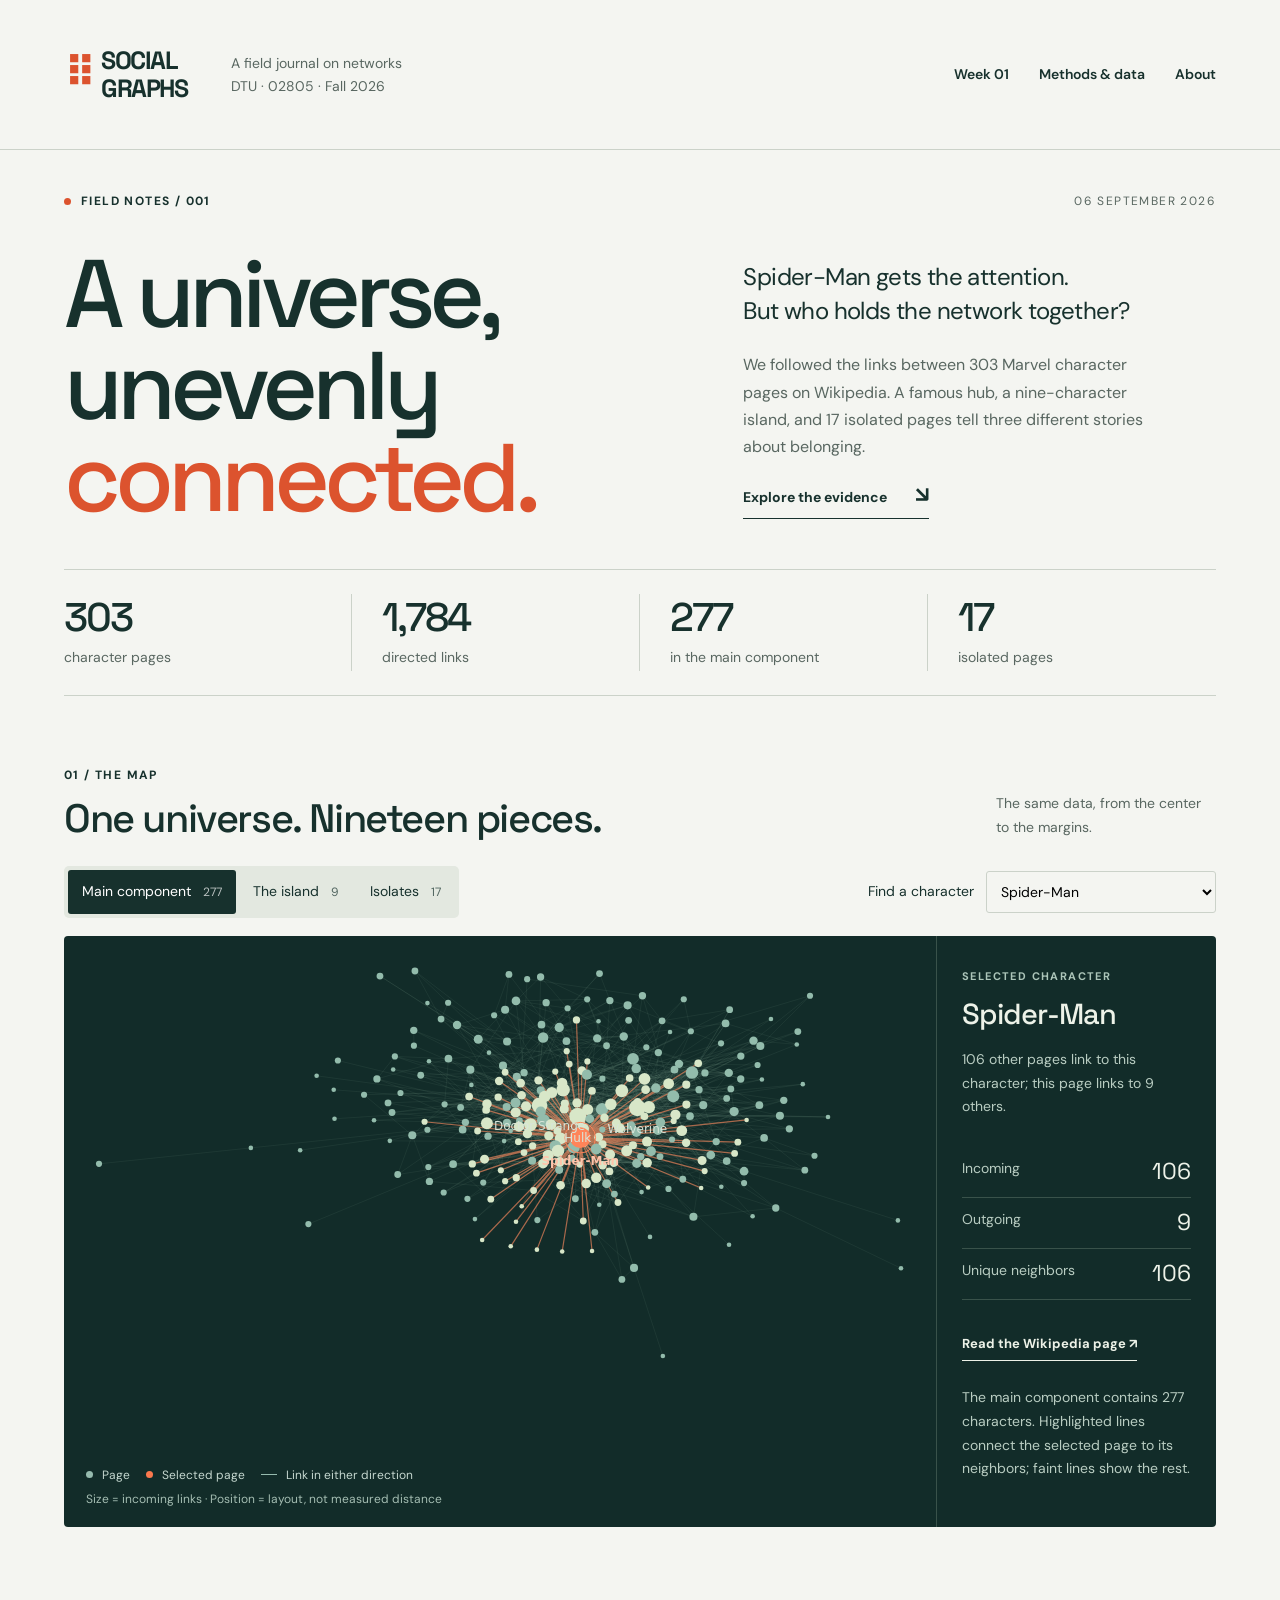
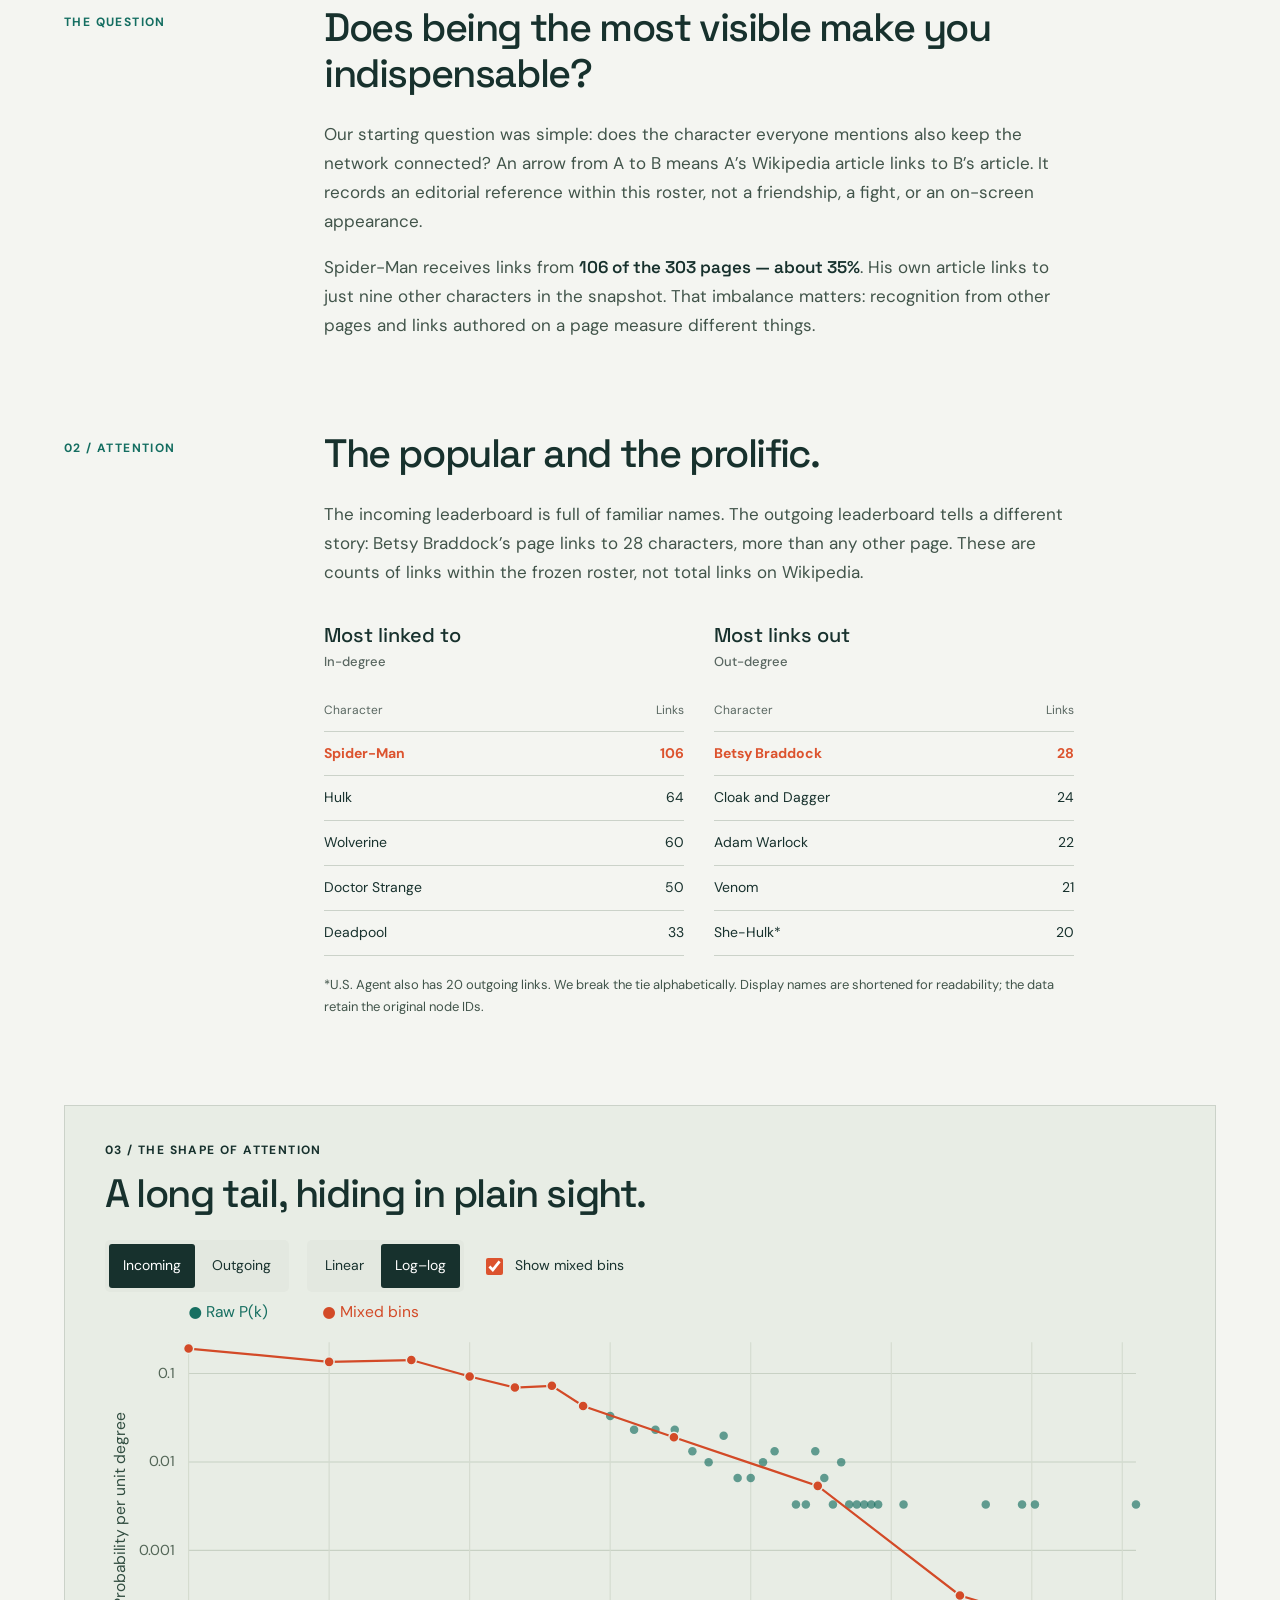
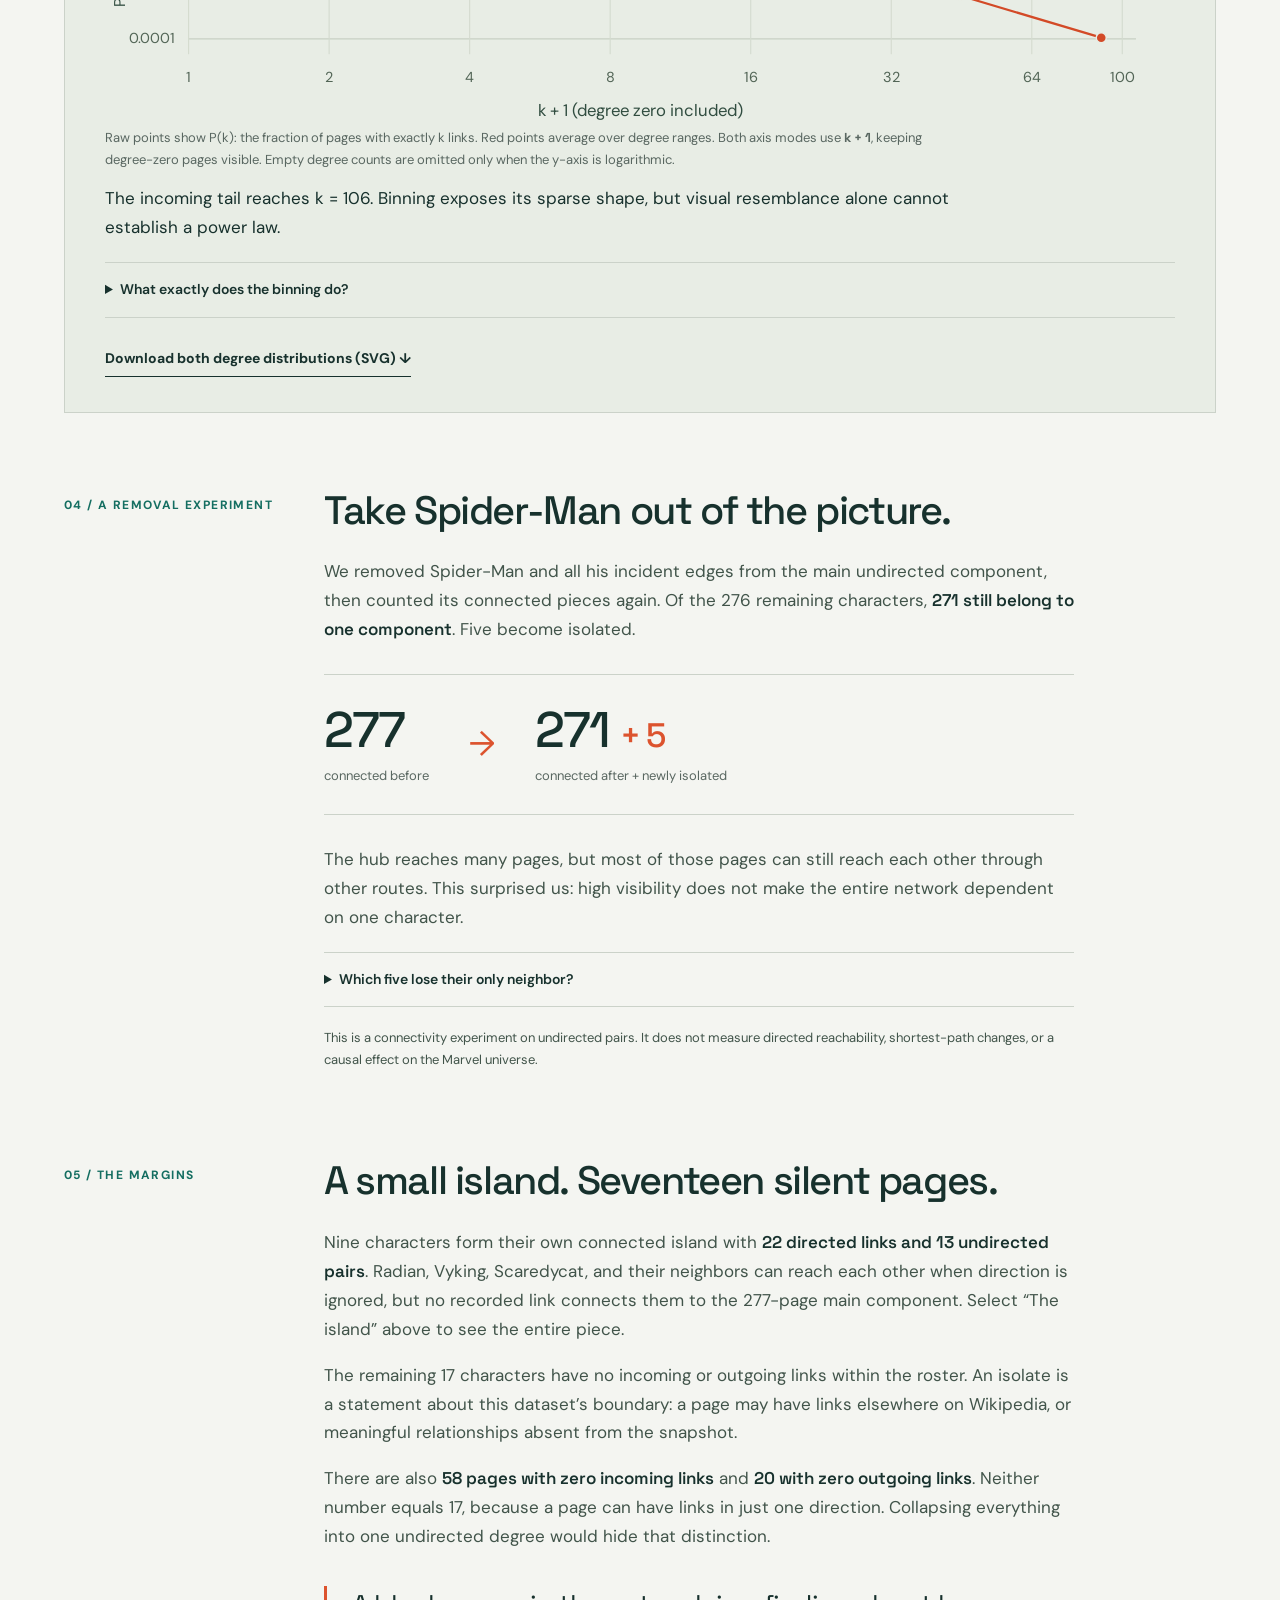
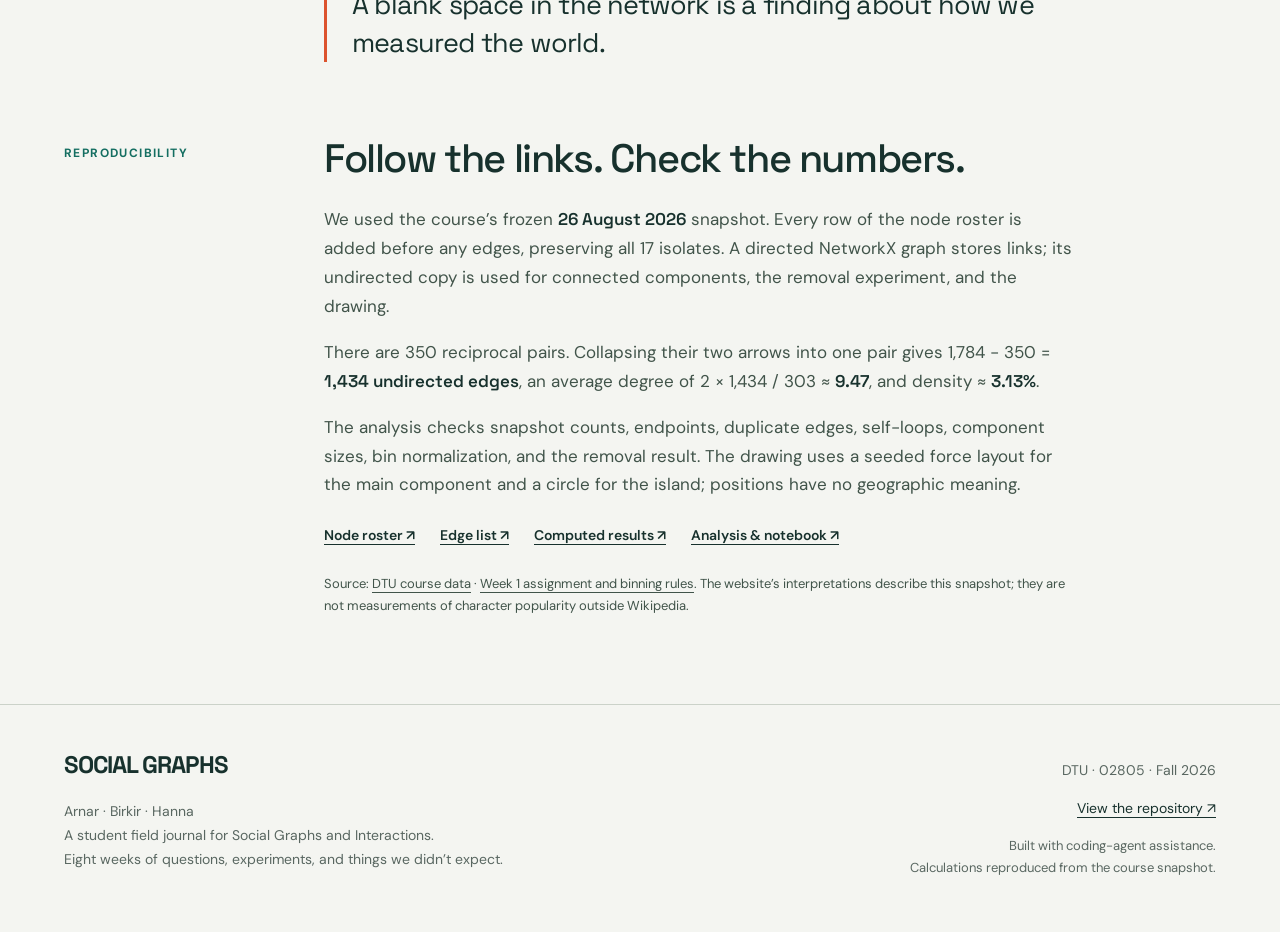
==== site/index.html @ c78d0cb7 "first week" ====
<!doctype html>
<html lang="en">
<head>
  <meta charset="utf-8">
  <meta name="viewport" content="width=device-width,initial-scale=1">
  <meta name="theme-color" content="#122c29">
  <meta name="description" content="A student field journal on networks. Week 1: what 303 Marvel Wikipedia pages reveal about visibility, hubs, and disconnected islands.">
  <title>Social Graphs — A universe, unevenly connected</title>
  <link rel="icon" href="assets/favicon.svg" type="image/svg+xml">
  <link rel="stylesheet" href="style.css">
  <script src="app.js" defer></script>
</head>
<body>
<a class="skip" href="#post">Skip to article</a>
<header class="masthead">
  <a class="wordmark" href="./" aria-label="Social Graphs home"><span class="brand-icon" aria-hidden="true">⠿</span> SOCIAL<br><span class="wordmark-bottom">GRAPHS</span></a>
  <div class="masthead-caption">A field journal on networks<br>DTU · 02805 · Fall 2026</div>
  <nav aria-label="Main navigation"><a href="#post">Week 01</a><a href="#methods">Methods & data</a><a href="#about">About</a></nav>
</header>
<main id="post">
  <section class="intro">
    <div class="eyebrow"><span class="status-dot"></span> FIELD NOTES / 001 <span>06 SEPTEMBER 2026</span></div>
    <div class="intro-grid">
      <h1>A universe,<br>unevenly<br><em>connected.</em></h1>
      <div class="intro-copy"><p class="lede">Spider-Man gets the attention.<br>But who holds the network together?</p><p>We followed the links between 303 Marvel character pages on Wikipedia. A famous hub, a nine-character island, and 17 isolated pages tell three different stories about belonging.</p><a class="text-link" href="#network">Explore the evidence <span aria-hidden="true">↘</span></a></div>
    </div>
    <div class="metrics" aria-label="Snapshot statistics">
      <div><strong>303</strong><span>character pages</span></div><div><strong>1,784</strong><span>directed links</span></div><div><strong>277</strong><span>in the main component</span></div><div><strong>17</strong><span>isolated pages</span></div>
    </div>
  </section>

  <section id="network" class="network-section">
    <div class="section-top"><div><p class="eyebrow">01 / THE MAP</p><h2>One universe. Nineteen pieces.</h2></div><p>The same data, from the center to the margins.</p></div>
    <div class="map-toolbar">
      <div class="segmented" role="group" aria-label="Network component"><button data-view="main" aria-pressed="true">Main component <span>277</span></button><button data-view="island" aria-pressed="false">The island <span>9</span></button><button data-view="isolate" aria-pressed="false">Isolates <span>17</span></button></div>
      <div class="search-wrap"><label for="character">Find a character</label><select id="character"><option value="">Choose a character…</option></select></div>
    </div>
    <div class="map-layout">
      <div class="canvas-wrap"><canvas id="network-map" role="img" aria-label="Network drawing. Use the character selector to inspect node degrees and neighbors."></canvas><div class="map-legend"><span class="legend-dot"></span> Page <span class="legend-dot accent"></span> Selected page <span class="legend-line"></span> Link in either direction</div><p class="map-note">Size = incoming links · Position = layout, not measured distance</p></div>
      <aside class="node-panel" aria-live="polite"><p class="eyebrow" id="panel-kicker">SELECTED CHARACTER</p><h3 id="node-name">Spider-Man</h3><p id="node-summary">Loading the frozen snapshot…</p><dl class="node-stats"><div><dt>Incoming</dt><dd id="node-in">106</dd></div><div><dt>Outgoing</dt><dd id="node-out">9</dd></div><div><dt>Unique neighbors</dt><dd id="node-degree">106</dd></div></dl><a id="wiki-link" class="text-link" href="https://en.wikipedia.org/wiki/Spider-Man" target="_blank" rel="noopener">Read the Wikipedia page ↗</a><p id="component-note" class="small">Click a node or choose a character to inspect it. Links are collapsed to pairs in this drawing; the counts retain their direction.</p></aside>
    </div>
    <p id="load-error" role="alert" hidden></p>
    <noscript><p>Enable JavaScript for the interactive map. The article, tables, and downloadable figure below contain the key results.</p></noscript>
  </section>

  <article class="story">
    <section class="story-section"><div class="margin-label">THE QUESTION</div><div class="story-body"><h2>Does being the most visible make you indispensable?</h2><p>Our starting question was simple: does the character everyone mentions also keep the network connected? An arrow from A to B means A’s Wikipedia article links to B’s article. It records an editorial reference within this roster, not a friendship, a fight, or an on-screen appearance.</p><p>Spider-Man receives links from <strong>106 of the 303 pages — about 35%</strong>. His own article links to just nine other characters in the snapshot. That imbalance matters: recognition from other pages and links authored on a page measure different things.</p></div></section>

    <section class="story-section"><div class="margin-label">02 / ATTENTION</div><div class="story-body"><h2>The popular and the prolific.</h2><p>The incoming leaderboard is full of familiar names. The outgoing leaderboard tells a different story: Betsy Braddock’s page links to 28 characters, more than any other page. These are counts of links within the frozen roster, not total links on Wikipedia.</p>
    <div class="leaderboards"><div><h3>Most linked to <span>In-degree</span></h3><table><caption class="sr-only">Top five by in-degree</caption><thead><tr><th scope="col">Character</th><th scope="col">Links</th></tr></thead><tbody><tr><td>Spider-Man</td><td>106</td></tr><tr><td>Hulk</td><td>64</td></tr><tr><td>Wolverine</td><td>60</td></tr><tr><td>Doctor Strange</td><td>50</td></tr><tr><td>Deadpool</td><td>33</td></tr></tbody></table></div><div><h3>Most links out <span>Out-degree</span></h3><table><caption class="sr-only">Top five by out-degree, alphabetical tie-break</caption><thead><tr><th scope="col">Character</th><th scope="col">Links</th></tr></thead><tbody><tr><td>Betsy Braddock</td><td>28</td></tr><tr><td>Cloak and Dagger</td><td>24</td></tr><tr><td>Adam Warlock</td><td>22</td></tr><tr><td>Venom</td><td>21</td></tr><tr><td>She-Hulk*</td><td>20</td></tr></tbody></table></div></div><p class="small">*U.S. Agent also has 20 outgoing links. We break the tie alphabetically. Display names are shortened for readability; the data retain the original node IDs.</p>
    </div></section>

    <section class="distribution-section" id="distributions"><div class="section-top"><div><p class="eyebrow">03 / THE SHAPE OF ATTENTION</p><h2>A long tail, hiding in plain sight.</h2></div></div><div class="chart-controls"><div class="segmented" role="group" aria-label="Degree direction"><button data-degree="in" aria-pressed="true">Incoming</button><button data-degree="out" aria-pressed="false">Outgoing</button></div><div class="segmented" role="group" aria-label="Chart axes"><button data-scale="linear" aria-pressed="false">Linear</button><button data-scale="log" aria-pressed="true">Log–log</button></div><label class="checkbox"><input id="binning" type="checkbox" checked> Show mixed bins</label></div><div id="degree-chart" class="degree-chart"></div><p class="figure-caption">Raw points show P(k): the fraction of pages with exactly k links. Red points average over degree ranges. Both axis modes use <strong>k + 1</strong>, keeping degree-zero pages visible. Empty degree counts are omitted only when the y-axis is logarithmic.</p><p class="chart-reading" id="chart-reading" aria-live="polite"></p><details><summary>What exactly does the binning do?</summary><p>In u = k + 1, bins have width 1 from u = 1 to 7, followed by [8,16), [16,32), [32,64), and [64,128). The count is divided by 303 and by the bin width. The point for [a,b) sits at √(a × (b − 1)), the geometric midpoint of its first and last included integers. Width-1 points coincide exactly with the raw probabilities; assertions check this in the analysis.</p><p>A straighter binned tail is a useful visual clue, not a fitted power law. There are only 303 observations, and other heavy-tailed distributions can look similar. We do not estimate an exponent from this plot.</p></details>
    <a class="text-link" href="assets/week1-degrees.svg" download>Download both degree distributions (SVG) ↓</a>
    <noscript><img src="assets/week1-degrees.svg" alt="In-degree and out-degree distributions on log–log axes, with raw and mixed-binned values." width="1200" height="480"></noscript></section>

    <section class="story-section"><div class="margin-label">04 / A REMOVAL EXPERIMENT</div><div class="story-body"><h2>Take Spider-Man out of the picture.</h2><p>We removed Spider-Man and all his incident edges from the main undirected component, then counted its connected pieces again. Of the 276 remaining characters, <strong>271 still belong to one component</strong>. Five become isolated.</p><div class="experiment"><div><strong>277</strong><span>connected before</span></div><span class="experiment-arrow" aria-hidden="true">→</span><div><strong>271 <small>+ 5</small></strong><span>connected after + newly isolated</span></div></div><p>The hub reaches many pages, but most of those pages can still reach each other through other routes. This surprised us: high visibility does not make the entire network dependent on one character.</p><details><summary>Which five lose their only neighbor?</summary><ul id="stranded-list"><li>Loading from the analysis…</li></ul></details><p class="small">This is a connectivity experiment on undirected pairs. It does not measure directed reachability, shortest-path changes, or a causal effect on the Marvel universe.</p></div></section>

    <section class="story-section"><div class="margin-label">05 / THE MARGINS</div><div class="story-body"><h2>A small island. Seventeen silent pages.</h2><p>Nine characters form their own connected island with <strong>22 directed links and 13 undirected pairs</strong>. Radian, Vyking, Scaredycat, and their neighbors can reach each other when direction is ignored, but no recorded link connects them to the 277-page main component. Select “The island” above to see the entire piece.</p><p>The remaining 17 characters have no incoming or outgoing links within the roster. An isolate is a statement about this dataset’s boundary: a page may have links elsewhere on Wikipedia, or meaningful relationships absent from the snapshot.</p><p>There are also <strong>58 pages with zero incoming links</strong> and <strong>20 with zero outgoing links</strong>. Neither number equals 17, because a page can have links in just one direction. Collapsing everything into one undirected degree would hide that distinction.</p><blockquote>A blank space in the network is a finding about how we measured the world.</blockquote></div></section>

    <section class="story-section" id="methods"><div class="margin-label">REPRODUCIBILITY</div><div class="story-body"><h2>Follow the links. Check the numbers.</h2><p>We used the course’s frozen <strong>26 August 2026</strong> snapshot. Every row of the node roster is added before any edges, preserving all 17 isolates. A directed NetworkX graph stores links; its undirected copy is used for connected components, the removal experiment, and the drawing.</p><p>There are 350 reciprocal pairs. Collapsing their two arrows into one pair gives 1,784 − 350 = <strong>1,434 undirected edges</strong>, an average degree of 2 × 1,434 / 303 ≈ <strong>9.47</strong>, and density ≈ <strong>3.13%</strong>.</p><p>The analysis checks snapshot counts, endpoints, duplicate edges, self-loops, component sizes, bin normalization, and the removal result. The drawing uses a seeded force layout for the main component and a circle for the island; positions have no geographic meaning.</p><div class="resource-links"><a href="data/week1_nodes.tsv" download>Node roster ↗</a><a href="data/week1_edges.tsv" download>Edge list ↗</a><a href="data/week1.json" download>Computed results ↗</a><a href="https://github.com/birkir-freyr/social-graphs/tree/main/analysis">Analysis & notebook ↗</a></div><p class="small">Source: <a href="https://sunelehmann.com/socialgraphs2026-web/data/">DTU course data</a> · <a href="https://sunelehmann.com/socialgraphs2026-web/weeks/week1.html">Week 1 assignment and binning rules</a>. The website’s interpretations describe this snapshot; they are not measurements of character popularity outside Wikipedia.</p></div></section>
  </article>
</main>
<footer id="about"><div><a class="footer-brand" href="./">SOCIAL GRAPHS</a><p>Arnar · Birkir · Hanna<br>A student field journal for Social Graphs and Interactions.<br>Eight weeks of questions, experiments, and things we didn’t expect.</p></div><div><p>DTU · 02805 · Fall 2026</p><a href="https://github.com/birkir-freyr/social-graphs">View the repository ↗</a><p class="small">Built with coding-agent assistance.<br>Calculations reproduced from the course snapshot.</p></div></footer>
</body>
</html>
---- site/style.css ----
@import url('https://fonts.googleapis.com/css2?family=DM+Sans:wght@400;500;600;700&family=Space+Grotesk:wght@400;500;600;700&display=swap');
:root{--paper:#f4f5f1;--ink:#17312d;--muted:#596761;--line:#cbd2c9;--accent:#dc532e;--green:#146e61;--panel:#122c29}
*{box-sizing:border-box}html{scroll-behavior:smooth;scroll-padding-top:24px}body{margin:0;background:var(--paper);color:var(--ink);font-family:"DM Sans",system-ui,sans-serif;font-size:17px;line-height:1.7}a{color:inherit;text-underline-offset:4px}button,select,input{font:inherit}button,a,input,select,summary{-webkit-tap-highlight-color:transparent}button:focus-visible,a:focus-visible,input:focus-visible,select:focus-visible,summary:focus-visible{outline:3px solid var(--accent);outline-offset:4px}button,summary{cursor:pointer}button{min-height:44px}h1,h2,h3,strong,.wordmark,.footer-brand{font-family:"Space Grotesk",system-ui,sans-serif}h1,h2,h3,p{margin-top:0}h2{font-size:clamp(28px,3.1vw,42px);line-height:1.15;letter-spacing:-1.4px;font-weight:500;margin-bottom:24px}h3{font-weight:500;line-height:1.25}main,.masthead,footer{max-width:1440px;margin:auto;padding-inline:64px}.masthead{min-height:150px;display:flex;align-items:center;border-bottom:1px solid var(--line);gap:44px}.wordmark{text-decoration:none;position:relative;font-size:25px;line-height:1;letter-spacing:-1.5px;font-weight:700;padding-left:37px}.wordmark-bottom{display:inline-block;margin-top:3px}.brand-icon{position:absolute;left:0;top:4px;color:var(--accent);font-size:42px;line-height:1}.masthead-caption{font-size:14px;line-height:1.6;color:var(--muted)}nav{margin-left:auto;display:flex;gap:30px;font-size:14px;font-weight:600}nav a{text-decoration:none}nav a:hover{color:var(--accent)}.eyebrow,.margin-label{font-size:12px;font-weight:700;letter-spacing:1.4px;line-height:1.5}.intro{padding-top:42px}.intro>.eyebrow{display:flex;align-items:center;gap:10px}.intro>.eyebrow>span:last-child{margin-left:auto;color:var(--muted);font-weight:400}.status-dot{width:7px;height:7px;background:var(--accent);border-radius:50%}.intro-grid{display:grid;grid-template-columns:1.3fr 1fr;gap:65px;padding:38px 0 45px}h1{font-size:clamp(55px,7.5vw,102px);line-height:.96;letter-spacing:-6px;font-weight:500;margin:0}h1 em{font-style:normal;color:var(--accent)}.intro-copy{align-self:end;max-width:400px;padding-bottom:5px}.lede{font-size:24px;line-height:1.4;letter-spacing:-.6px}.intro-copy>p:not(.lede){color:var(--muted);font-size:16px}.text-link{display:inline-block;font-size:14px;font-weight:700;text-decoration:none;border-bottom:1px solid currentColor;padding-bottom:5px}.text-link span{margin-left:25px;font-size:22px}.metrics{display:grid;grid-template-columns:repeat(4,1fr);border-block:1px solid var(--line);padding:24px 0}.metrics>div{border-right:1px solid var(--line);padding-left:30px}.metrics>div:first-child{padding-left:0}.metrics>div:last-child{border:0}.metrics strong{font-size:40px;font-weight:500;line-height:1.2;display:block;letter-spacing:-2px}.metrics span{font-size:14px;color:var(--muted)}
.network-section{padding-top:70px}.section-top{display:flex;justify-content:space-between;align-items:flex-end;gap:30px;margin-bottom:24px}.section-top h2{margin-bottom:0}.section-top>p{font-size:14px;max-width:220px;color:var(--muted);margin-bottom:2px}.map-toolbar{display:flex;justify-content:space-between;align-items:center;gap:20px;margin-bottom:18px}.segmented{display:flex;flex-wrap:wrap;gap:3px;padding:4px;background:#e3e8e0;border-radius:5px}.segmented button{padding:7px 14px;font-size:14px;border:0;background:transparent;border-radius:3px;color:var(--ink)}.segmented button[aria-pressed=true]{background:var(--ink);color:white}.segmented button span{opacity:.7;margin-left:8px;font-size:12px}.search-wrap{display:flex;gap:12px;align-items:center;font-size:14px}.search-wrap select{padding:10px;border:1px solid var(--line);max-width:230px;background:var(--paper);border-radius:3px;font-size:14px}.map-layout{display:grid;grid-template-columns:minmax(0,1fr) 280px;background:var(--panel);border-radius:4px;overflow:hidden;color:#edf2e8}.canvas-wrap{position:relative;min-height:500px}canvas{width:100%;height:500px;display:block;cursor:crosshair}.map-legend{position:absolute;left:22px;bottom:42px;font-size:12px;display:flex;gap:9px;align-items:center;color:#c5d7cf;pointer-events:none}.legend-dot{display:inline-block;width:7px;height:7px;background:#96bbae;border-radius:50%}.legend-dot.accent{background:#fa784d;margin-left:7px}.legend-line{width:16px;border-top:1px solid #96bbae;margin-left:7px}.map-note{position:absolute;left:22px;bottom:6px;font-size:12px;color:#a4bdb2;pointer-events:none}.node-panel{border-left:1px solid #39524a;padding:32px 25px}.node-panel .eyebrow{color:#acc5b9;font-size:11px}.node-panel h3{font-size:29px;letter-spacing:-1px;margin-bottom:16px;overflow-wrap:anywhere}.node-panel>p:not(.eyebrow){font-size:14px;color:#b9cdc2}.node-stats{margin:28px 0}.node-stats>div{display:flex;justify-content:space-between;border-bottom:1px solid #39524a;padding:10px 0}.node-stats dt{font-size:14px;color:#b9cdc2}.node-stats dd{font-family:"Space Grotesk",sans-serif;font-size:23px;line-height:1.3;margin:0}.node-panel .text-link{font-size:13px}.node-panel .small{margin-top:25px;line-height:1.7}.story{padding-top:78px}.story-section{display:grid;grid-template-columns:220px minmax(0,750px);gap:40px;margin:0 auto 74px}.margin-label{padding-top:8px;color:var(--green)}.story-body p{color:#41544a}.story-body strong{color:var(--ink);font-weight:600}.leaderboards{display:grid;grid-template-columns:1fr 1fr;gap:30px;margin:36px 0 18px}.leaderboards h3{font-size:20px}.leaderboards h3 span{display:block;color:var(--muted);font-family:"DM Sans",sans-serif;font-size:13px;margin-top:6px}table{width:100%;border-collapse:collapse;font-size:14px;text-align:left}th{font-weight:400;color:var(--muted);font-size:12px}td,th{border-bottom:1px solid var(--line);padding:10px 0}td:last-child,th:last-child{text-align:right}tbody tr:first-child td{color:var(--accent);font-weight:700}.small{font-size:13px;color:var(--muted)}.distribution-section{padding:35px 40px;background:#e8ede5;border:1px solid var(--line);margin-bottom:75px}.chart-controls{display:flex;gap:18px;align-items:center;flex-wrap:wrap}.checkbox{display:flex;gap:9px;align-items:center;font-size:14px}.checkbox input{accent-color:var(--accent);width:17px;height:17px}.degree-chart svg{width:100%;height:auto;display:block}.figure-caption{font-size:13px;color:var(--muted);max-width:850px;line-height:1.7}.chart-reading{font-size:17px;max-width:850px}.distribution-section details{font-size:14px;margin-bottom:25px}details{border-block:1px solid var(--line);padding:15px 0;margin:20px 0}summary{font-size:14px;font-weight:600}details p{margin:16px 0 0}.experiment{display:flex;align-items:center;gap:40px;border-block:1px solid var(--line);padding:25px 0;margin:30px 0}.experiment strong{display:block;font-size:50px;line-height:1.2;font-weight:500;letter-spacing:-2px}.experiment small{font-size:34px;color:var(--accent)}.experiment div>span{font-size:13px;color:var(--muted)}.experiment-arrow{font-size:34px;color:var(--accent)}blockquote{margin:35px 0 0;padding-left:25px;border-left:3px solid var(--accent);font-size:27px;line-height:1.4;font-family:"Space Grotesk",sans-serif;letter-spacing:-.8px}.resource-links{display:flex;flex-wrap:wrap;gap:12px 25px;margin:25px 0;font-size:14px;font-weight:600}footer{border-top:1px solid var(--line);padding-block:40px;display:flex;justify-content:space-between;gap:30px;font-size:14px}footer>div:last-child{text-align:right}.footer-brand{font-size:24px;font-weight:700;letter-spacing:-1px;text-decoration:none}footer p{margin-top:14px;color:var(--muted)}.skip{position:absolute;left:20px;top:-100px;background:var(--paper);padding:12px;z-index:10}.skip:focus{top:10px}.sr-only{position:absolute;width:1px;height:1px;padding:0;margin:-1px;overflow:hidden;clip:rect(0,0,0,0);white-space:nowrap;border:0}img{max-width:100%;height:auto}
@media(min-width:1500px){h1{font-size:106px}}
@media(max-width:1100px){main,.masthead,footer{padding-inline:32px}.intro-grid{gap:35px}h1{letter-spacing:-4px}.masthead-caption{display:none}.story-section{grid-template-columns:145px minmax(0,1fr);gap:30px}.map-toolbar{flex-wrap:wrap}.map-layout{grid-template-columns:minmax(0,1fr) 240px}.node-panel{padding:25px 18px}.map-legend{flex-wrap:wrap;max-width:300px}.distribution-section{padding-inline:25px}}
@media(max-width:700px){body{font-size:16px}main,.masthead,footer{padding-inline:20px}.masthead{min-height:105px;gap:10px}.wordmark{font-size:21px;padding-left:28px}.brand-icon{font-size:32px}nav{gap:15px;font-size:12px}nav a:nth-child(2){display:none}.intro{padding-top:26px}.intro>.eyebrow{font-size:10px;letter-spacing:1px}.intro-grid{grid-template-columns:1fr;padding-top:30px;gap:30px}h1{font-size:clamp(55px,12vw,82px);letter-spacing:-3.5px}.intro-copy{max-width:none}.lede{font-size:21px}.intro-copy .text-link{margin-top:3px}.metrics{grid-template-columns:1fr 1fr;gap:22px 0;padding:22px 0}.metrics>div:nth-child(3){padding-left:0}.metrics>div:nth-child(2){border:0}.metrics strong{font-size:35px}.metrics span{font-size:12px}.section-top{display:block}.section-top>p{margin-top:15px;max-width:none}.network-section{padding-top:44px}h2{font-size:30px;letter-spacing:-1px}.segmented button{padding:7px 10px;font-size:12px}.segmented button span{margin-left:4px}.search-wrap{width:100%;justify-content:space-between}.search-wrap select{max-width:210px}.map-layout{grid-template-columns:1fr}.canvas-wrap,canvas{height:410px;min-height:410px}.map-legend{font-size:10px;left:15px;max-width:100%}.map-note{font-size:10px;left:15px}.node-panel{border-left:0;border-top:1px solid #39524a;padding:22px}.node-stats{display:flex;gap:25px;margin:15px 0}.node-stats>div{display:block;border:0}.node-stats dt{font-size:12px}.node-panel .small{margin-bottom:0}.story{padding-top:45px}.story-section{display:block;margin-bottom:45px}.margin-label{margin-bottom:14px}.leaderboards{gap:20px}table{font-size:12px}.leaderboards h3{font-size:17px}.distribution-section{margin-inline:-20px;padding:28px 20px;margin-bottom:45px;border-inline:0}.chart-controls{gap:10px}.degree-chart{margin-inline:-15px}.figure-caption{font-size:12px}.experiment{gap:20px}.experiment strong{font-size:40px}.experiment small{font-size:26px}.experiment div>span{font-size:11px}blockquote{font-size:23px}footer{display:block;padding-top:30px}footer>div:last-child{text-align:left;margin-top:25px}}
@media(prefers-reduced-motion:reduce){html{scroll-behavior:auto}}
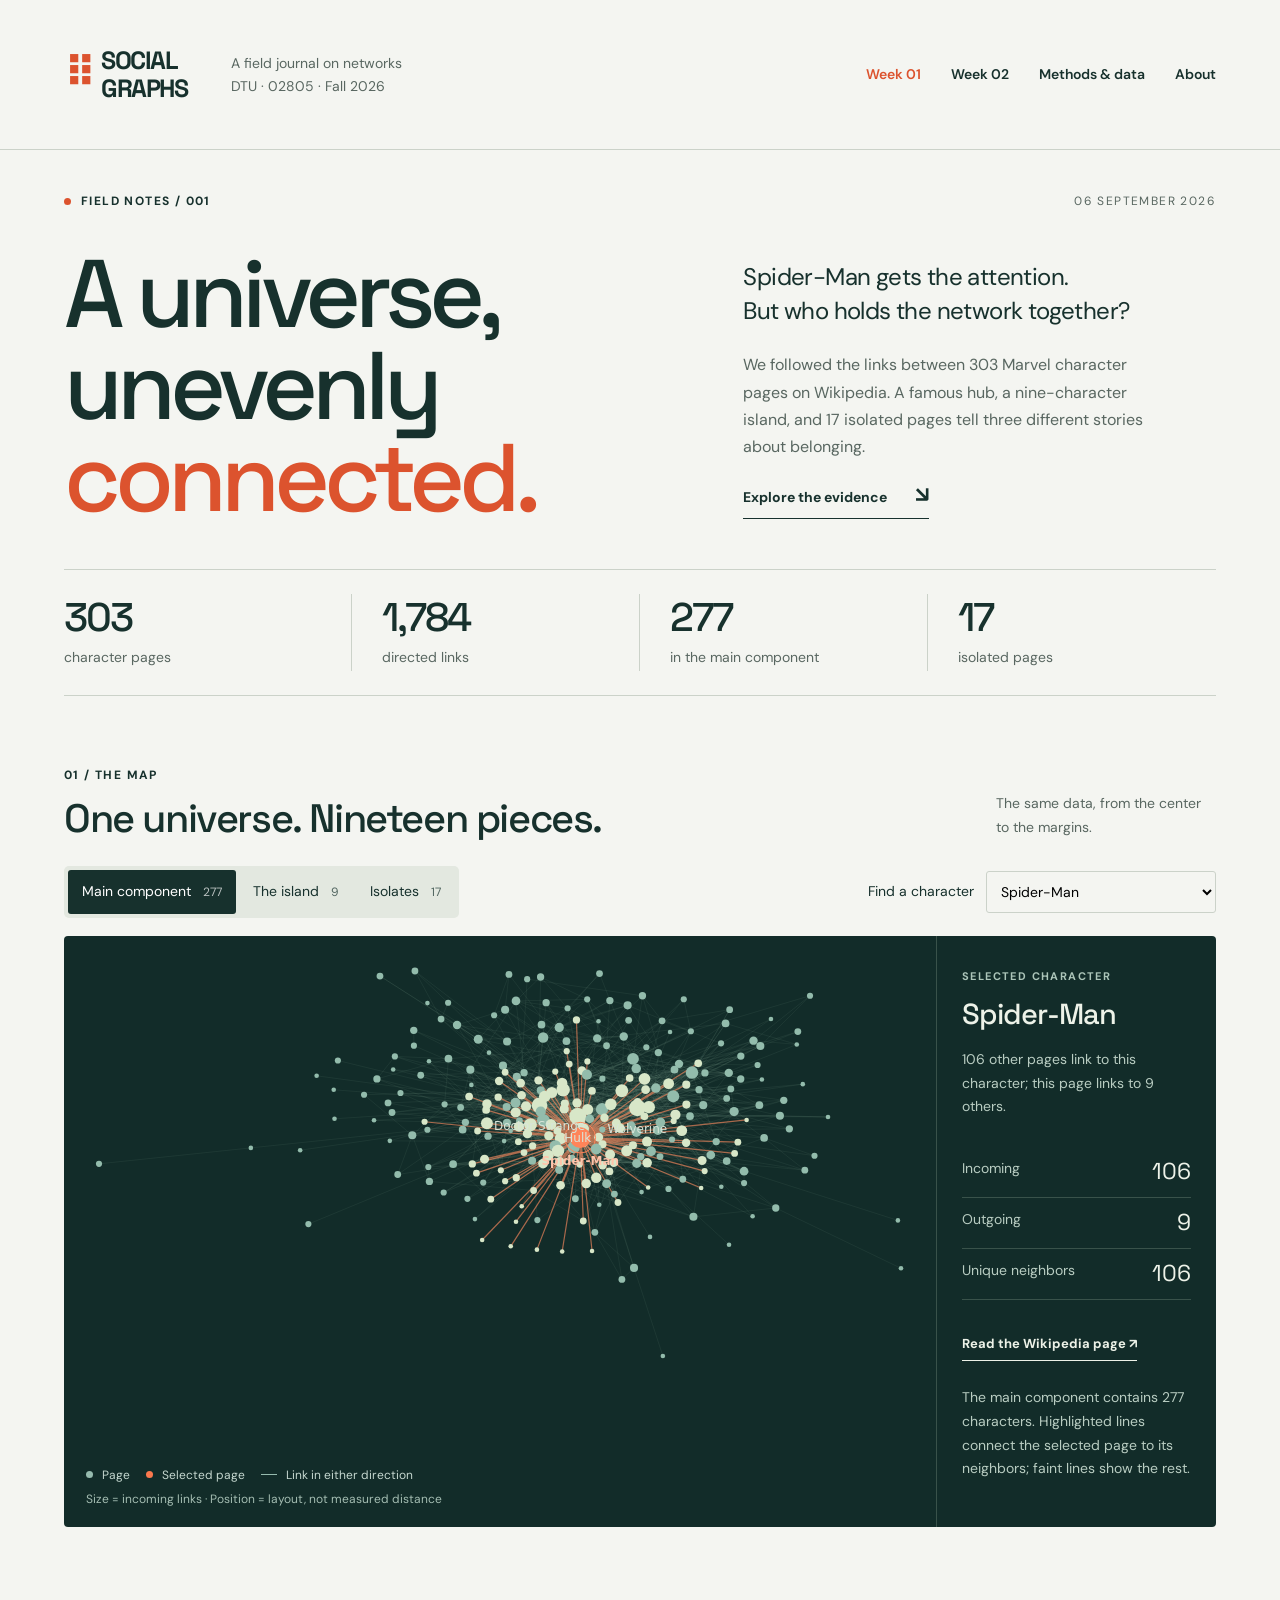
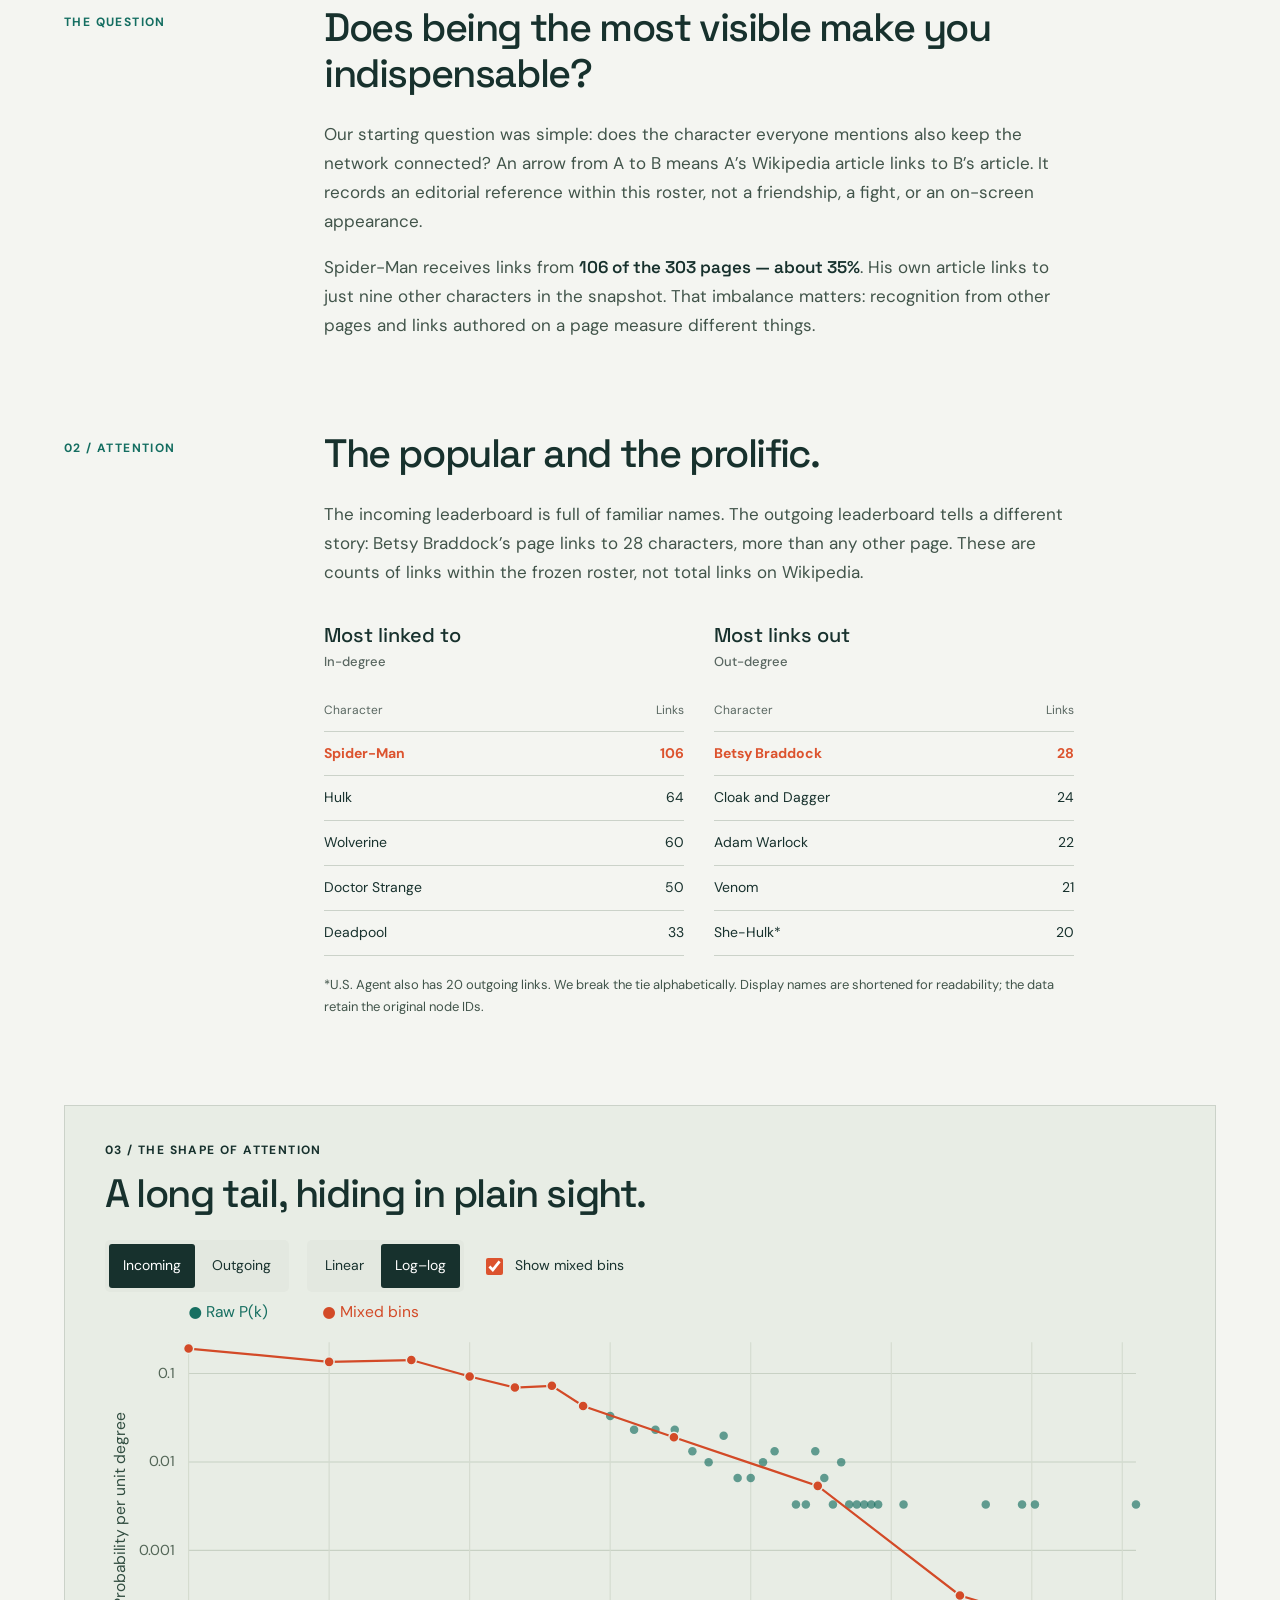
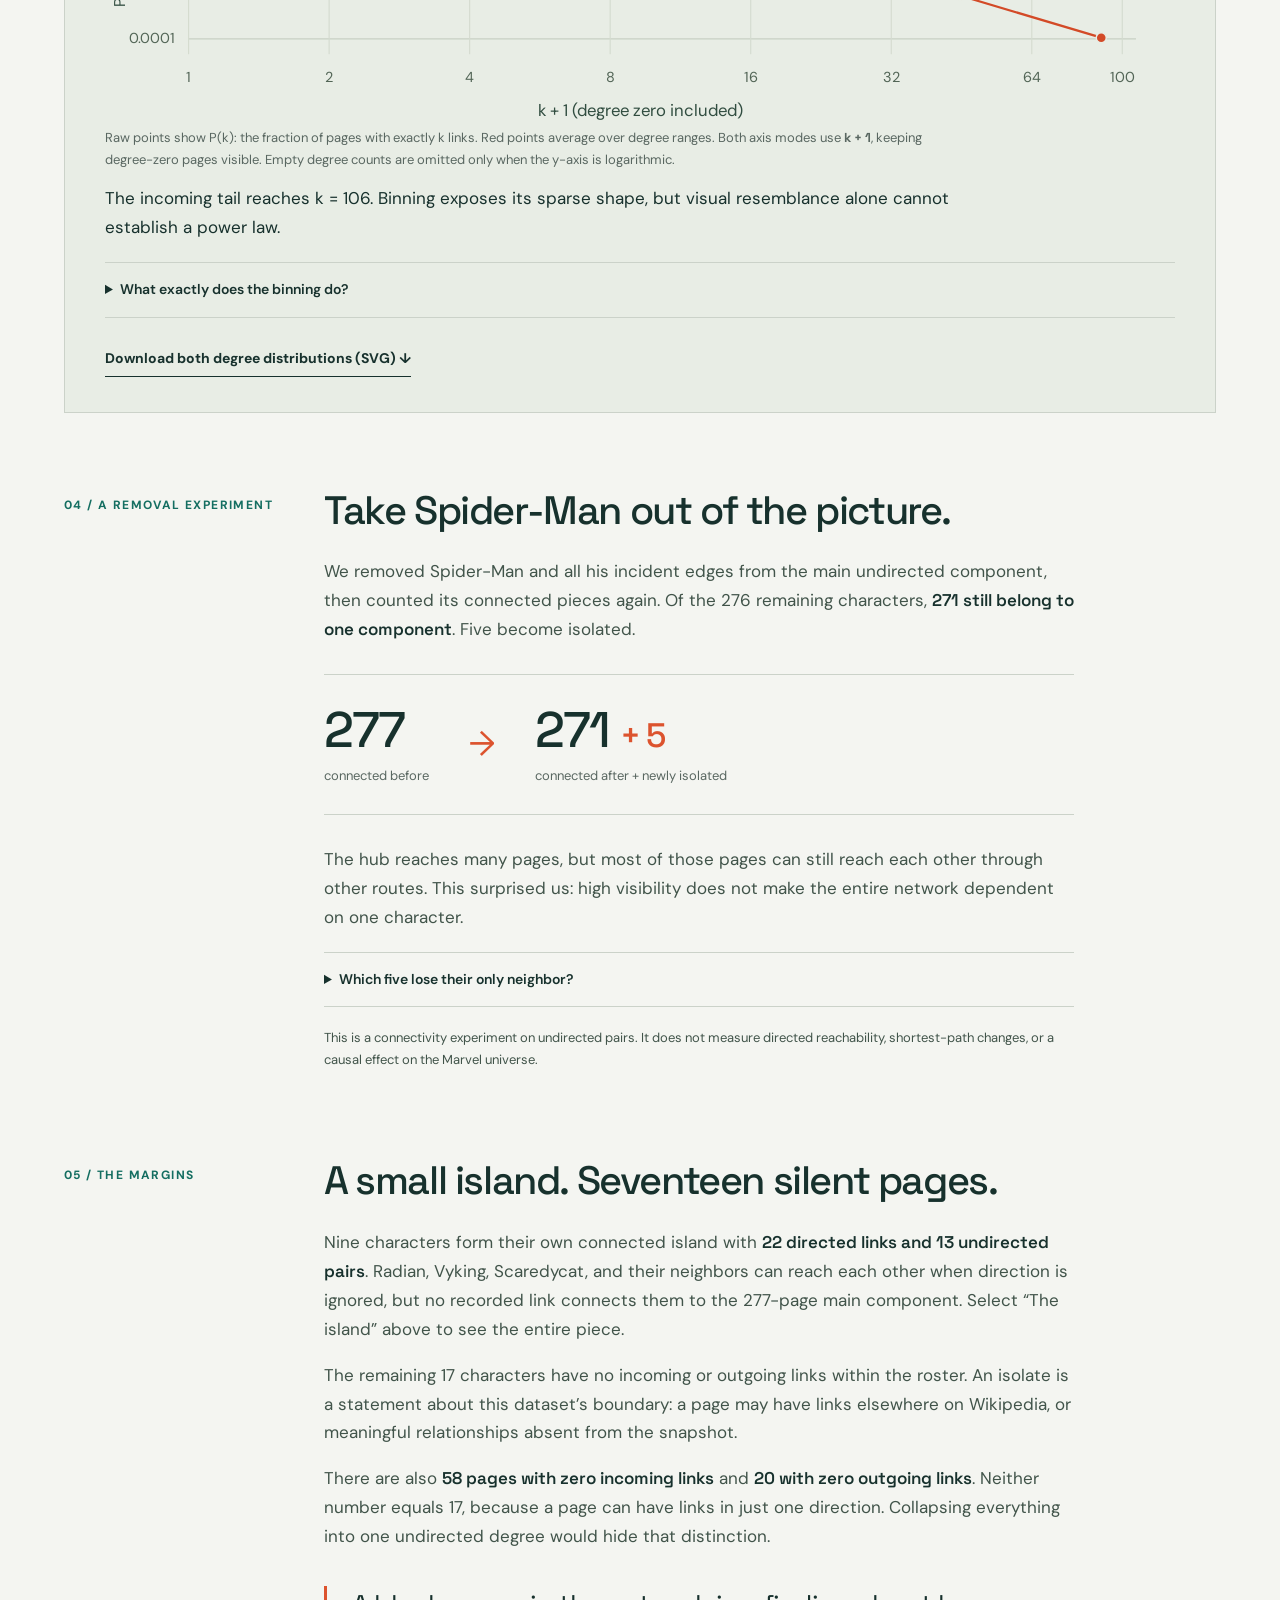
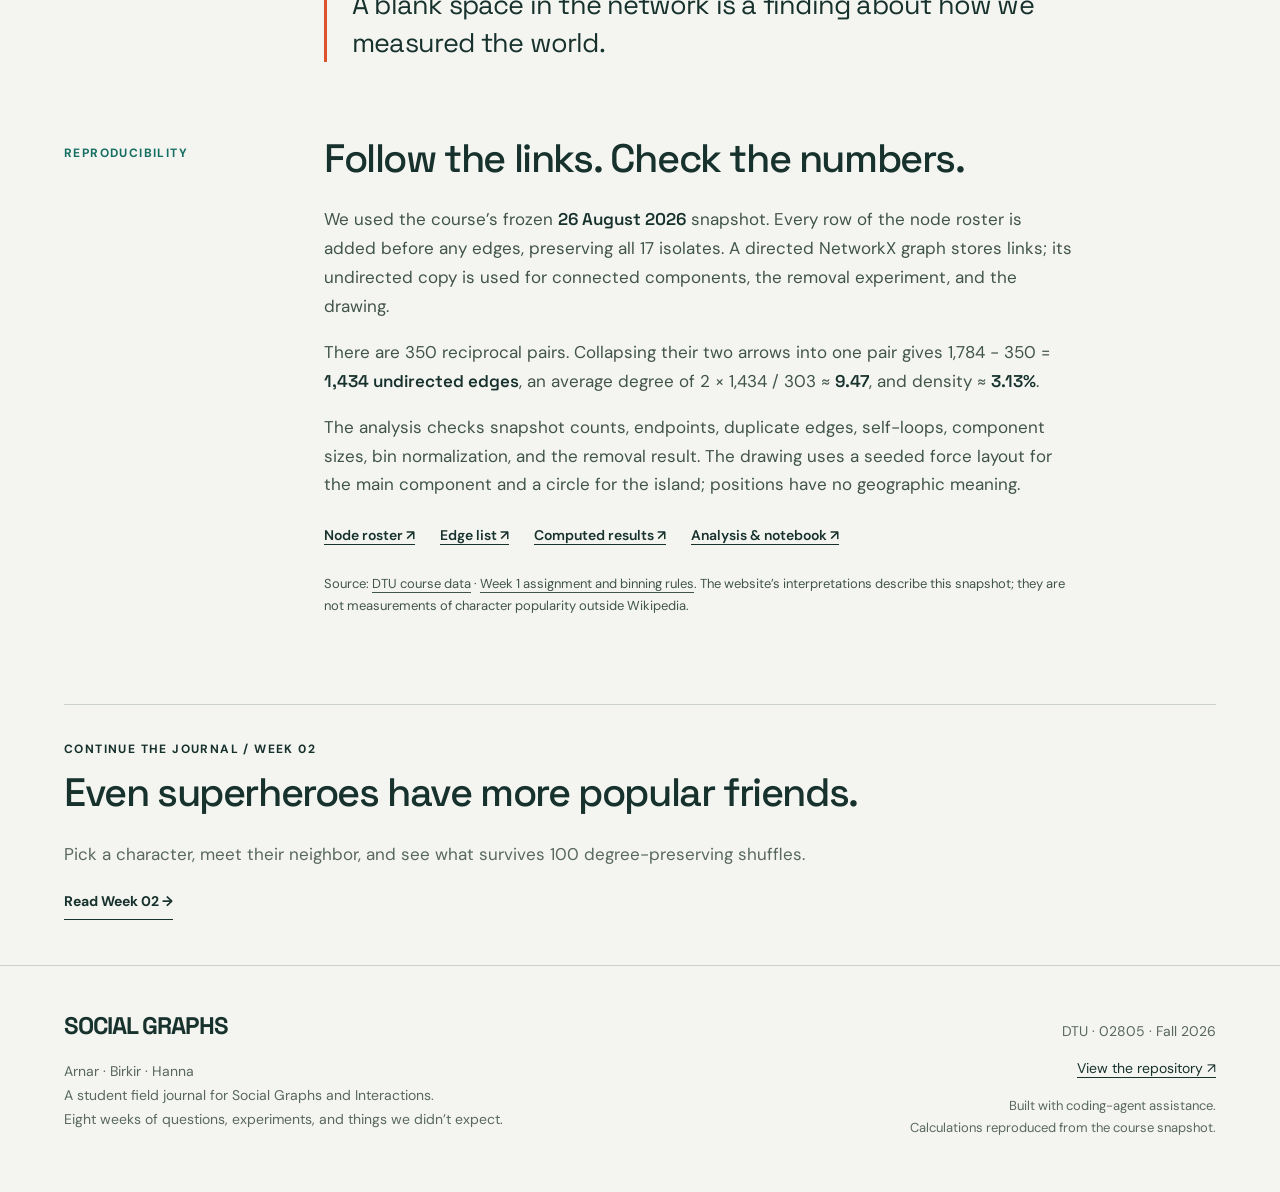
==== commit 19d0387f: "add week 2" ====
--- a/site/index.html
+++ b/site/index.html
@@ -15,7 +15,7 @@
 <header class="masthead">
   <a class="wordmark" href="./" aria-label="Social Graphs home"><span class="brand-icon" aria-hidden="true">⠿</span> SOCIAL<br><span class="wordmark-bottom">GRAPHS</span></a>
   <div class="masthead-caption">A field journal on networks<br>DTU · 02805 · Fall 2026</div>
-  <nav aria-label="Main navigation"><a href="#post">Week 01</a><a href="#methods">Methods & data</a><a href="#about">About</a></nav>
+  <nav aria-label="Main navigation"><a href="#post" aria-current="page">Week 01</a><a href="weeks/week2.html">Week 02</a><a href="#methods">Methods & data</a><a href="#about">About</a></nav>
 </header>
 <main id="post">
   <section class="intro">
@@ -60,6 +60,7 @@
 
     <section class="story-section" id="methods"><div class="margin-label">REPRODUCIBILITY</div><div class="story-body"><h2>Follow the links. Check the numbers.</h2><p>We used the course’s frozen <strong>26 August 2026</strong> snapshot. Every row of the node roster is added before any edges, preserving all 17 isolates. A directed NetworkX graph stores links; its undirected copy is used for connected components, the removal experiment, and the drawing.</p><p>There are 350 reciprocal pairs. Collapsing their two arrows into one pair gives 1,784 − 350 = <strong>1,434 undirected edges</strong>, an average degree of 2 × 1,434 / 303 ≈ <strong>9.47</strong>, and density ≈ <strong>3.13%</strong>.</p><p>The analysis checks snapshot counts, endpoints, duplicate edges, self-loops, component sizes, bin normalization, and the removal result. The drawing uses a seeded force layout for the main component and a circle for the island; positions have no geographic meaning.</p><div class="resource-links"><a href="data/week1_nodes.tsv" download>Node roster ↗</a><a href="data/week1_edges.tsv" download>Edge list ↗</a><a href="data/week1.json" download>Computed results ↗</a><a href="https://github.com/birkir-freyr/social-graphs/tree/main/analysis">Analysis & notebook ↗</a></div><p class="small">Source: <a href="https://sunelehmann.com/socialgraphs2026-web/data/">DTU course data</a> · <a href="https://sunelehmann.com/socialgraphs2026-web/weeks/week1.html">Week 1 assignment and binning rules</a>. The website’s interpretations describe this snapshot; they are not measurements of character popularity outside Wikipedia.</p></div></section>
   </article>
+  <section class="next-post"><p class="eyebrow">CONTINUE THE JOURNAL / WEEK 02</p><h2>Even superheroes have more popular friends.</h2><p>Pick a character, meet their neighbor, and see what survives 100 degree-preserving shuffles.</p><a class="text-link" href="weeks/week2.html">Read Week 02 →</a></section>
 </main>
 <footer id="about"><div><a class="footer-brand" href="./">SOCIAL GRAPHS</a><p>Arnar · Birkir · Hanna<br>A student field journal for Social Graphs and Interactions.<br>Eight weeks of questions, experiments, and things we didn’t expect.</p></div><div><p>DTU · 02805 · Fall 2026</p><a href="https://github.com/birkir-freyr/social-graphs">View the repository ↗</a><p class="small">Built with coding-agent assistance.<br>Calculations reproduced from the course snapshot.</p></div></footer>
 </body>
--- a/site/style.css
+++ b/site/style.css
@@ -4,6 +4,8 @@
 .network-section{padding-top:70px}.section-top{display:flex;justify-content:space-between;align-items:flex-end;gap:30px;margin-bottom:24px}.section-top h2{margin-bottom:0}.section-top>p{font-size:14px;max-width:220px;color:var(--muted);margin-bottom:2px}.map-toolbar{display:flex;justify-content:space-between;align-items:center;gap:20px;margin-bottom:18px}.segmented{display:flex;flex-wrap:wrap;gap:3px;padding:4px;background:#e3e8e0;border-radius:5px}.segmented button{padding:7px 14px;font-size:14px;border:0;background:transparent;border-radius:3px;color:var(--ink)}.segmented button[aria-pressed=true]{background:var(--ink);color:white}.segmented button span{opacity:.7;margin-left:8px;font-size:12px}.search-wrap{display:flex;gap:12px;align-items:center;font-size:14px}.search-wrap select{padding:10px;border:1px solid var(--line);max-width:230px;background:var(--paper);border-radius:3px;font-size:14px}.map-layout{display:grid;grid-template-columns:minmax(0,1fr) 280px;background:var(--panel);border-radius:4px;overflow:hidden;color:#edf2e8}.canvas-wrap{position:relative;min-height:500px}canvas{width:100%;height:500px;display:block;cursor:crosshair}.map-legend{position:absolute;left:22px;bottom:42px;font-size:12px;display:flex;gap:9px;align-items:center;color:#c5d7cf;pointer-events:none}.legend-dot{display:inline-block;width:7px;height:7px;background:#96bbae;border-radius:50%}.legend-dot.accent{background:#fa784d;margin-left:7px}.legend-line{width:16px;border-top:1px solid #96bbae;margin-left:7px}.map-note{position:absolute;left:22px;bottom:6px;font-size:12px;color:#a4bdb2;pointer-events:none}.node-panel{border-left:1px solid #39524a;padding:32px 25px}.node-panel .eyebrow{color:#acc5b9;font-size:11px}.node-panel h3{font-size:29px;letter-spacing:-1px;margin-bottom:16px;overflow-wrap:anywhere}.node-panel>p:not(.eyebrow){font-size:14px;color:#b9cdc2}.node-stats{margin:28px 0}.node-stats>div{display:flex;justify-content:space-between;border-bottom:1px solid #39524a;padding:10px 0}.node-stats dt{font-size:14px;color:#b9cdc2}.node-stats dd{font-family:"Space Grotesk",sans-serif;font-size:23px;line-height:1.3;margin:0}.node-panel .text-link{font-size:13px}.node-panel .small{margin-top:25px;line-height:1.7}.story{padding-top:78px}.story-section{display:grid;grid-template-columns:220px minmax(0,750px);gap:40px;margin:0 auto 74px}.margin-label{padding-top:8px;color:var(--green)}.story-body p{color:#41544a}.story-body strong{color:var(--ink);font-weight:600}.leaderboards{display:grid;grid-template-columns:1fr 1fr;gap:30px;margin:36px 0 18px}.leaderboards h3{font-size:20px}.leaderboards h3 span{display:block;color:var(--muted);font-family:"DM Sans",sans-serif;font-size:13px;margin-top:6px}table{width:100%;border-collapse:collapse;font-size:14px;text-align:left}th{font-weight:400;color:var(--muted);font-size:12px}td,th{border-bottom:1px solid var(--line);padding:10px 0}td:last-child,th:last-child{text-align:right}tbody tr:first-child td{color:var(--accent);font-weight:700}.small{font-size:13px;color:var(--muted)}.distribution-section{padding:35px 40px;background:#e8ede5;border:1px solid var(--line);margin-bottom:75px}.chart-controls{display:flex;gap:18px;align-items:center;flex-wrap:wrap}.checkbox{display:flex;gap:9px;align-items:center;font-size:14px}.checkbox input{accent-color:var(--accent);width:17px;height:17px}.degree-chart svg{width:100%;height:auto;display:block}.figure-caption{font-size:13px;color:var(--muted);max-width:850px;line-height:1.7}.chart-reading{font-size:17px;max-width:850px}.distribution-section details{font-size:14px;margin-bottom:25px}details{border-block:1px solid var(--line);padding:15px 0;margin:20px 0}summary{font-size:14px;font-weight:600}details p{margin:16px 0 0}.experiment{display:flex;align-items:center;gap:40px;border-block:1px solid var(--line);padding:25px 0;margin:30px 0}.experiment strong{display:block;font-size:50px;line-height:1.2;font-weight:500;letter-spacing:-2px}.experiment small{font-size:34px;color:var(--accent)}.experiment div>span{font-size:13px;color:var(--muted)}.experiment-arrow{font-size:34px;color:var(--accent)}blockquote{margin:35px 0 0;padding-left:25px;border-left:3px solid var(--accent);font-size:27px;line-height:1.4;font-family:"Space Grotesk",sans-serif;letter-spacing:-.8px}.resource-links{display:flex;flex-wrap:wrap;gap:12px 25px;margin:25px 0;font-size:14px;font-weight:600}footer{border-top:1px solid var(--line);padding-block:40px;display:flex;justify-content:space-between;gap:30px;font-size:14px}footer>div:last-child{text-align:right}.footer-brand{font-size:24px;font-weight:700;letter-spacing:-1px;text-decoration:none}footer p{margin-top:14px;color:var(--muted)}.skip{position:absolute;left:20px;top:-100px;background:var(--paper);padding:12px;z-index:10}.skip:focus{top:10px}.sr-only{position:absolute;width:1px;height:1px;padding:0;margin:-1px;overflow:hidden;clip:rect(0,0,0,0);white-space:nowrap;border:0}img{max-width:100%;height:auto}
 @media(min-width:1500px){h1{font-size:106px}}
 @media(max-width:1100px){main,.masthead,footer{padding-inline:32px}.intro-grid{gap:35px}h1{letter-spacing:-4px}.masthead-caption{display:none}.story-section{grid-template-columns:145px minmax(0,1fr);gap:30px}.map-toolbar{flex-wrap:wrap}.map-layout{grid-template-columns:minmax(0,1fr) 240px}.node-panel{padding:25px 18px}.map-legend{flex-wrap:wrap;max-width:300px}.distribution-section{padding-inline:25px}}
-@media(max-width:700px){body{font-size:16px}main,.masthead,footer{padding-inline:20px}.masthead{min-height:105px;gap:10px}.wordmark{font-size:21px;padding-left:28px}.brand-icon{font-size:32px}nav{gap:15px;font-size:12px}nav a:nth-child(2){display:none}.intro{padding-top:26px}.intro>.eyebrow{font-size:10px;letter-spacing:1px}.intro-grid{grid-template-columns:1fr;padding-top:30px;gap:30px}h1{font-size:clamp(55px,12vw,82px);letter-spacing:-3.5px}.intro-copy{max-width:none}.lede{font-size:21px}.intro-copy .text-link{margin-top:3px}.metrics{grid-template-columns:1fr 1fr;gap:22px 0;padding:22px 0}.metrics>div:nth-child(3){padding-left:0}.metrics>div:nth-child(2){border:0}.metrics strong{font-size:35px}.metrics span{font-size:12px}.section-top{display:block}.section-top>p{margin-top:15px;max-width:none}.network-section{padding-top:44px}h2{font-size:30px;letter-spacing:-1px}.segmented button{padding:7px 10px;font-size:12px}.segmented button span{margin-left:4px}.search-wrap{width:100%;justify-content:space-between}.search-wrap select{max-width:210px}.map-layout{grid-template-columns:1fr}.canvas-wrap,canvas{height:410px;min-height:410px}.map-legend{font-size:10px;left:15px;max-width:100%}.map-note{font-size:10px;left:15px}.node-panel{border-left:0;border-top:1px solid #39524a;padding:22px}.node-stats{display:flex;gap:25px;margin:15px 0}.node-stats>div{display:block;border:0}.node-stats dt{font-size:12px}.node-panel .small{margin-bottom:0}.story{padding-top:45px}.story-section{display:block;margin-bottom:45px}.margin-label{margin-bottom:14px}.leaderboards{gap:20px}table{font-size:12px}.leaderboards h3{font-size:17px}.distribution-section{margin-inline:-20px;padding:28px 20px;margin-bottom:45px;border-inline:0}.chart-controls{gap:10px}.degree-chart{margin-inline:-15px}.figure-caption{font-size:12px}.experiment{gap:20px}.experiment strong{font-size:40px}.experiment small{font-size:26px}.experiment div>span{font-size:11px}blockquote{font-size:23px}footer{display:block;padding-top:30px}footer>div:last-child{text-align:left;margin-top:25px}}
+@media(max-width:700px){body{font-size:16px}main,.masthead,footer{padding-inline:20px}.masthead{min-height:105px;gap:10px}.wordmark{font-size:21px;padding-left:28px}.brand-icon{font-size:32px}nav{gap:15px;font-size:12px}nav a[href="#methods"]{display:none}.intro{padding-top:26px}.intro>.eyebrow{font-size:10px;letter-spacing:1px}.intro-grid{grid-template-columns:1fr;padding-top:30px;gap:30px}h1{font-size:clamp(55px,12vw,82px);letter-spacing:-3.5px}.intro-copy{max-width:none}.lede{font-size:21px}.intro-copy .text-link{margin-top:3px}.metrics{grid-template-columns:1fr 1fr;gap:22px 0;padding:22px 0}.metrics>div:nth-child(3){padding-left:0}.metrics>div:nth-child(2){border:0}.metrics strong{font-size:35px}.metrics span{font-size:12px}.section-top{display:block}.section-top>p{margin-top:15px;max-width:none}.network-section{padding-top:44px}h2{font-size:30px;letter-spacing:-1px}.segmented button{padding:7px 10px;font-size:12px}.segmented button span{margin-left:4px}.search-wrap{width:100%;justify-content:space-between}.search-wrap select{max-width:210px}.map-layout{grid-template-columns:1fr}.canvas-wrap,canvas{height:410px;min-height:410px}.map-legend{font-size:10px;left:15px;max-width:100%}.map-note{font-size:10px;left:15px}.node-panel{border-left:0;border-top:1px solid #39524a;padding:22px}.node-stats{display:flex;gap:25px;margin:15px 0}.node-stats>div{display:block;border:0}.node-stats dt{font-size:12px}.node-panel .small{margin-bottom:0}.story{padding-top:45px}.story-section{display:block;margin-bottom:45px}.margin-label{margin-bottom:14px}.leaderboards{gap:20px}table{font-size:12px}.leaderboards h3{font-size:17px}.distribution-section{margin-inline:-20px;padding:28px 20px;margin-bottom:45px;border-inline:0}.chart-controls{gap:10px}.degree-chart{margin-inline:-15px}.figure-caption{font-size:12px}.experiment{gap:20px}.experiment strong{font-size:40px}.experiment small{font-size:26px}.experiment div>span{font-size:11px}blockquote{font-size:23px}footer{display:block;padding-top:30px}footer>div:last-child{text-align:left;margin-top:25px}}
 @media(prefers-reduced-motion:reduce){html{scroll-behavior:auto}}
 
+
+nav a[aria-current=page]{color:var(--accent)}.next-post{border-top:1px solid var(--line);padding:35px 0 45px}.next-post p:not(.eyebrow){color:var(--muted)}
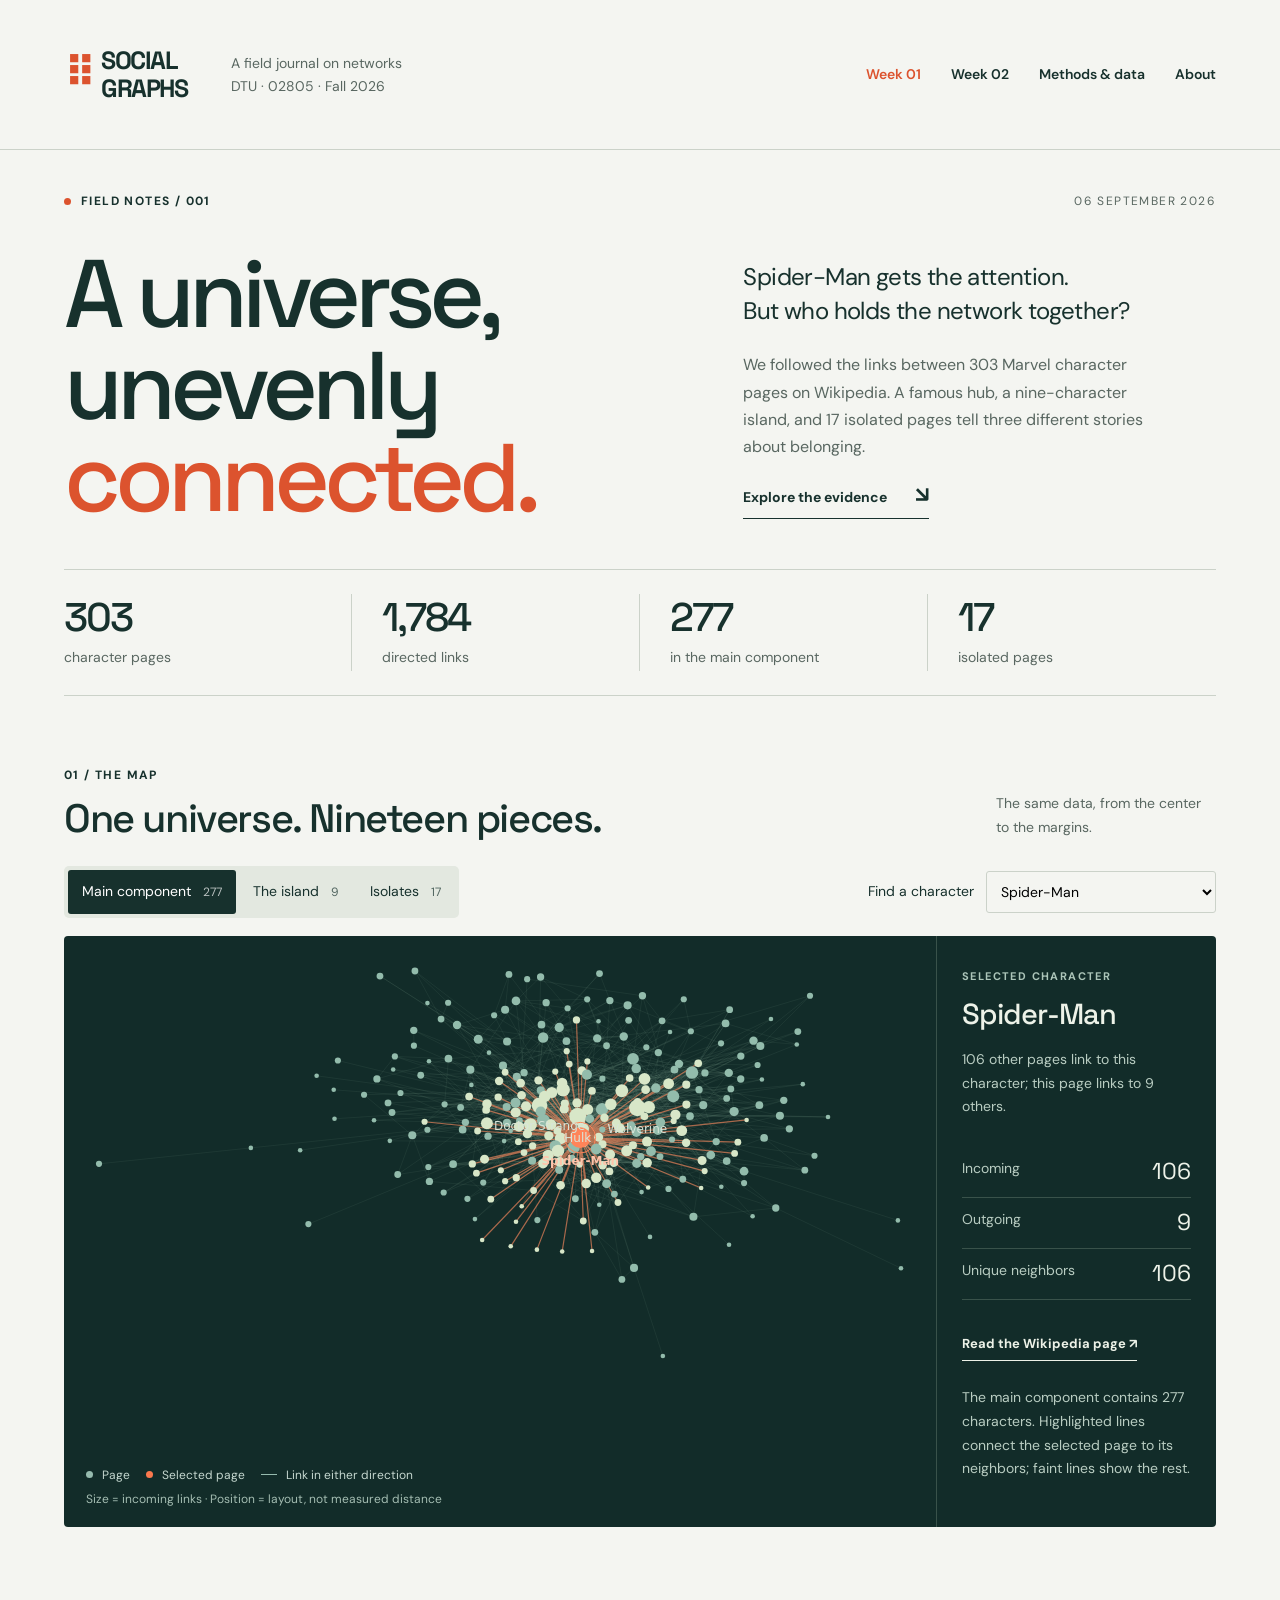
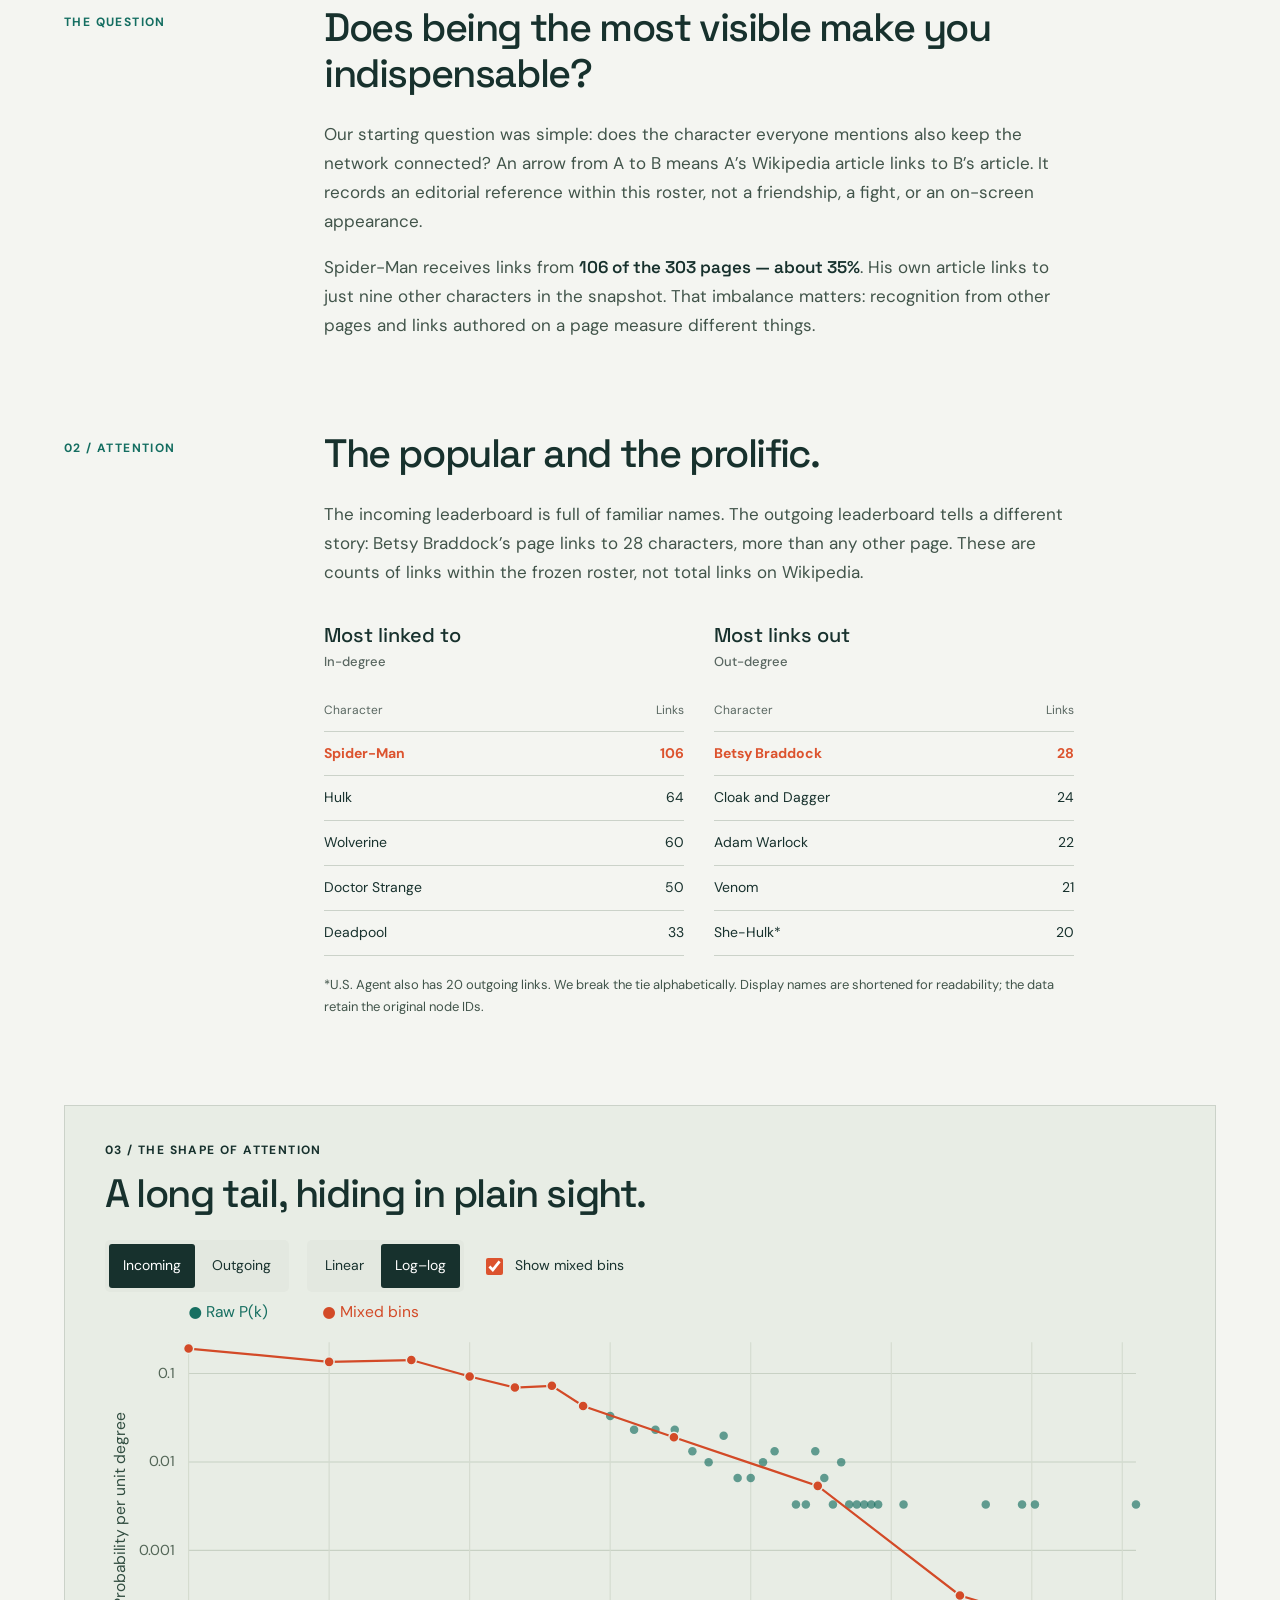
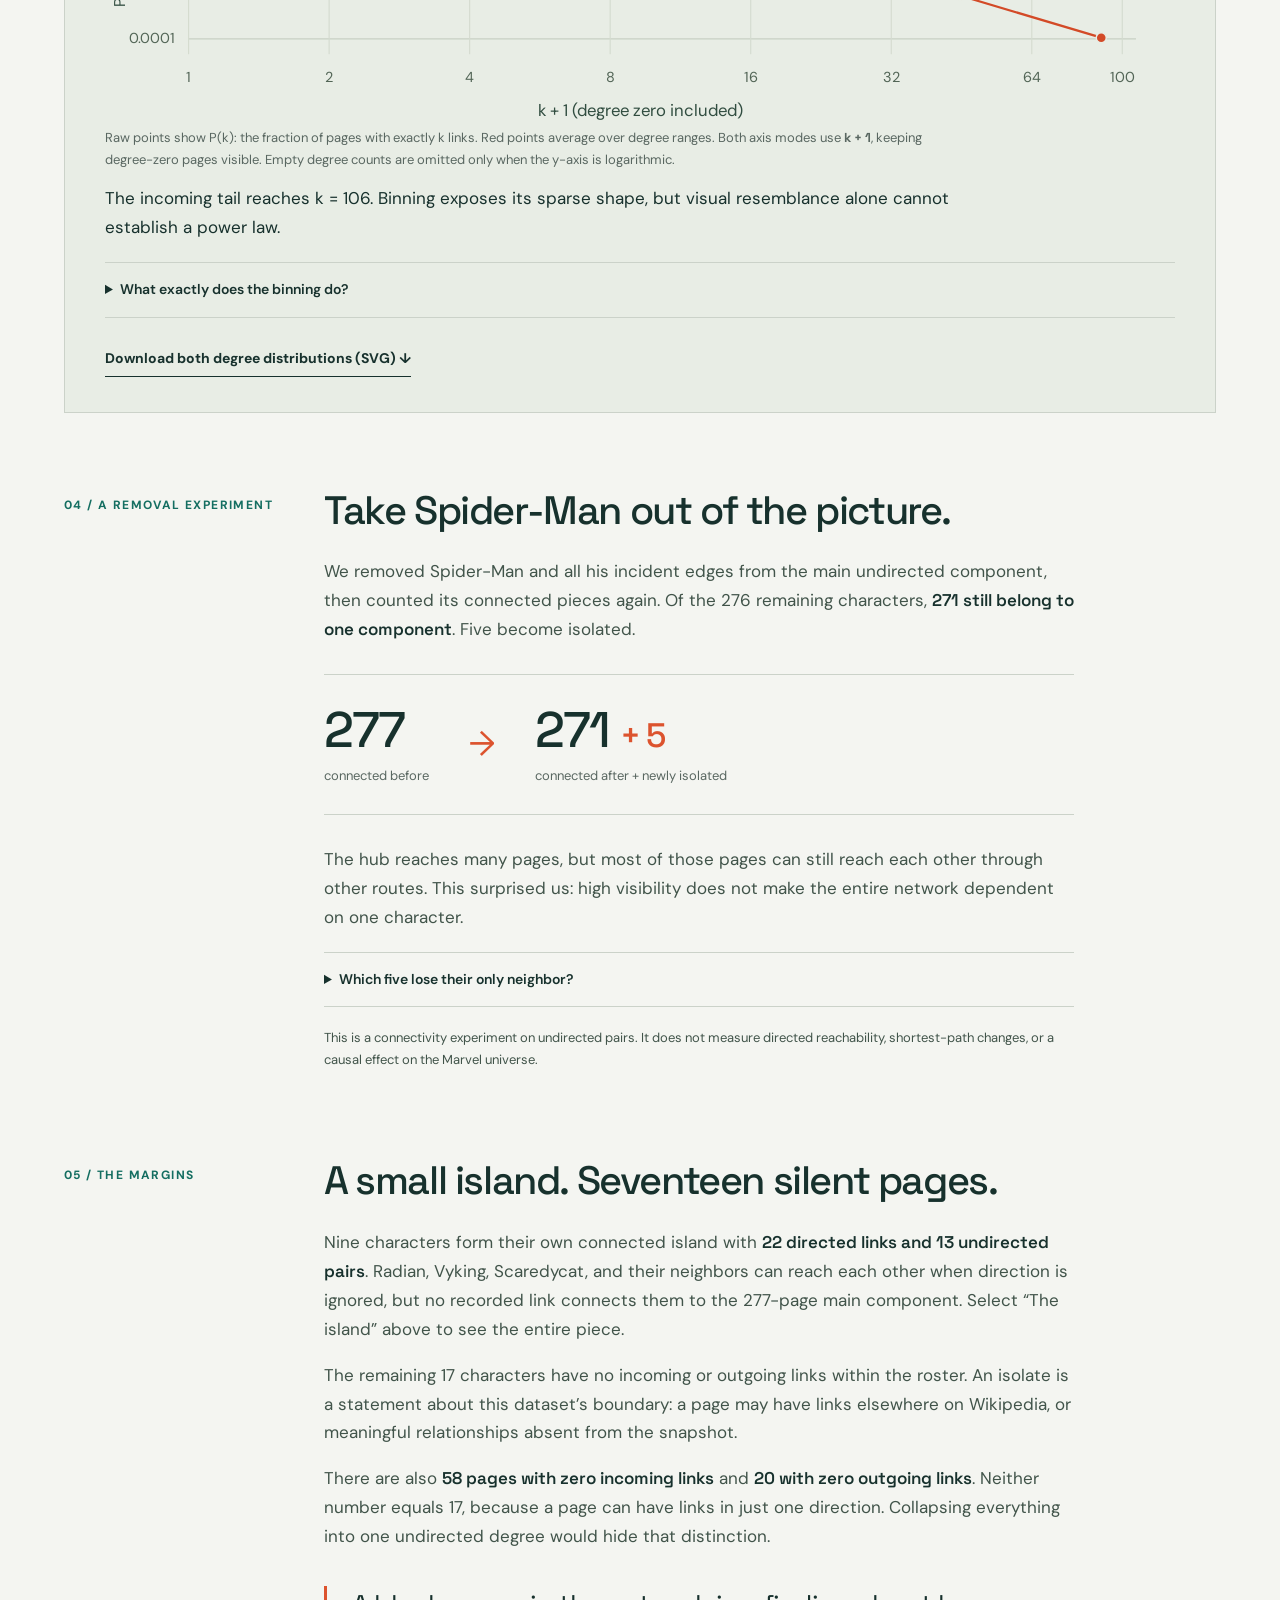
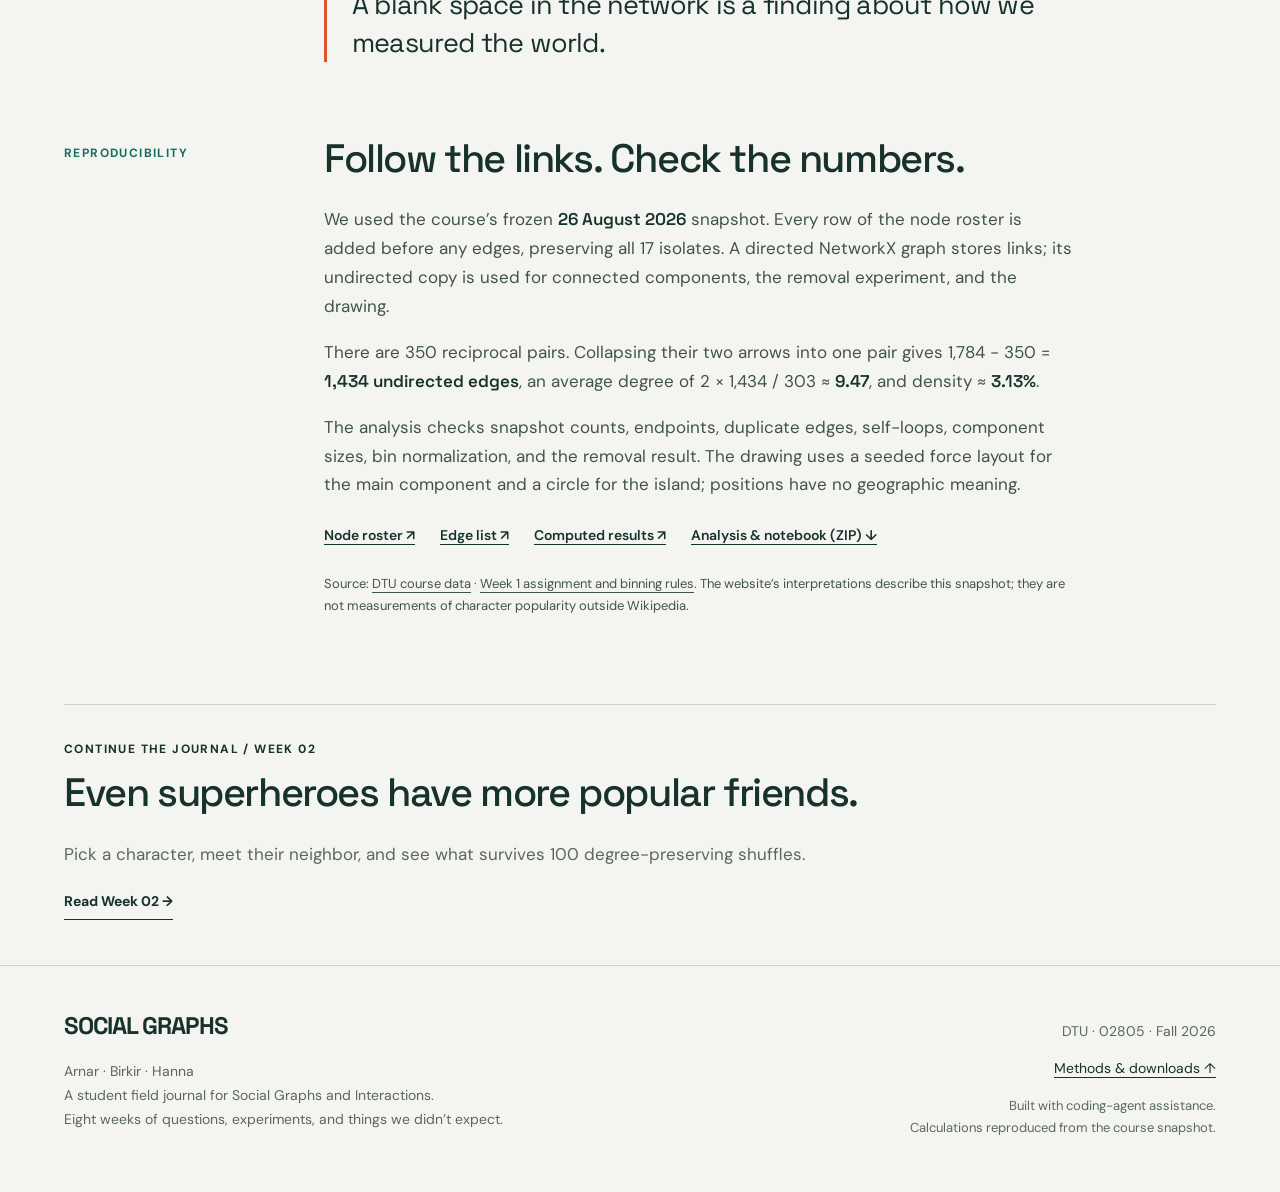
==== commit 33a5c8d8: "update" ====
--- a/site/index.html
+++ b/site/index.html
@@ -58,10 +58,10 @@
 
     <section class="story-section"><div class="margin-label">05 / THE MARGINS</div><div class="story-body"><h2>A small island. Seventeen silent pages.</h2><p>Nine characters form their own connected island with <strong>22 directed links and 13 undirected pairs</strong>. Radian, Vyking, Scaredycat, and their neighbors can reach each other when direction is ignored, but no recorded link connects them to the 277-page main component. Select “The island” above to see the entire piece.</p><p>The remaining 17 characters have no incoming or outgoing links within the roster. An isolate is a statement about this dataset’s boundary: a page may have links elsewhere on Wikipedia, or meaningful relationships absent from the snapshot.</p><p>There are also <strong>58 pages with zero incoming links</strong> and <strong>20 with zero outgoing links</strong>. Neither number equals 17, because a page can have links in just one direction. Collapsing everything into one undirected degree would hide that distinction.</p><blockquote>A blank space in the network is a finding about how we measured the world.</blockquote></div></section>
 
-    <section class="story-section" id="methods"><div class="margin-label">REPRODUCIBILITY</div><div class="story-body"><h2>Follow the links. Check the numbers.</h2><p>We used the course’s frozen <strong>26 August 2026</strong> snapshot. Every row of the node roster is added before any edges, preserving all 17 isolates. A directed NetworkX graph stores links; its undirected copy is used for connected components, the removal experiment, and the drawing.</p><p>There are 350 reciprocal pairs. Collapsing their two arrows into one pair gives 1,784 − 350 = <strong>1,434 undirected edges</strong>, an average degree of 2 × 1,434 / 303 ≈ <strong>9.47</strong>, and density ≈ <strong>3.13%</strong>.</p><p>The analysis checks snapshot counts, endpoints, duplicate edges, self-loops, component sizes, bin normalization, and the removal result. The drawing uses a seeded force layout for the main component and a circle for the island; positions have no geographic meaning.</p><div class="resource-links"><a href="data/week1_nodes.tsv" download>Node roster ↗</a><a href="data/week1_edges.tsv" download>Edge list ↗</a><a href="data/week1.json" download>Computed results ↗</a><a href="https://github.com/birkir-freyr/social-graphs/tree/main/analysis">Analysis & notebook ↗</a></div><p class="small">Source: <a href="https://sunelehmann.com/socialgraphs2026-web/data/">DTU course data</a> · <a href="https://sunelehmann.com/socialgraphs2026-web/weeks/week1.html">Week 1 assignment and binning rules</a>. The website’s interpretations describe this snapshot; they are not measurements of character popularity outside Wikipedia.</p></div></section>
+    <section class="story-section" id="methods"><div class="margin-label">REPRODUCIBILITY</div><div class="story-body"><h2>Follow the links. Check the numbers.</h2><p>We used the course’s frozen <strong>26 August 2026</strong> snapshot. Every row of the node roster is added before any edges, preserving all 17 isolates. A directed NetworkX graph stores links; its undirected copy is used for connected components, the removal experiment, and the drawing.</p><p>There are 350 reciprocal pairs. Collapsing their two arrows into one pair gives 1,784 − 350 = <strong>1,434 undirected edges</strong>, an average degree of 2 × 1,434 / 303 ≈ <strong>9.47</strong>, and density ≈ <strong>3.13%</strong>.</p><p>The analysis checks snapshot counts, endpoints, duplicate edges, self-loops, component sizes, bin normalization, and the removal result. The drawing uses a seeded force layout for the main component and a circle for the island; positions have no geographic meaning.</p><div class="resource-links"><a href="data/week1_nodes.tsv" download>Node roster ↗</a><a href="data/week1_edges.tsv" download>Edge list ↗</a><a href="data/week1.json" download>Computed results ↗</a><a href="downloads/week1-analysis.zip" download>Analysis & notebook (ZIP) ↓</a></div><p class="small">Source: <a href="https://sunelehmann.com/socialgraphs2026-web/data/">DTU course data</a> · <a href="https://sunelehmann.com/socialgraphs2026-web/weeks/week1.html">Week 1 assignment and binning rules</a>. The website’s interpretations describe this snapshot; they are not measurements of character popularity outside Wikipedia.</p></div></section>
   </article>
   <section class="next-post"><p class="eyebrow">CONTINUE THE JOURNAL / WEEK 02</p><h2>Even superheroes have more popular friends.</h2><p>Pick a character, meet their neighbor, and see what survives 100 degree-preserving shuffles.</p><a class="text-link" href="weeks/week2.html">Read Week 02 →</a></section>
 </main>
-<footer id="about"><div><a class="footer-brand" href="./">SOCIAL GRAPHS</a><p>Arnar · Birkir · Hanna<br>A student field journal for Social Graphs and Interactions.<br>Eight weeks of questions, experiments, and things we didn’t expect.</p></div><div><p>DTU · 02805 · Fall 2026</p><a href="https://github.com/birkir-freyr/social-graphs">View the repository ↗</a><p class="small">Built with coding-agent assistance.<br>Calculations reproduced from the course snapshot.</p></div></footer>
+<footer id="about"><div><a class="footer-brand" href="./">SOCIAL GRAPHS</a><p>Arnar · Birkir · Hanna<br>A student field journal for Social Graphs and Interactions.<br>Eight weeks of questions, experiments, and things we didn’t expect.</p></div><div><p>DTU · 02805 · Fall 2026</p><a href="#methods">Methods & downloads ↑</a><p class="small">Built with coding-agent assistance.<br>Calculations reproduced from the course snapshot.</p></div></footer>
 </body>
 </html>
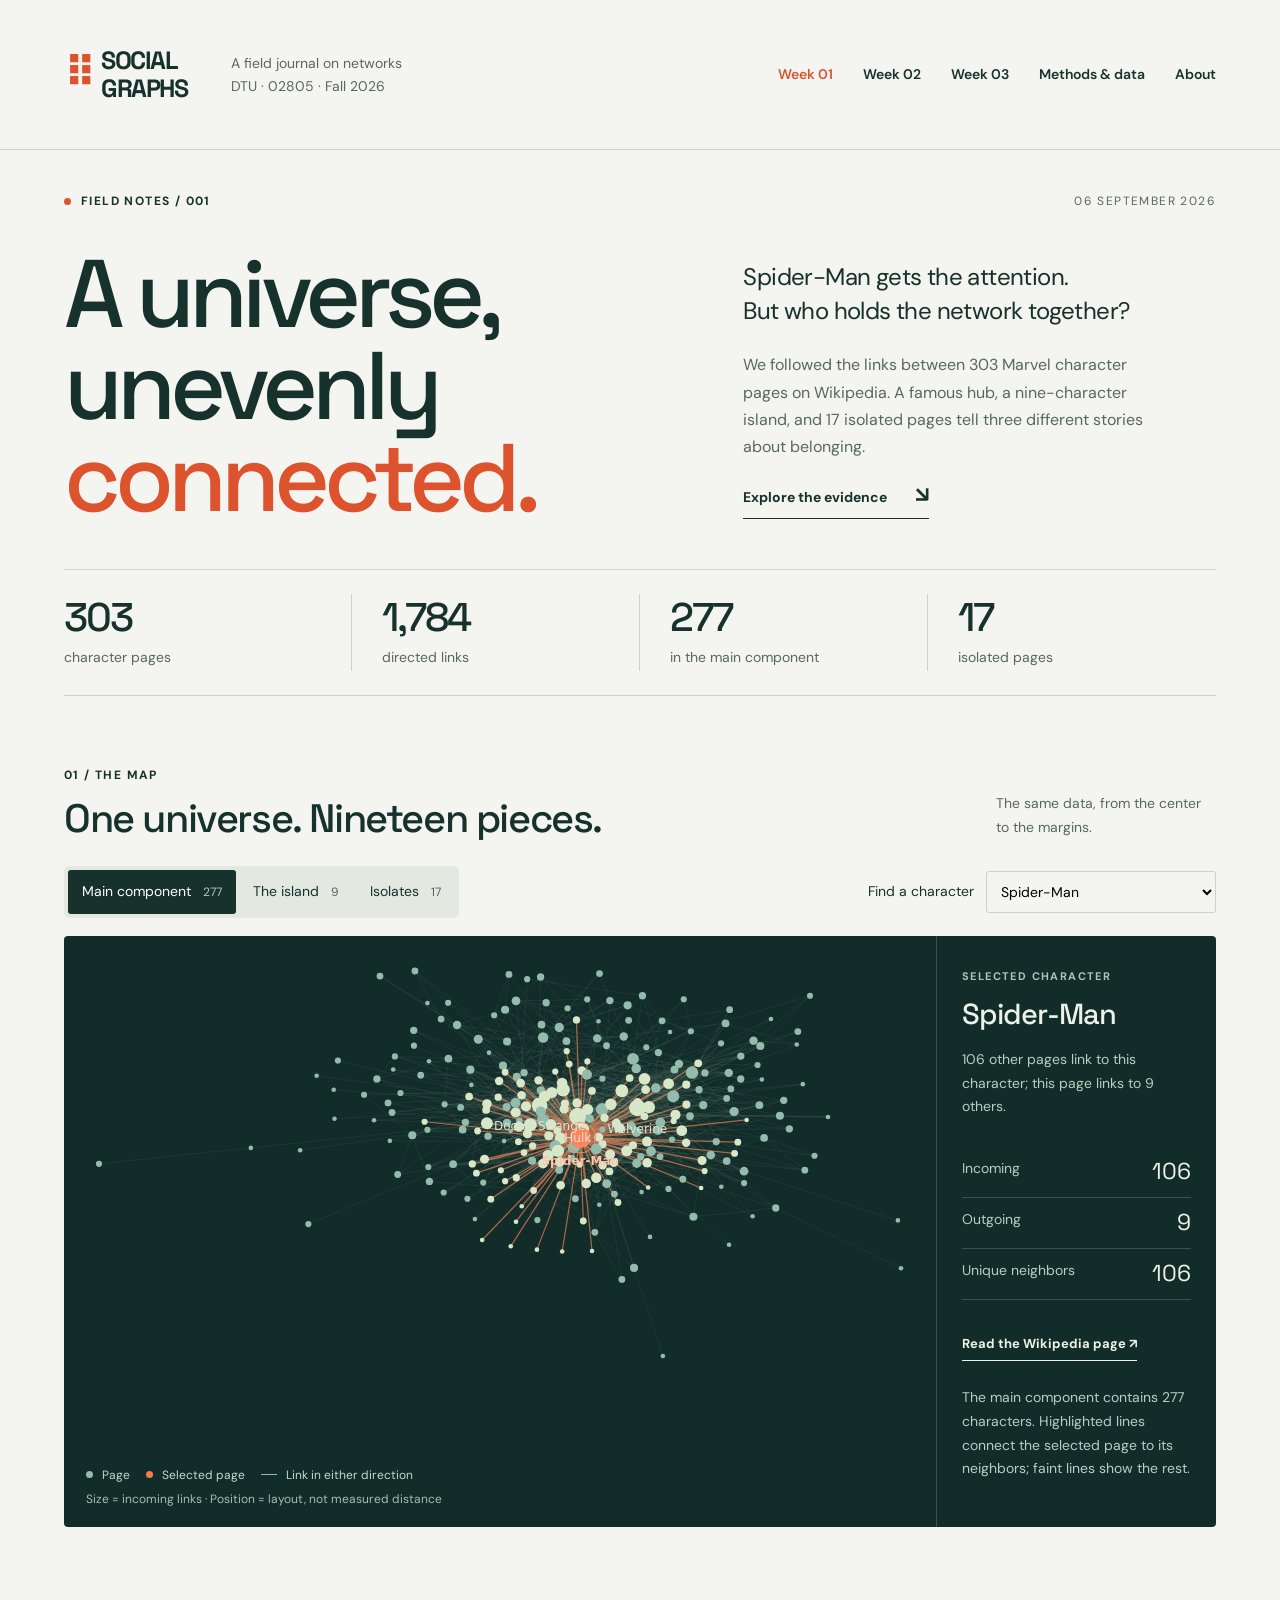
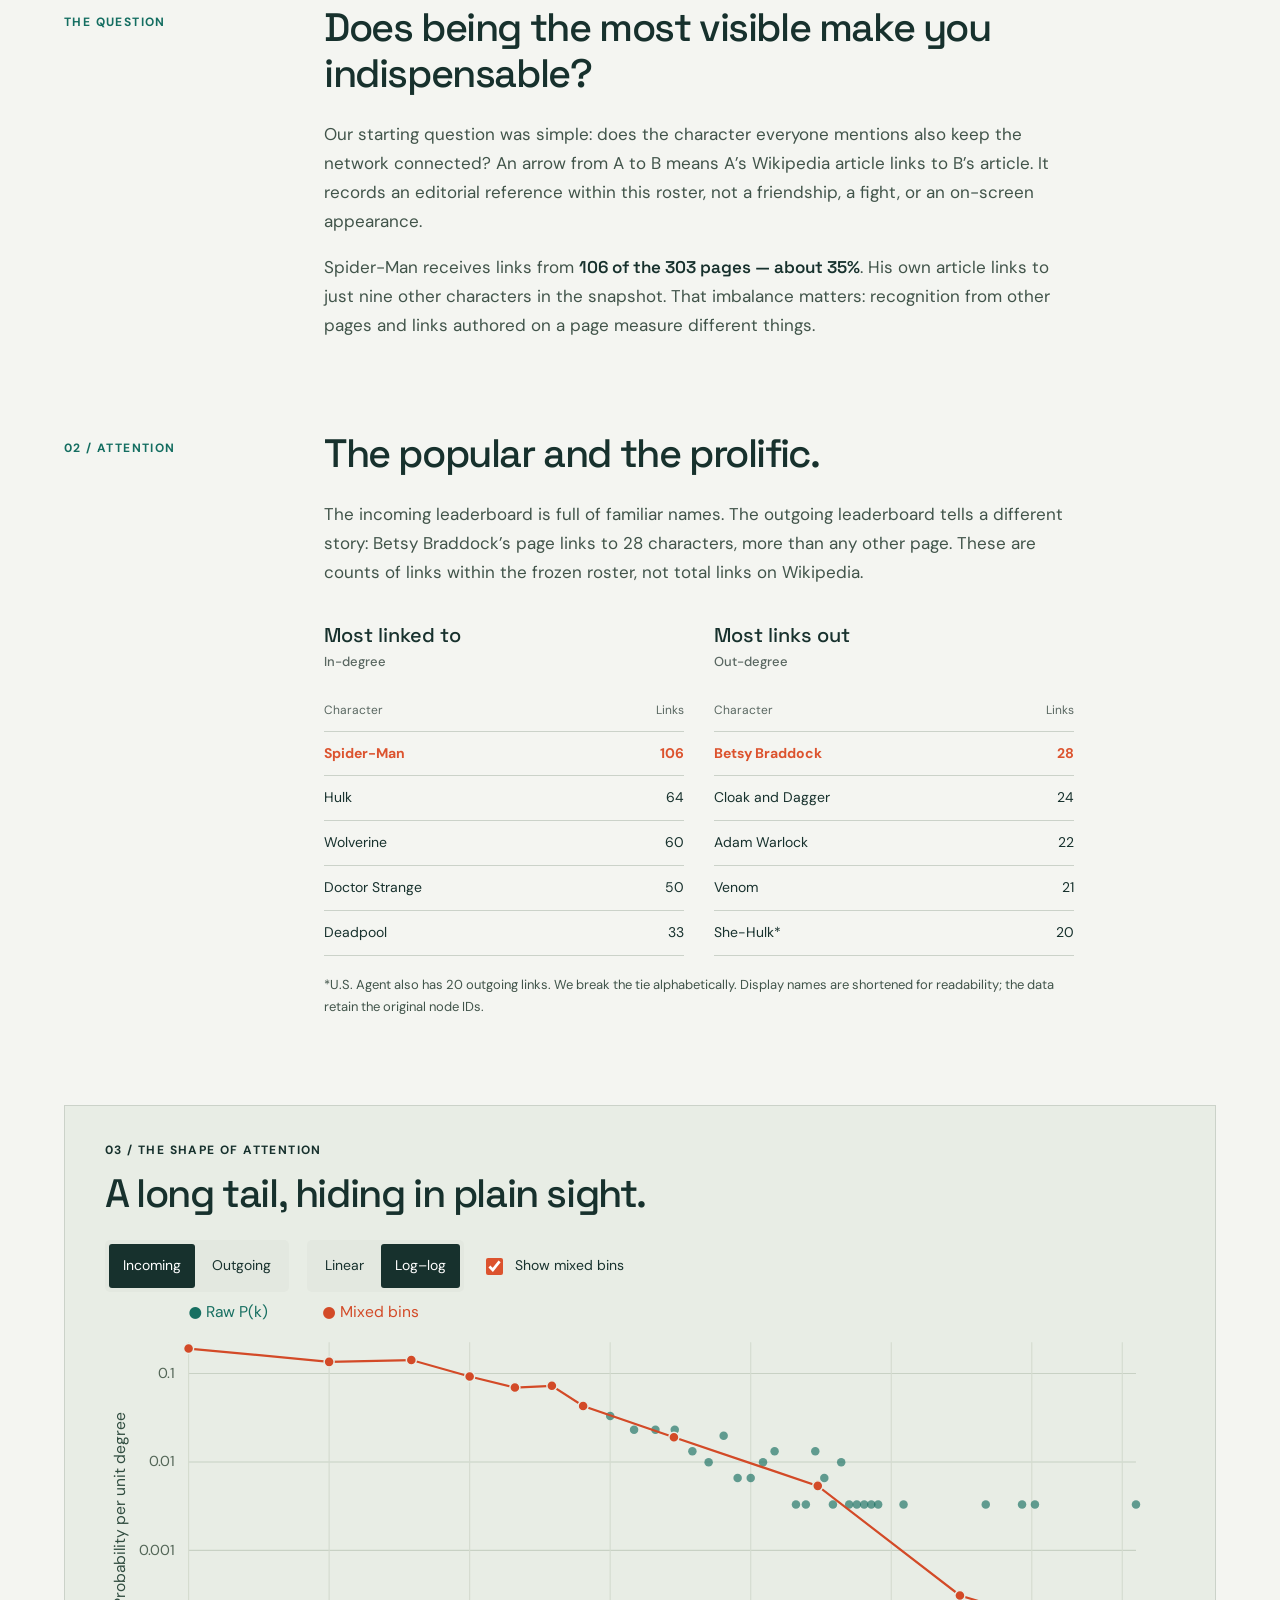
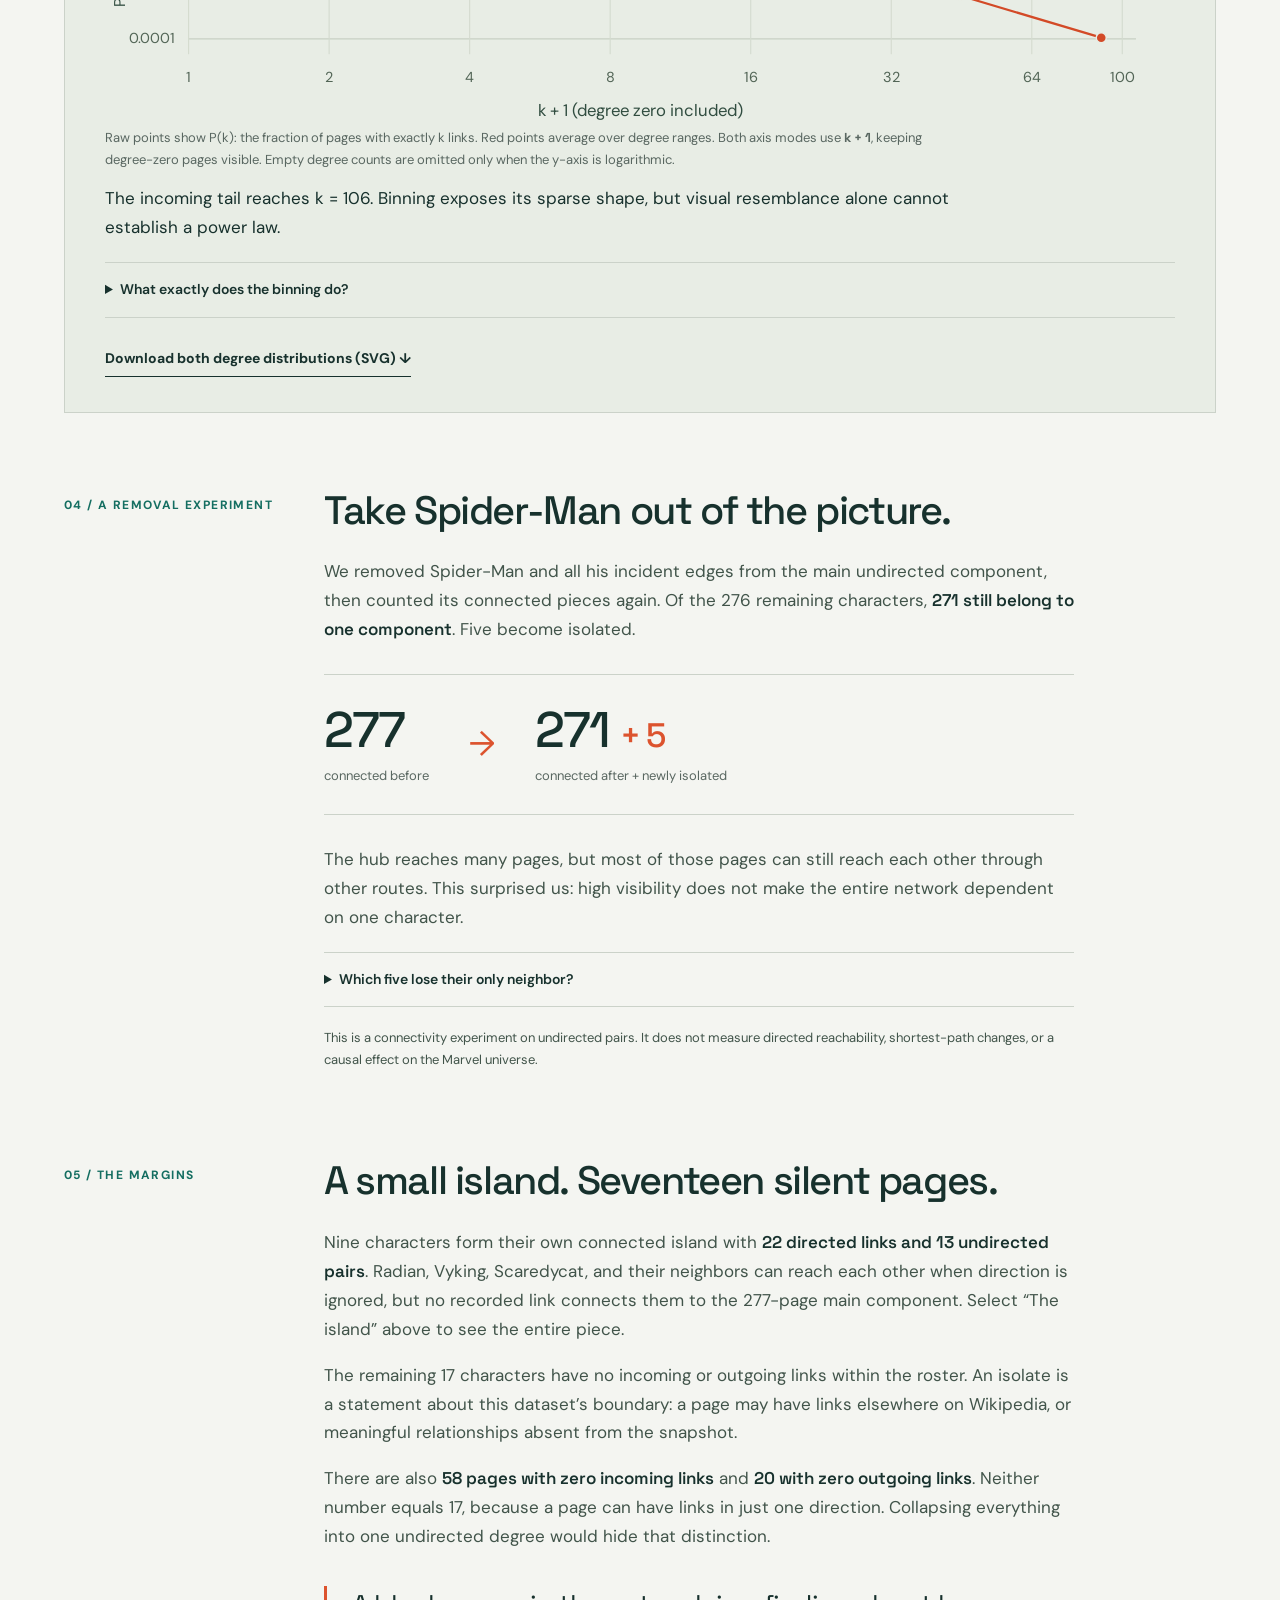
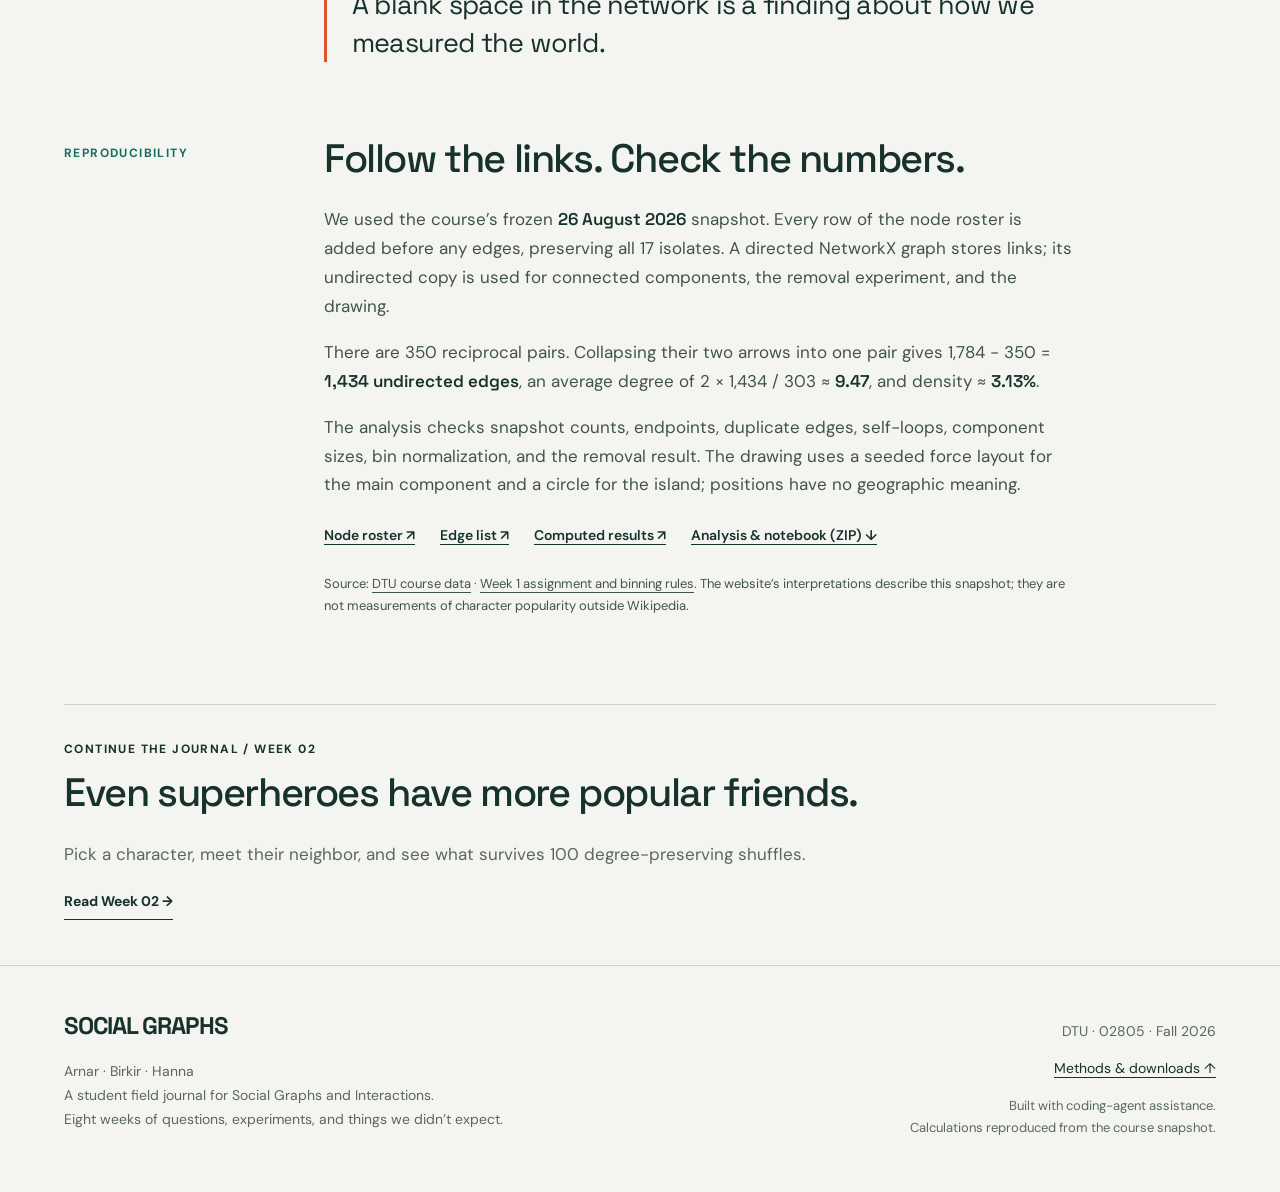
==== commit b45e6755: "week 3 added" ====
--- a/site/index.html
+++ b/site/index.html
@@ -15,7 +15,7 @@
 <header class="masthead">
   <a class="wordmark" href="./" aria-label="Social Graphs home"><span class="brand-icon" aria-hidden="true">⠿</span> SOCIAL<br><span class="wordmark-bottom">GRAPHS</span></a>
   <div class="masthead-caption">A field journal on networks<br>DTU · 02805 · Fall 2026</div>
-  <nav aria-label="Main navigation"><a href="#post" aria-current="page">Week 01</a><a href="weeks/week2.html">Week 02</a><a href="#methods">Methods & data</a><a href="#about">About</a></nav>
+  <nav aria-label="Main navigation"><a href="#post" aria-current="page">Week 01</a><a href="weeks/week2.html">Week 02</a><a href="weeks/week3.html">Week 03</a><a href="#methods">Methods & data</a><a href="#about">About</a></nav>
 </header>
 <main id="post">
   <section class="intro">
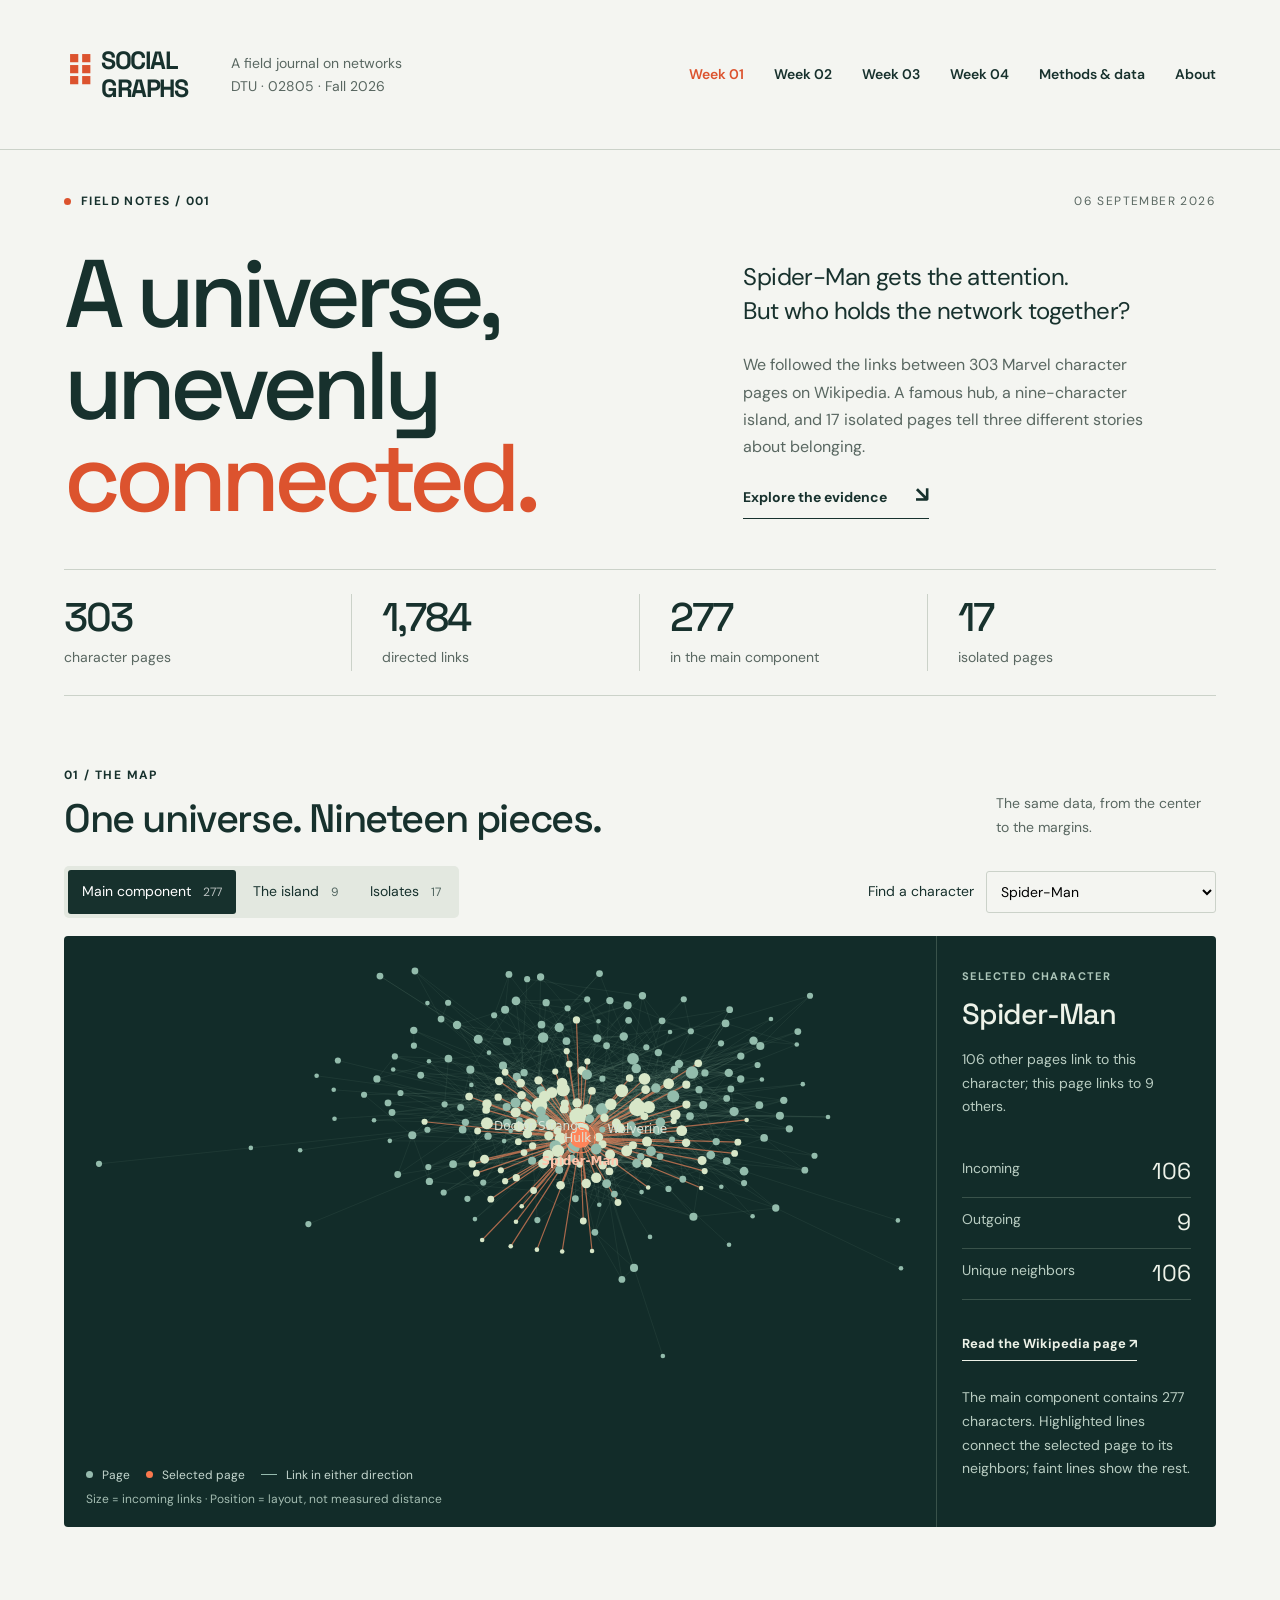
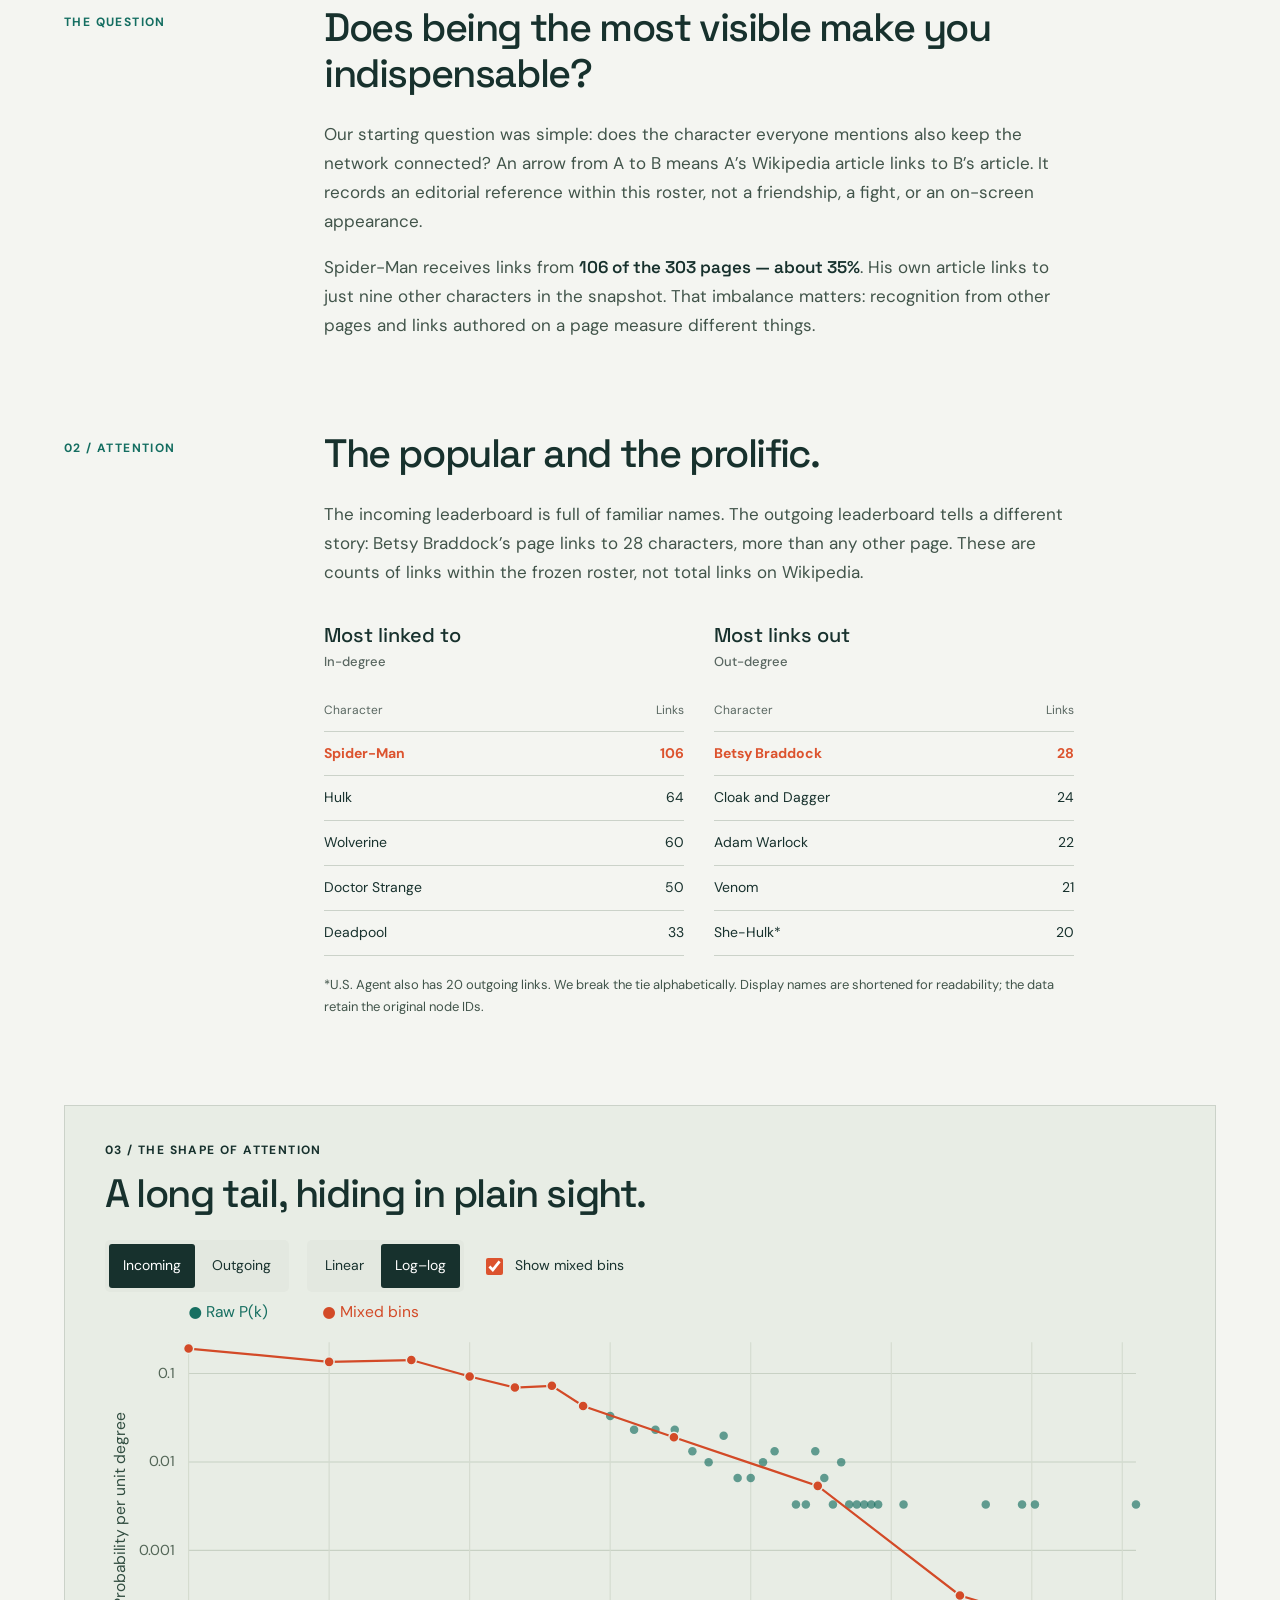
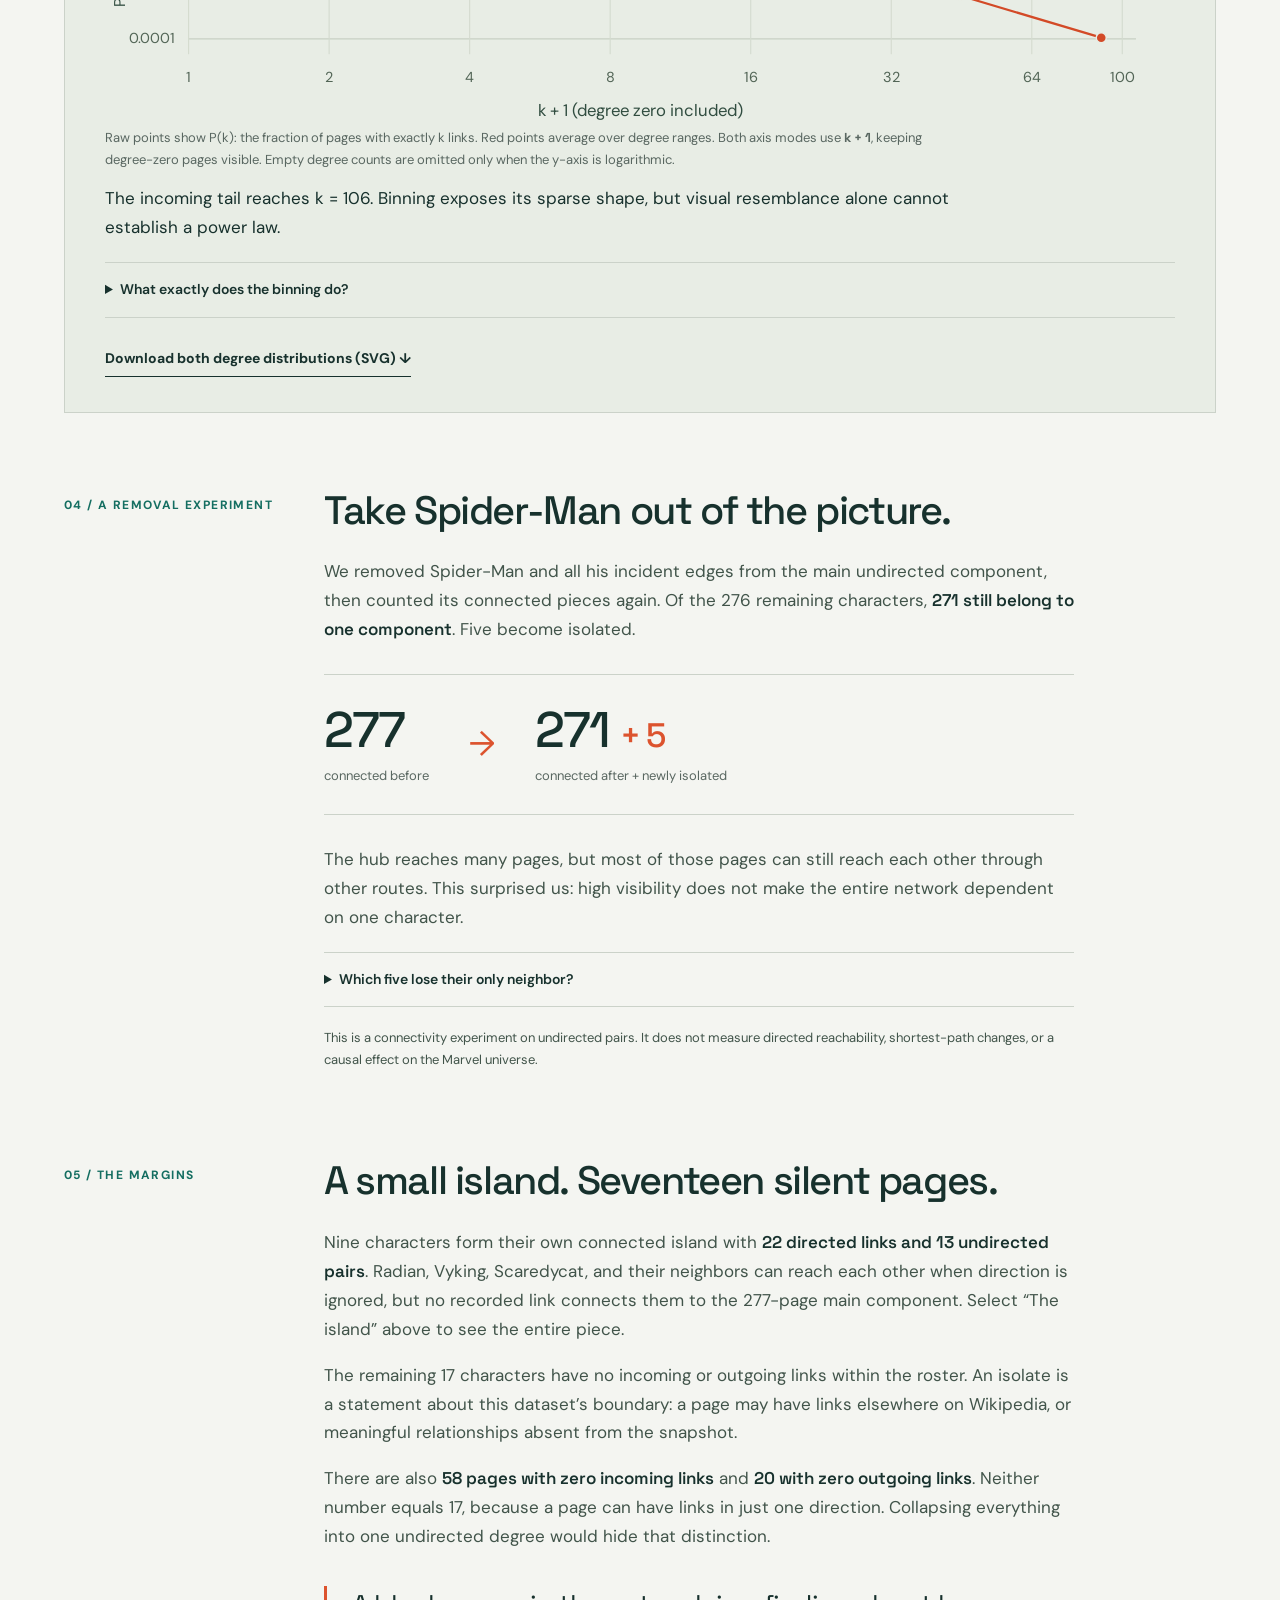
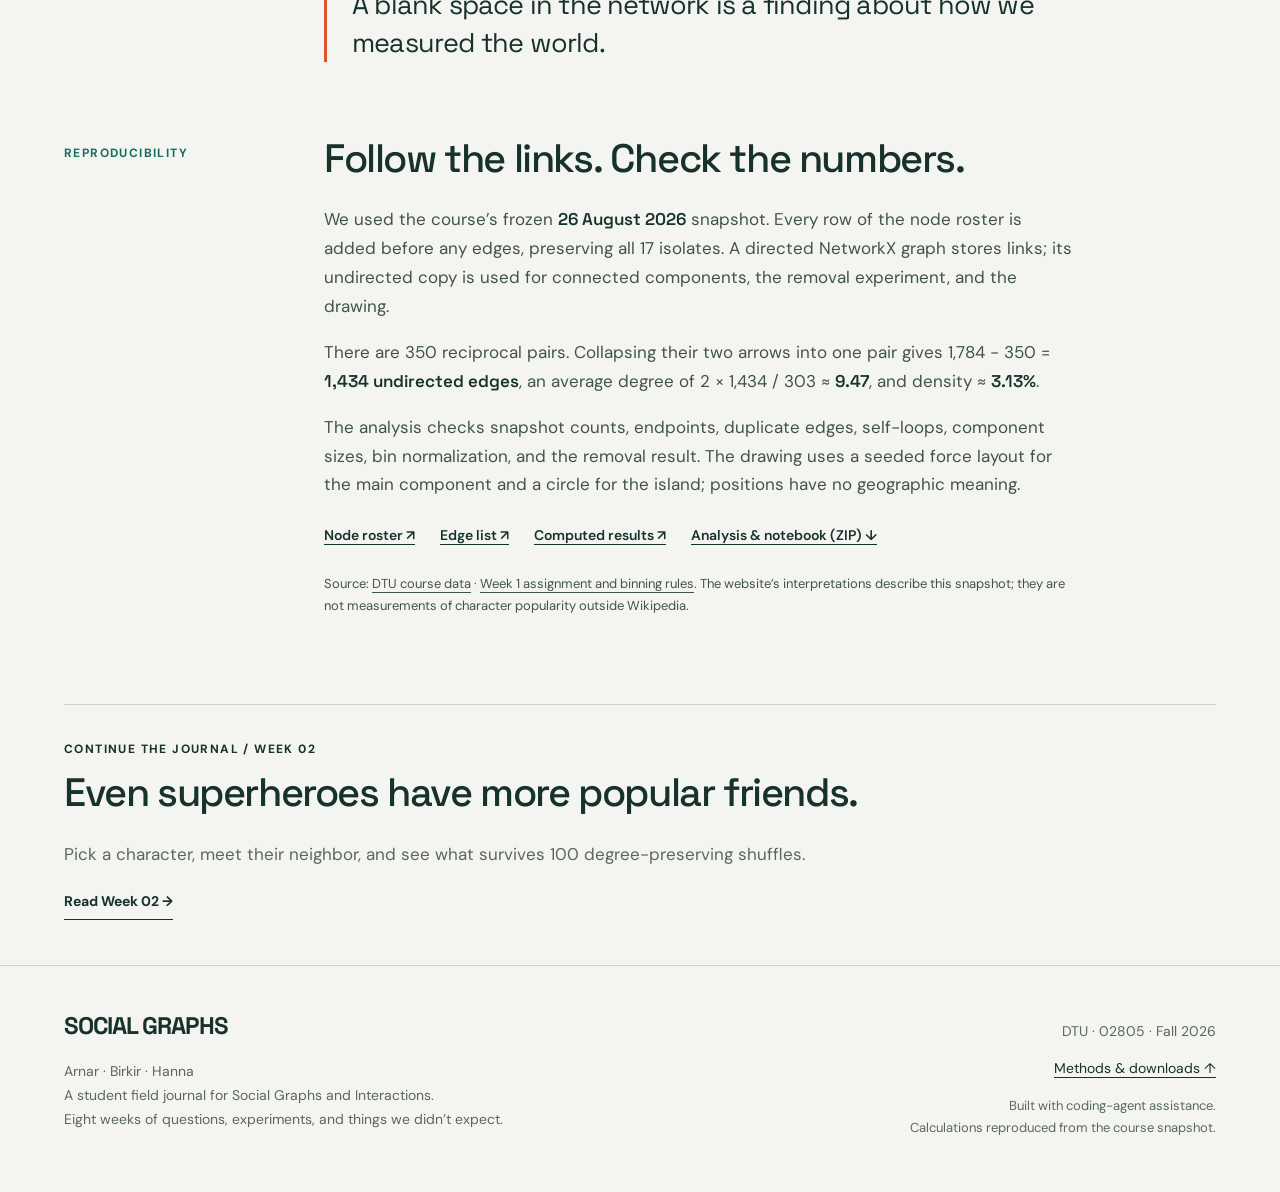
==== commit 6ddb2d5e: "add week 4" ====
--- a/site/index.html
+++ b/site/index.html
@@ -15,7 +15,7 @@
 <header class="masthead">
   <a class="wordmark" href="./" aria-label="Social Graphs home"><span class="brand-icon" aria-hidden="true">⠿</span> SOCIAL<br><span class="wordmark-bottom">GRAPHS</span></a>
   <div class="masthead-caption">A field journal on networks<br>DTU · 02805 · Fall 2026</div>
-  <nav aria-label="Main navigation"><a href="#post" aria-current="page">Week 01</a><a href="weeks/week2.html">Week 02</a><a href="weeks/week3.html">Week 03</a><a href="#methods">Methods & data</a><a href="#about">About</a></nav>
+  <nav aria-label="Main navigation"><a href="#post" aria-current="page">Week 01</a><a href="weeks/week2.html">Week 02</a><a href="weeks/week3.html">Week 03</a><a href="weeks/week4.html">Week 04</a><a href="#methods">Methods & data</a><a href="#about">About</a></nav>
 </header>
 <main id="post">
   <section class="intro">
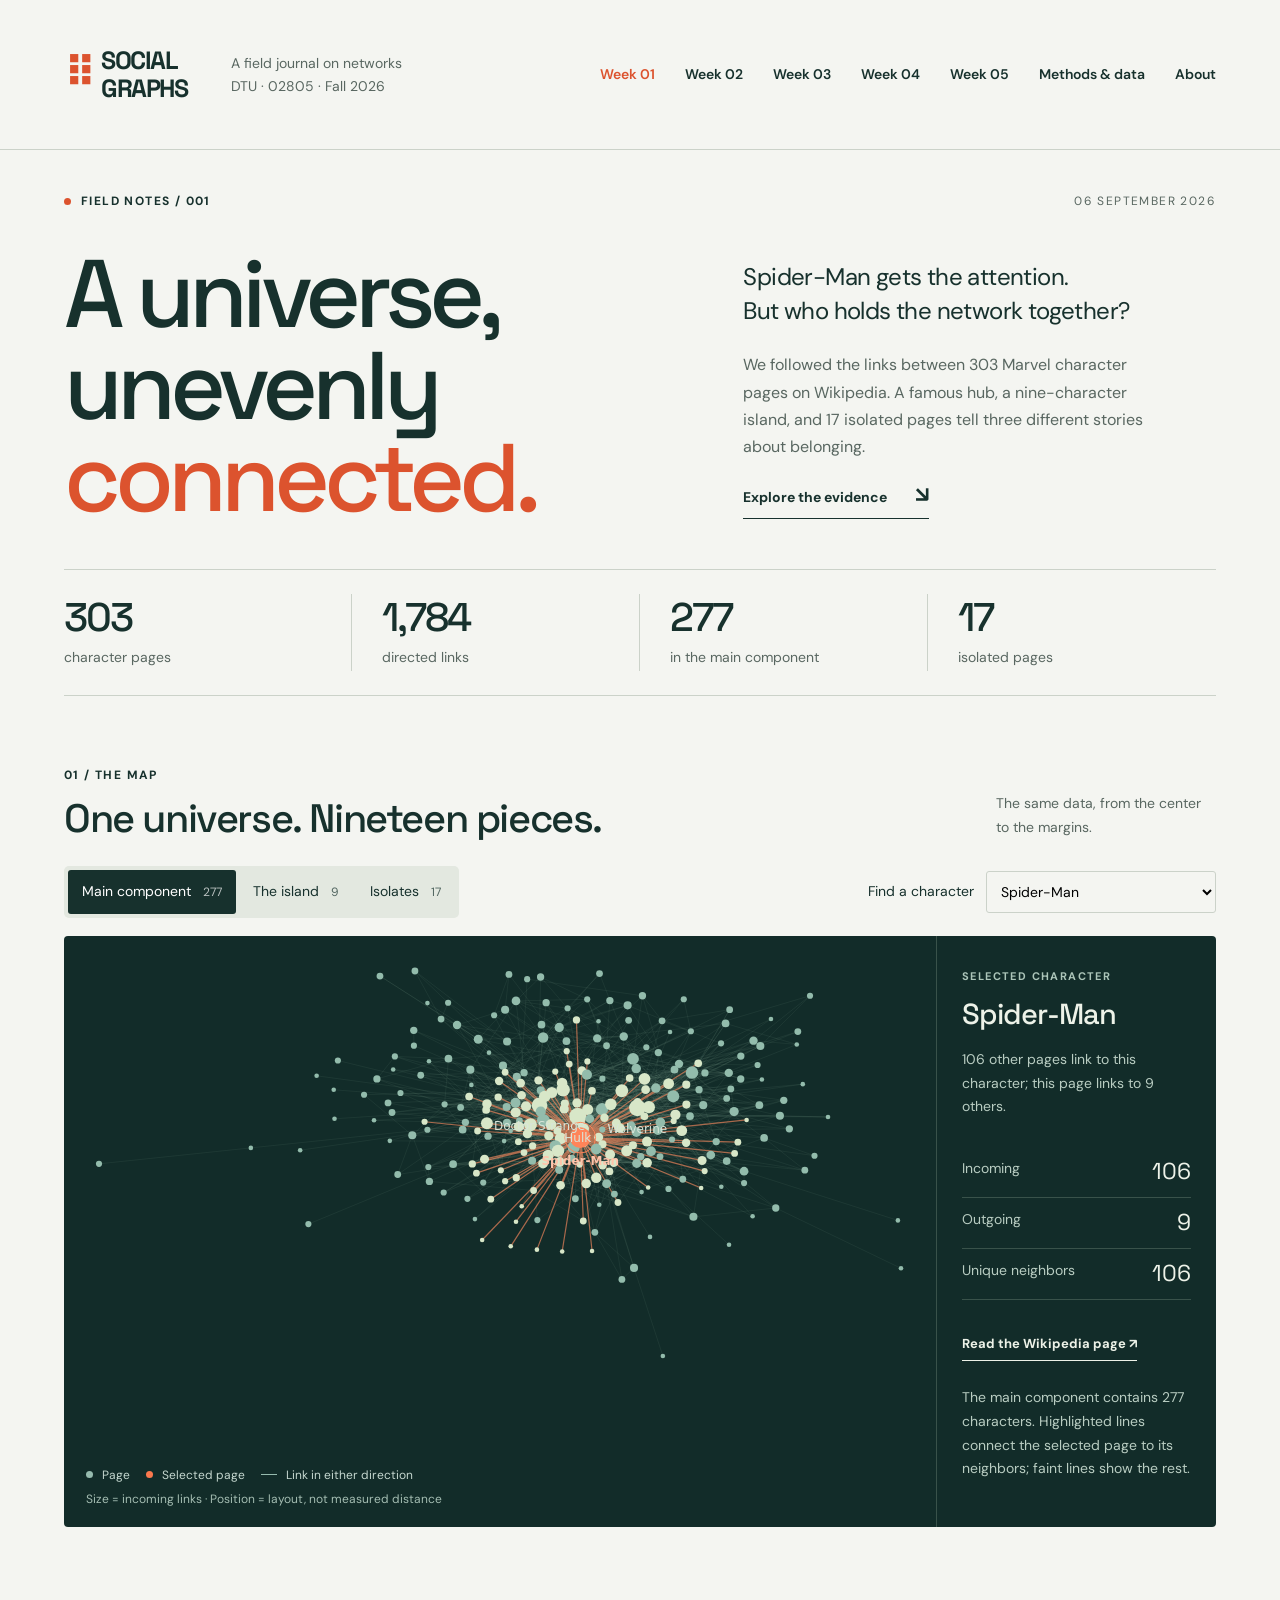
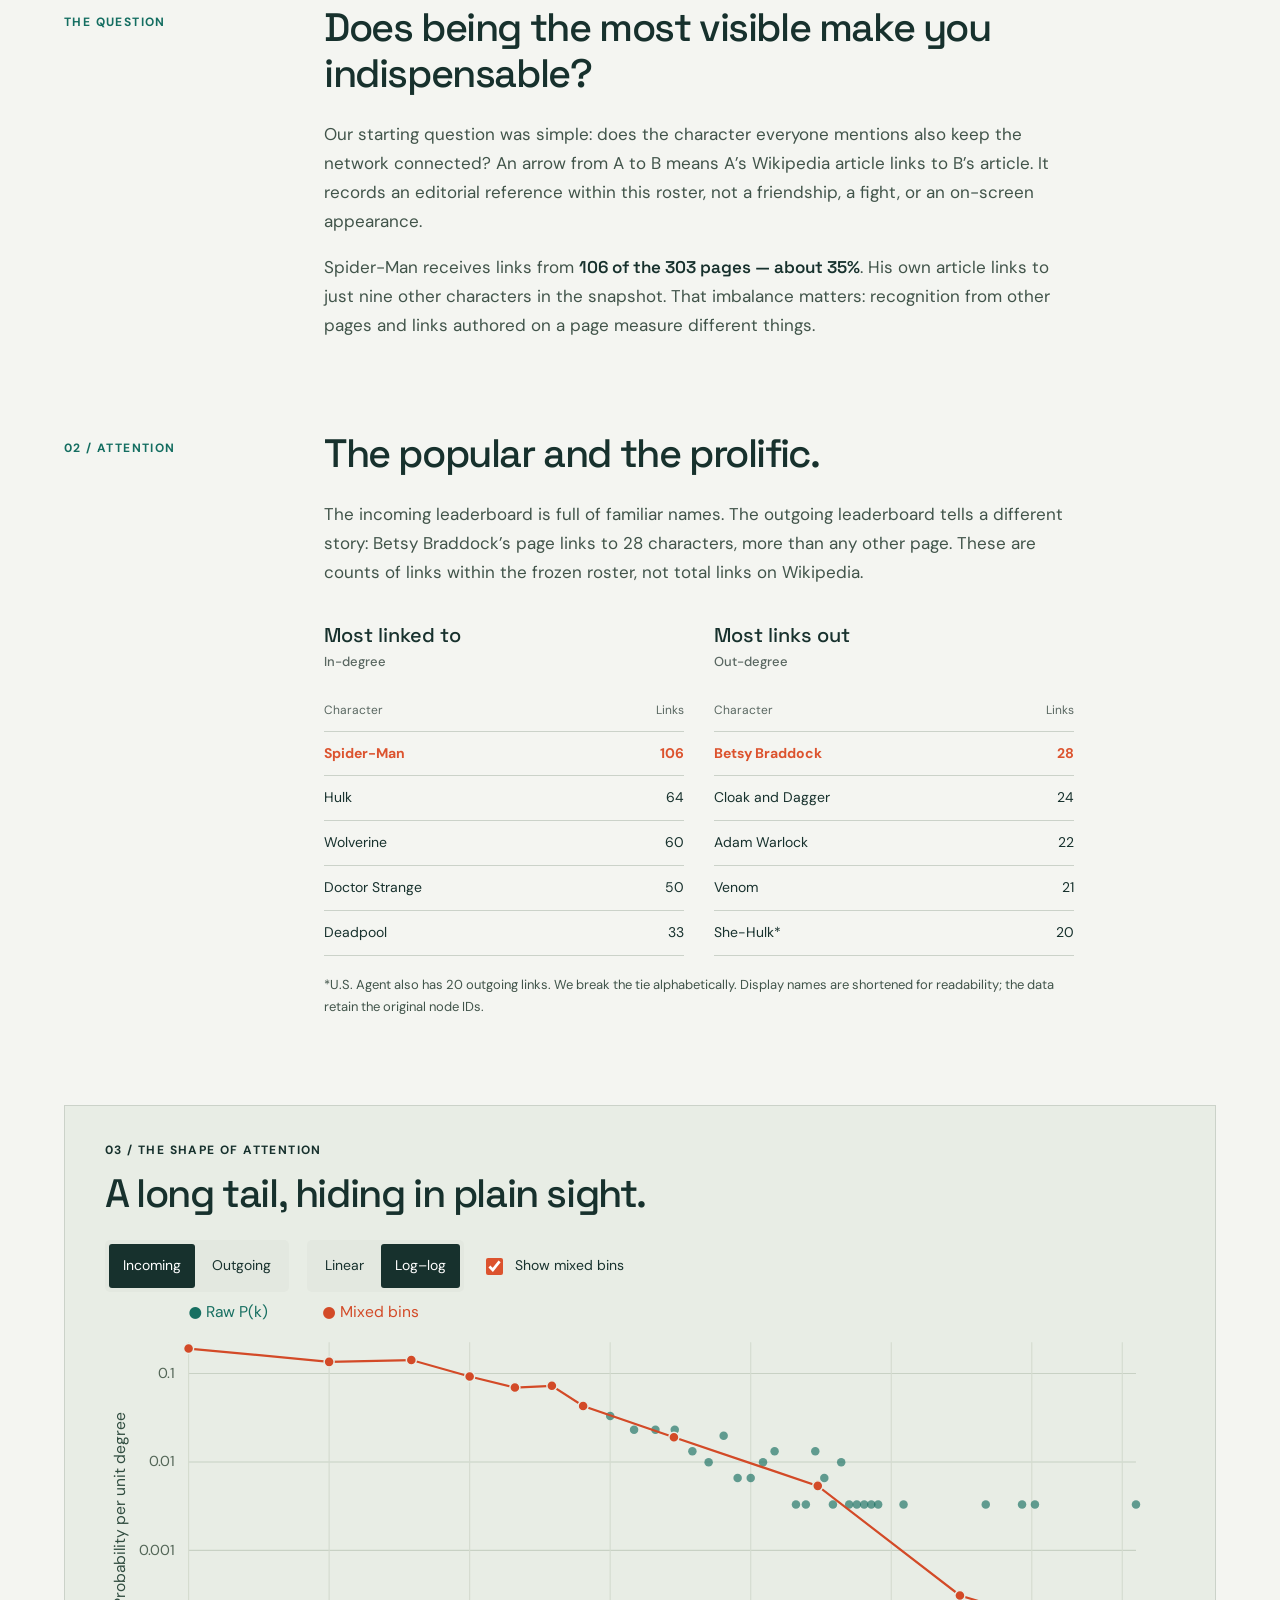
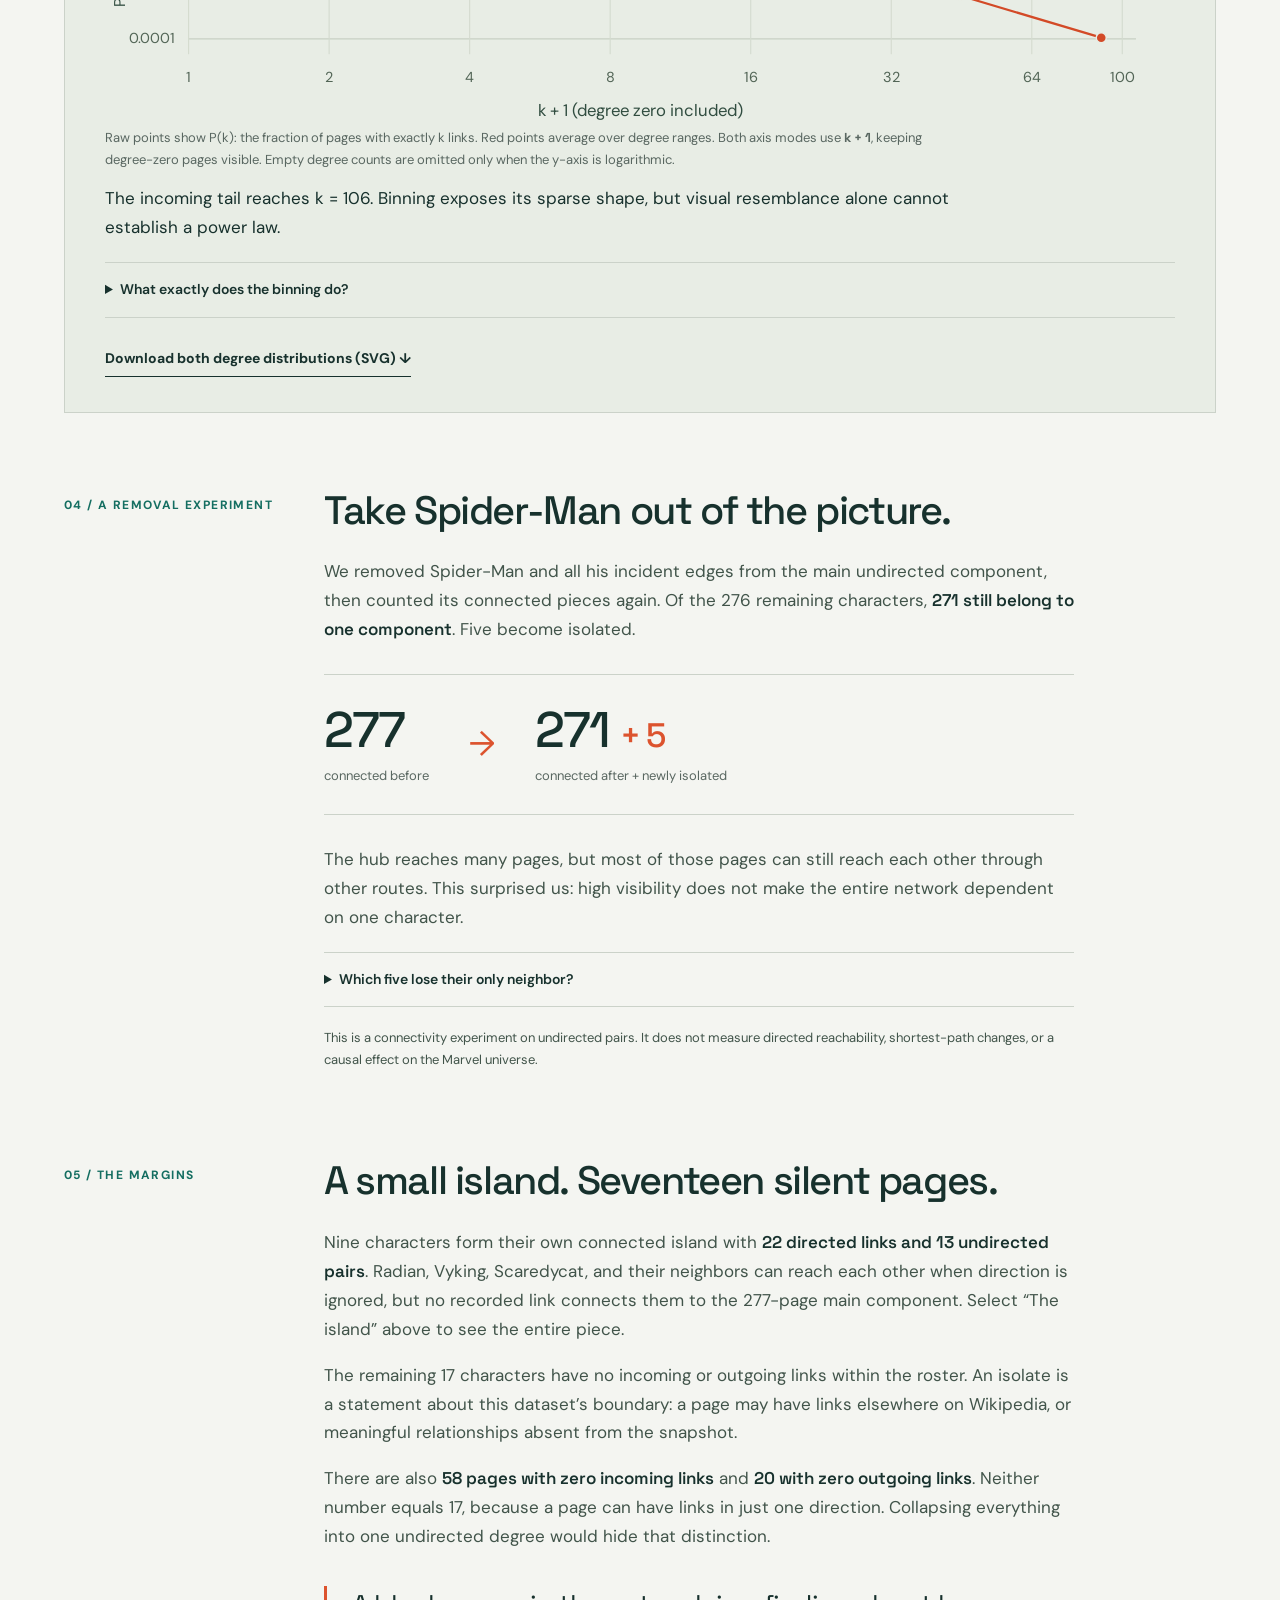
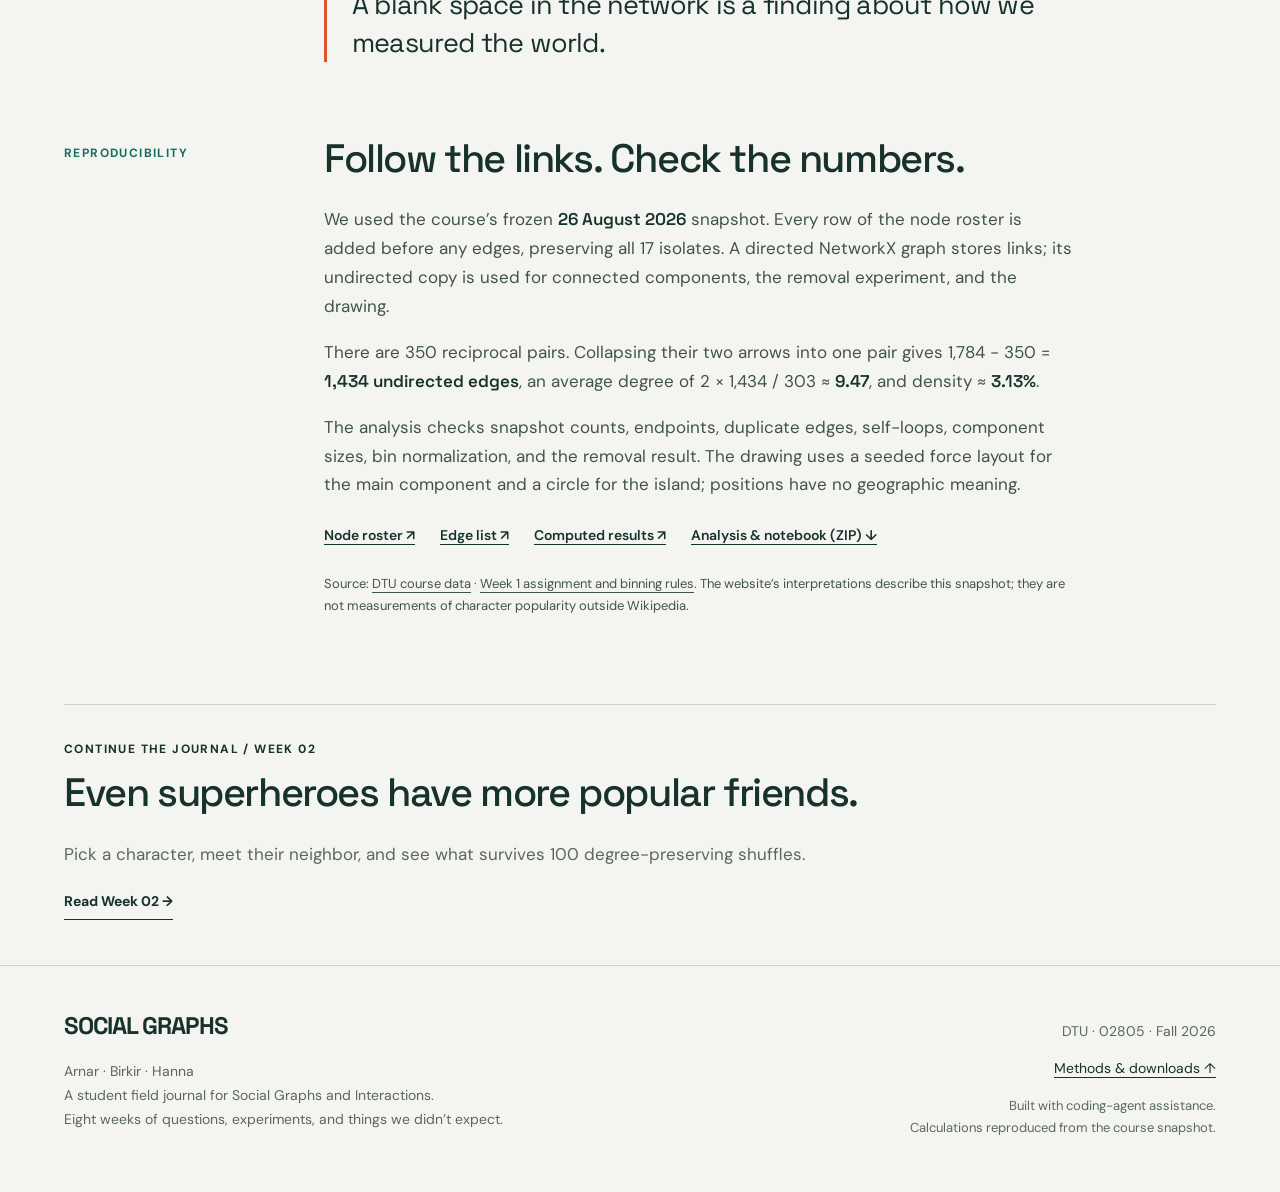
==== commit 6bcca450: "week 5" ====
--- a/site/index.html
+++ b/site/index.html
@@ -15,7 +15,7 @@
 <header class="masthead">
   <a class="wordmark" href="./" aria-label="Social Graphs home"><span class="brand-icon" aria-hidden="true">⠿</span> SOCIAL<br><span class="wordmark-bottom">GRAPHS</span></a>
   <div class="masthead-caption">A field journal on networks<br>DTU · 02805 · Fall 2026</div>
-  <nav aria-label="Main navigation"><a href="#post" aria-current="page">Week 01</a><a href="weeks/week2.html">Week 02</a><a href="weeks/week3.html">Week 03</a><a href="weeks/week4.html">Week 04</a><a href="#methods">Methods & data</a><a href="#about">About</a></nav>
+  <nav aria-label="Main navigation"><a href="#post" aria-current="page">Week 01</a><a href="weeks/week2.html">Week 02</a><a href="weeks/week3.html">Week 03</a><a href="weeks/week4.html">Week 04</a><a href="weeks/week5.html">Week 05</a><a href="#methods">Methods & data</a><a href="#about">About</a></nav>
 </header>
 <main id="post">
   <section class="intro">
--- a/site/style.css
+++ b/site/style.css
@@ -6,6 +6,7 @@
 @media(max-width:1100px){main,.masthead,footer{padding-inline:32px}.intro-grid{gap:35px}h1{letter-spacing:-4px}.masthead-caption{display:none}.story-section{grid-template-columns:145px minmax(0,1fr);gap:30px}.map-toolbar{flex-wrap:wrap}.map-layout{grid-template-columns:minmax(0,1fr) 240px}.node-panel{padding:25px 18px}.map-legend{flex-wrap:wrap;max-width:300px}.distribution-section{padding-inline:25px}}
 @media(max-width:700px){body{font-size:16px}main,.masthead,footer{padding-inline:20px}.masthead{min-height:105px;gap:10px}.wordmark{font-size:21px;padding-left:28px}.brand-icon{font-size:32px}nav{gap:15px;font-size:12px}nav a[href="#methods"]{display:none}.intro{padding-top:26px}.intro>.eyebrow{font-size:10px;letter-spacing:1px}.intro-grid{grid-template-columns:1fr;padding-top:30px;gap:30px}h1{font-size:clamp(55px,12vw,82px);letter-spacing:-3.5px}.intro-copy{max-width:none}.lede{font-size:21px}.intro-copy .text-link{margin-top:3px}.metrics{grid-template-columns:1fr 1fr;gap:22px 0;padding:22px 0}.metrics>div:nth-child(3){padding-left:0}.metrics>div:nth-child(2){border:0}.metrics strong{font-size:35px}.metrics span{font-size:12px}.section-top{display:block}.section-top>p{margin-top:15px;max-width:none}.network-section{padding-top:44px}h2{font-size:30px;letter-spacing:-1px}.segmented button{padding:7px 10px;font-size:12px}.segmented button span{margin-left:4px}.search-wrap{width:100%;justify-content:space-between}.search-wrap select{max-width:210px}.map-layout{grid-template-columns:1fr}.canvas-wrap,canvas{height:410px;min-height:410px}.map-legend{font-size:10px;left:15px;max-width:100%}.map-note{font-size:10px;left:15px}.node-panel{border-left:0;border-top:1px solid #39524a;padding:22px}.node-stats{display:flex;gap:25px;margin:15px 0}.node-stats>div{display:block;border:0}.node-stats dt{font-size:12px}.node-panel .small{margin-bottom:0}.story{padding-top:45px}.story-section{display:block;margin-bottom:45px}.margin-label{margin-bottom:14px}.leaderboards{gap:20px}table{font-size:12px}.leaderboards h3{font-size:17px}.distribution-section{margin-inline:-20px;padding:28px 20px;margin-bottom:45px;border-inline:0}.chart-controls{gap:10px}.degree-chart{margin-inline:-15px}.figure-caption{font-size:12px}.experiment{gap:20px}.experiment strong{font-size:40px}.experiment small{font-size:26px}.experiment div>span{font-size:11px}blockquote{font-size:23px}footer{display:block;padding-top:30px}footer>div:last-child{text-align:left;margin-top:25px}}
 @media(prefers-reduced-motion:reduce){html{scroll-behavior:auto}}
+nav{flex-wrap:wrap;justify-content:flex-end}
 
 
 nav a[aria-current=page]{color:var(--accent)}.next-post{border-top:1px solid var(--line);padding:35px 0 45px}.next-post p:not(.eyebrow){color:var(--muted)}
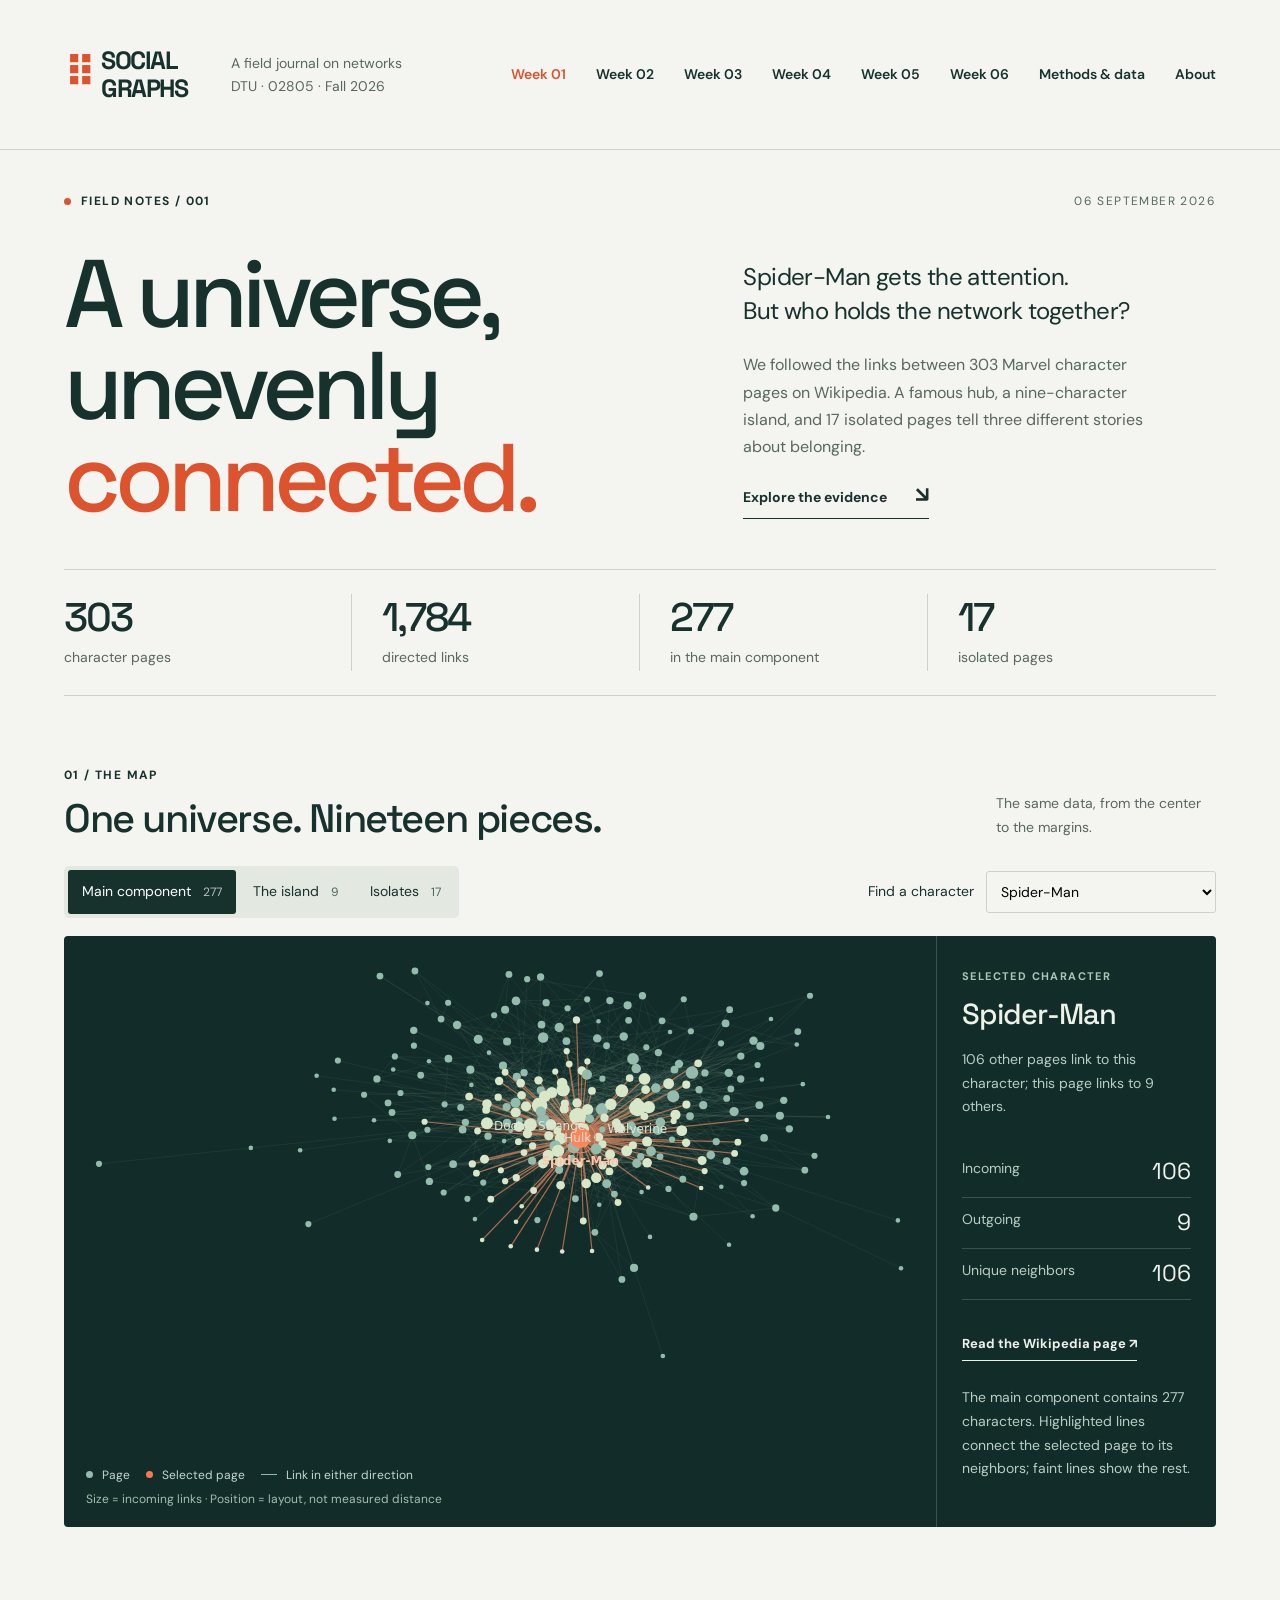
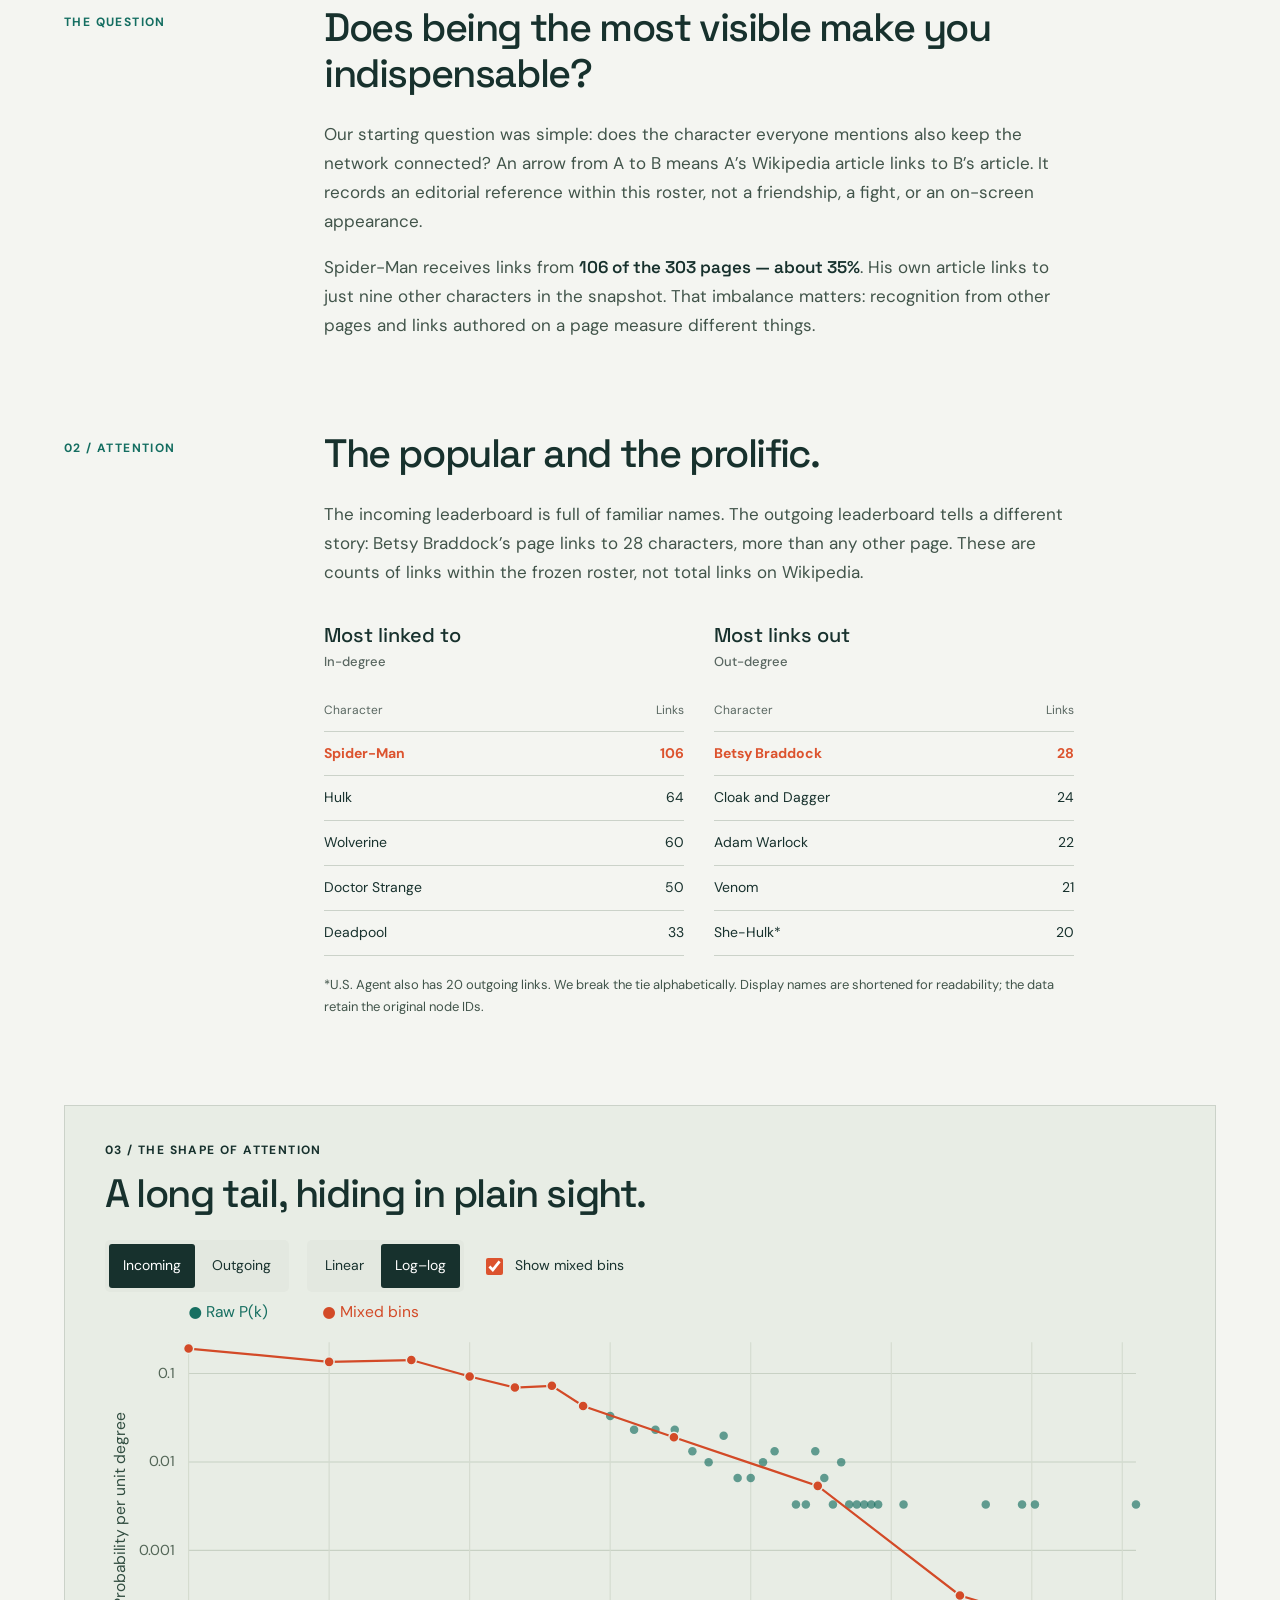
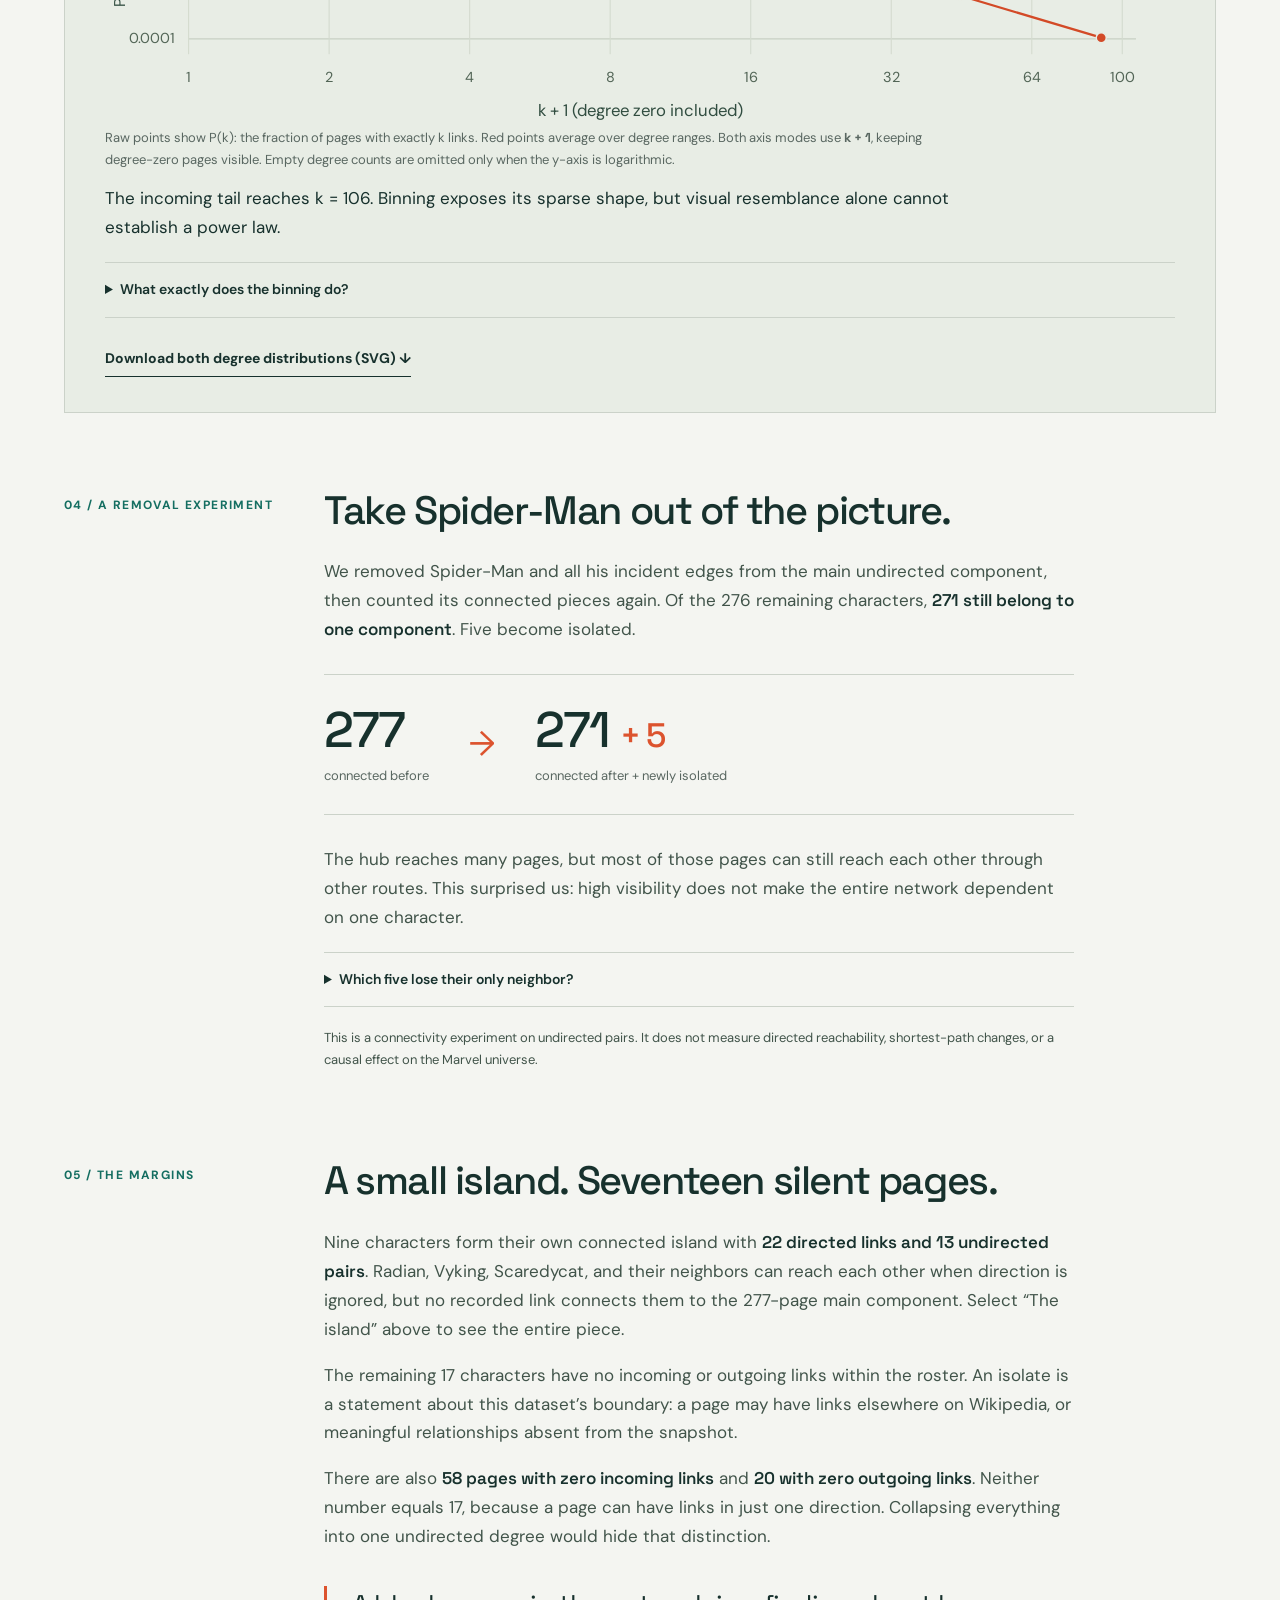
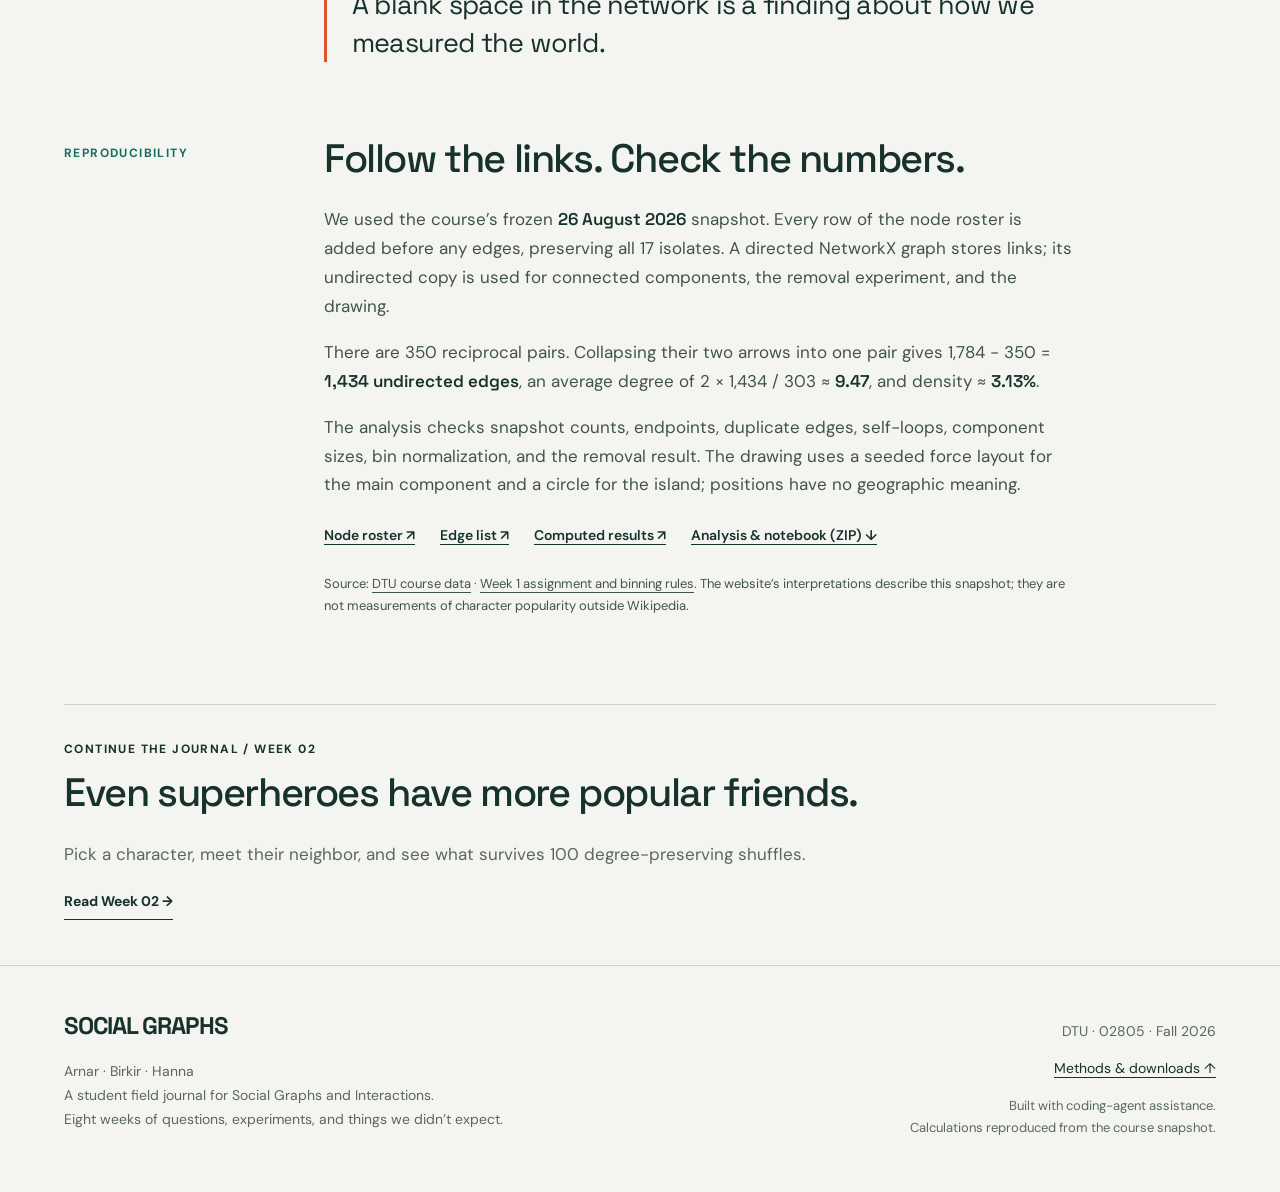
==== commit edffd910: "week 6" ====
--- a/site/index.html
+++ b/site/index.html
@@ -15,7 +15,7 @@
 <header class="masthead">
   <a class="wordmark" href="./" aria-label="Social Graphs home"><span class="brand-icon" aria-hidden="true">⠿</span> SOCIAL<br><span class="wordmark-bottom">GRAPHS</span></a>
   <div class="masthead-caption">A field journal on networks<br>DTU · 02805 · Fall 2026</div>
-  <nav aria-label="Main navigation"><a href="#post" aria-current="page">Week 01</a><a href="weeks/week2.html">Week 02</a><a href="weeks/week3.html">Week 03</a><a href="weeks/week4.html">Week 04</a><a href="weeks/week5.html">Week 05</a><a href="#methods">Methods & data</a><a href="#about">About</a></nav>
+  <nav aria-label="Main navigation"><a href="#post" aria-current="page">Week 01</a><a href="weeks/week2.html">Week 02</a><a href="weeks/week3.html">Week 03</a><a href="weeks/week4.html">Week 04</a><a href="weeks/week5.html">Week 05</a><a href="weeks/week6.html">Week 06</a><a href="#methods">Methods & data</a><a href="#about">About</a></nav>
 </header>
 <main id="post">
   <section class="intro">
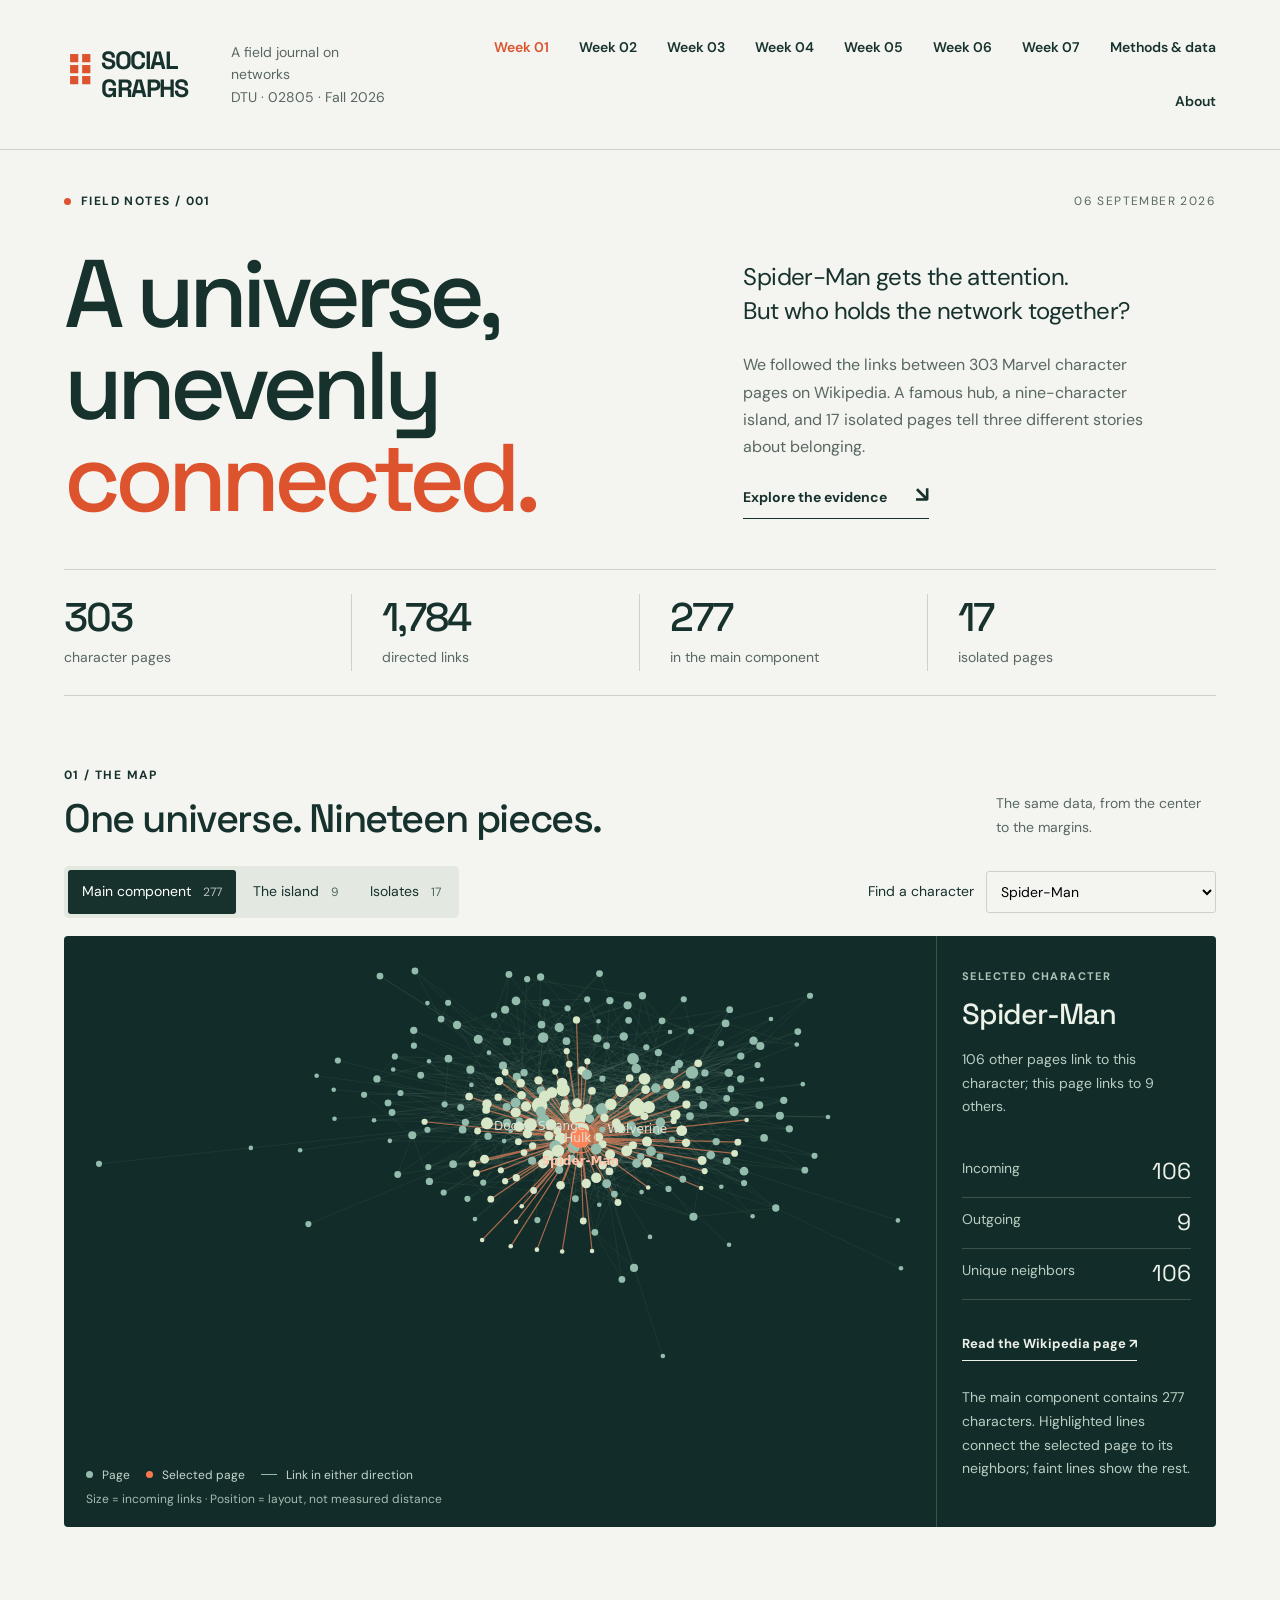
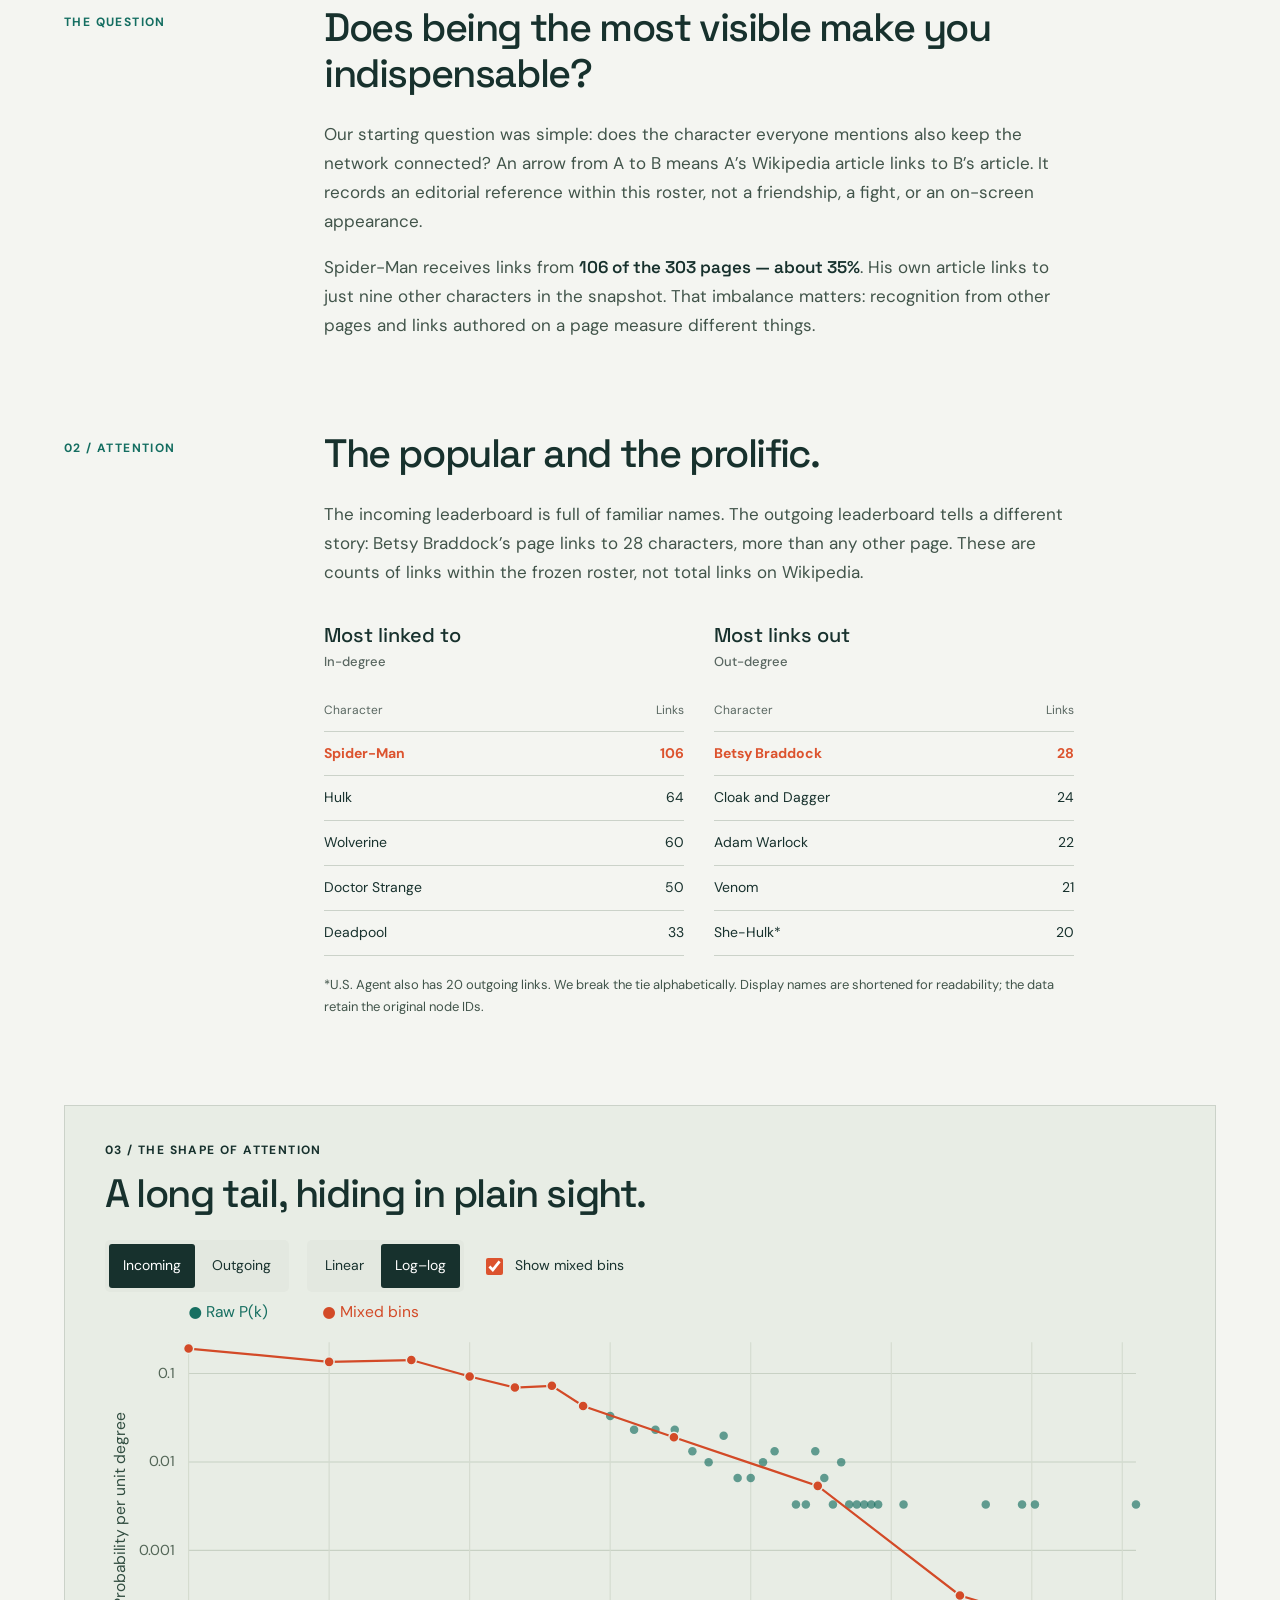
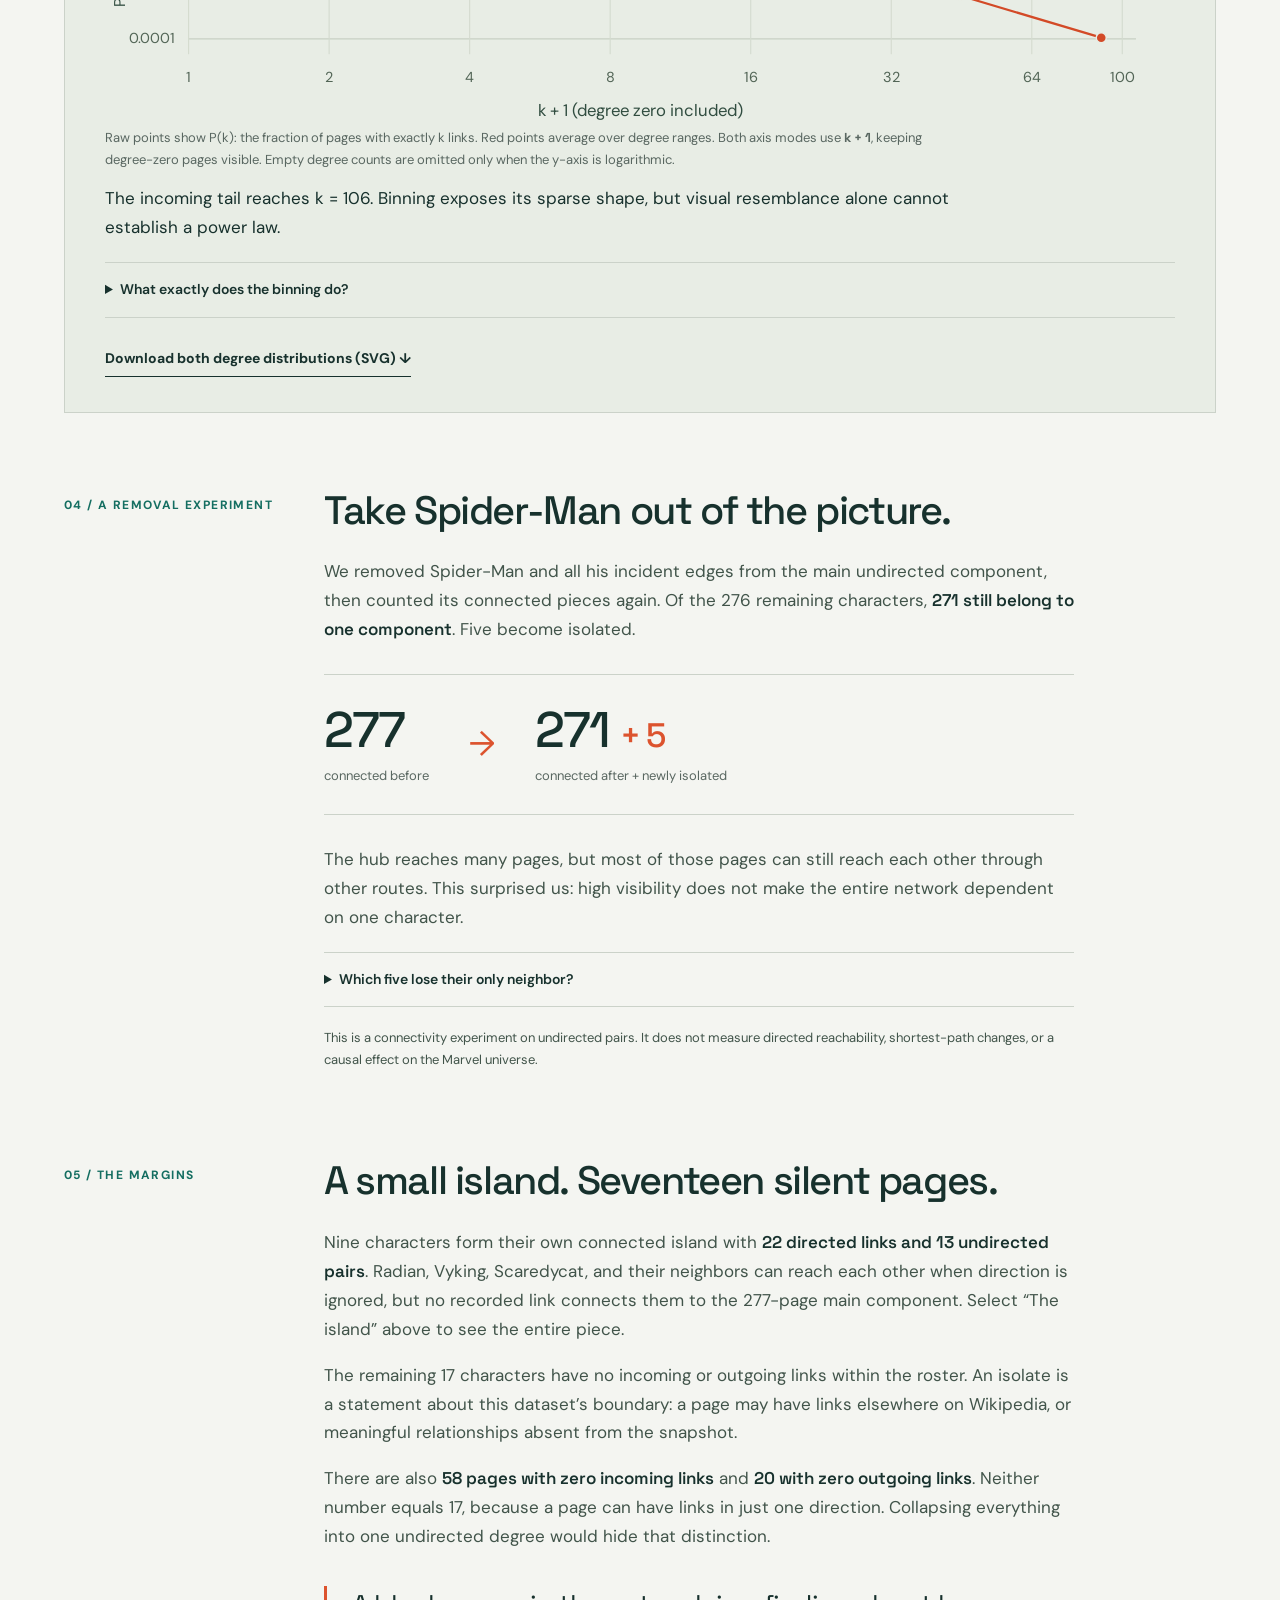
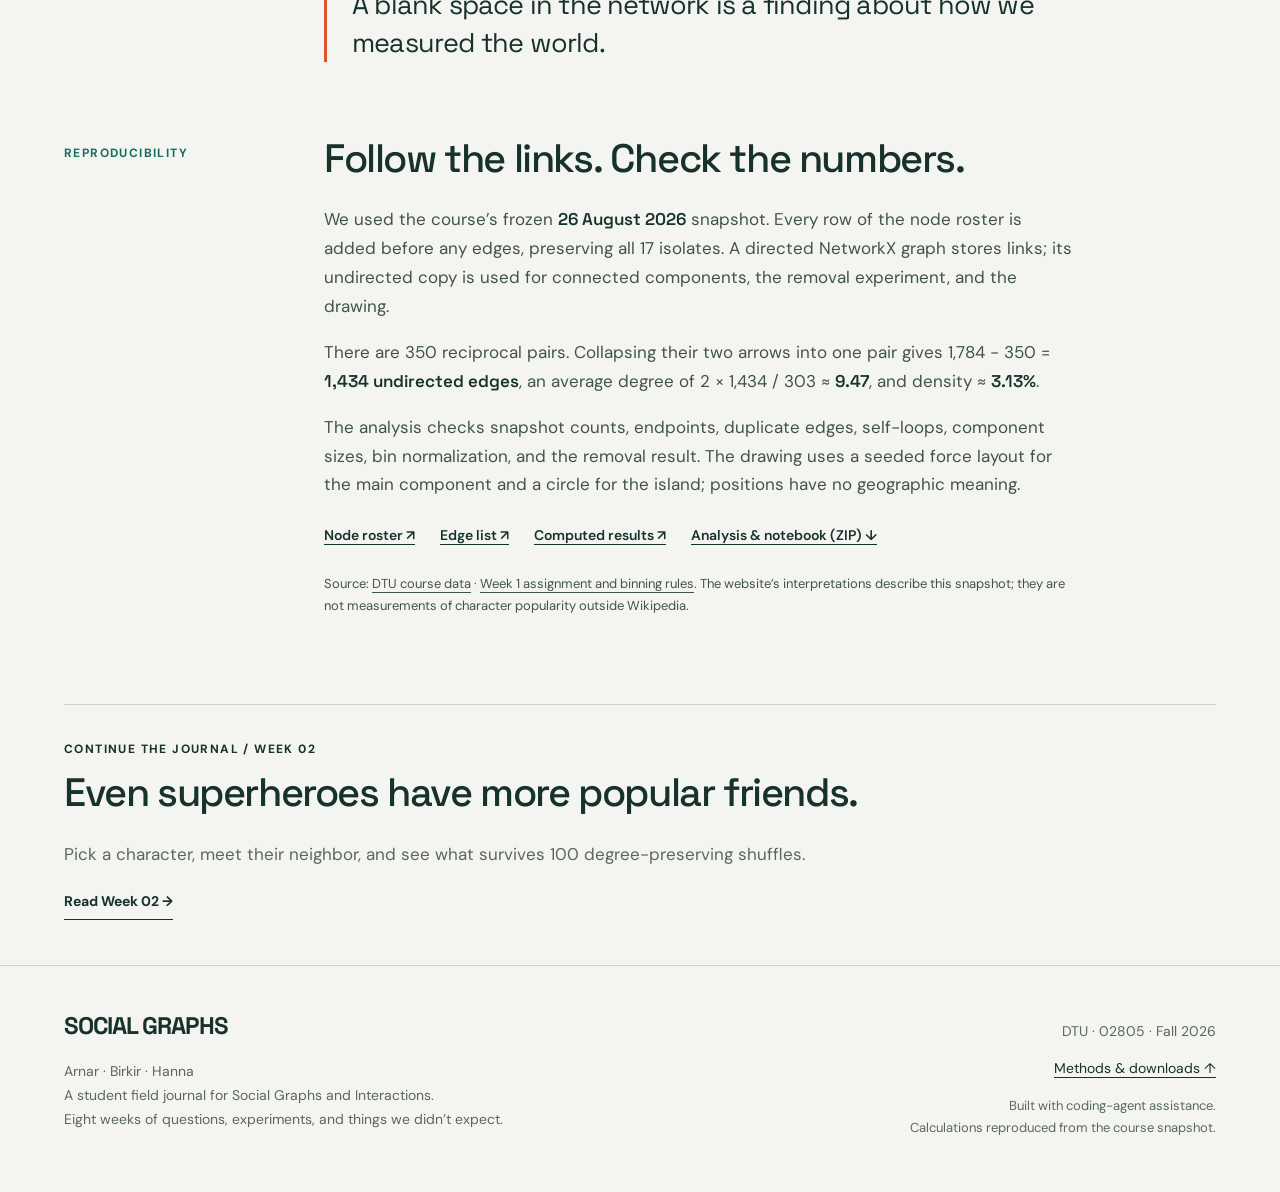
==== commit 186f9bf4: "week 7" ====
--- a/site/index.html
+++ b/site/index.html
@@ -15,7 +15,7 @@
 <header class="masthead">
   <a class="wordmark" href="./" aria-label="Social Graphs home"><span class="brand-icon" aria-hidden="true">⠿</span> SOCIAL<br><span class="wordmark-bottom">GRAPHS</span></a>
   <div class="masthead-caption">A field journal on networks<br>DTU · 02805 · Fall 2026</div>
-  <nav aria-label="Main navigation"><a href="#post" aria-current="page">Week 01</a><a href="weeks/week2.html">Week 02</a><a href="weeks/week3.html">Week 03</a><a href="weeks/week4.html">Week 04</a><a href="weeks/week5.html">Week 05</a><a href="weeks/week6.html">Week 06</a><a href="#methods">Methods & data</a><a href="#about">About</a></nav>
+  <nav aria-label="Main navigation"><a href="#post" aria-current="page">Week 01</a><a href="weeks/week2.html">Week 02</a><a href="weeks/week3.html">Week 03</a><a href="weeks/week4.html">Week 04</a><a href="weeks/week5.html">Week 05</a><a href="weeks/week6.html">Week 06</a><a href="weeks/week7.html">Week 07</a><a href="#methods">Methods & data</a><a href="#about">About</a></nav>
 </header>
 <main id="post">
   <section class="intro">
